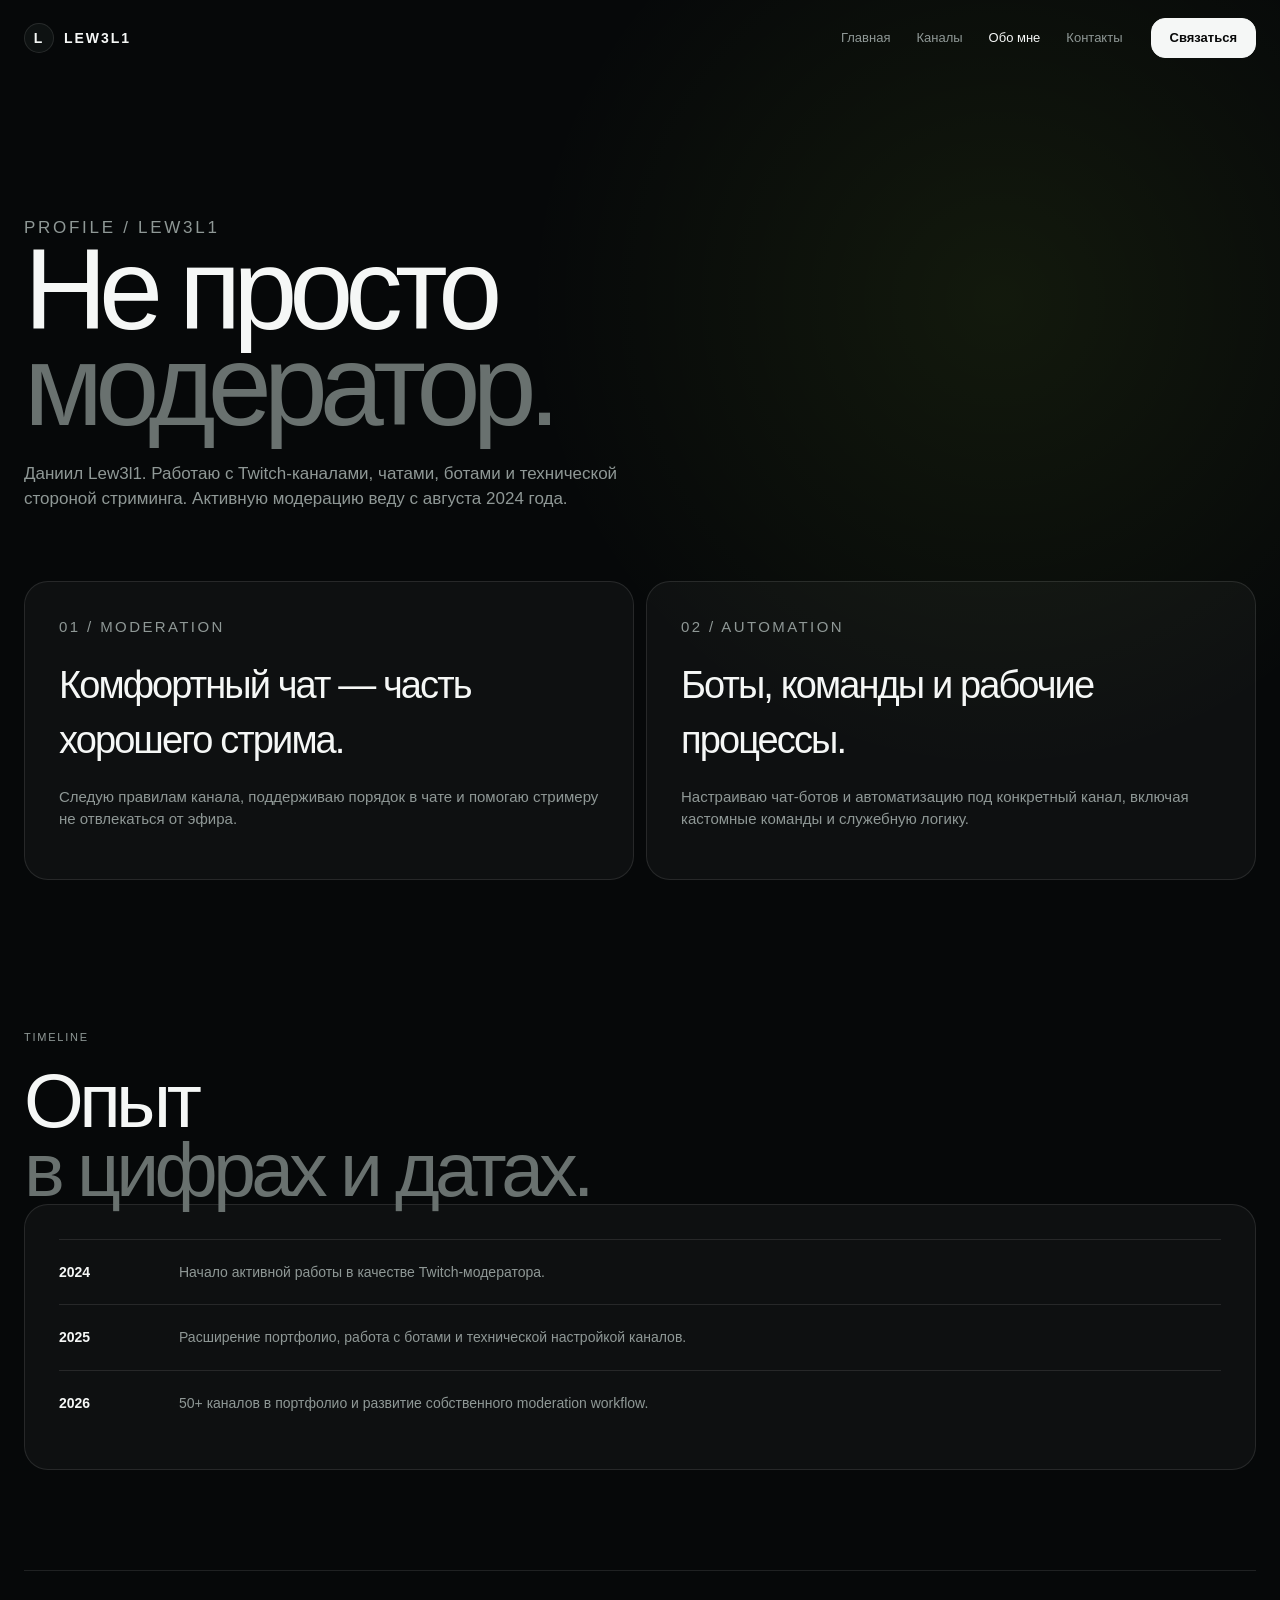
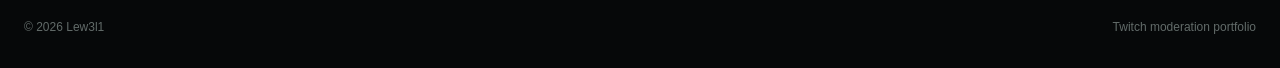
==== about.html @ bc7fb6e8 "feat: add about page" ====
<!doctype html><html lang="ru"><head><meta charset="utf-8"><meta name="viewport" content="width=device-width,initial-scale=1"><meta name="description" content="О Данииле Lew3l1 — Twitch-модераторе."><title>Обо мне — Lew3l1</title><link rel="stylesheet" href="css/variables.css"><link rel="stylesheet" href="css/base.css"><link rel="stylesheet" href="css/components.css"><link rel="stylesheet" href="css/pages.css"><link rel="stylesheet" href="css/responsive.css"></head><body><header class="site-header"><a class="brand" href="index.html"><span class="brand-mark">L</span><span>LEW3L1</span></a><nav class="nav" aria-label="Основная навигация"><a class="nav-link" href="index.html">Главная</a><a class="nav-link" href="channels.html">Каналы</a><a class="nav-link is-active" href="about.html">Обо мне</a><a class="nav-link" href="contact.html">Контакты</a></nav><a class="button button-small button-solid" href="contact.html">Связаться</a></header><main class="page-container"><section class="page-hero"><p class="eyebrow">PROFILE / LEW3L1</p><h1>Не просто<br><span class="muted">модератор.</span></h1><p>Даниил Lew3l1. Работаю с Twitch-каналами, чатами, ботами и технической стороной стриминга. Активную модерацию веду с августа 2024 года.</p></section><section class="about-grid"><article class="glass-block"><p class="eyebrow">01 / MODERATION</p><h2>Комфортный чат — часть хорошего стрима.</h2><p>Следую правилам канала, поддерживаю порядок в чате и помогаю стримеру не отвлекаться от эфира.</p></article><article class="glass-block"><p class="eyebrow">02 / AUTOMATION</p><h2>Боты, команды и рабочие процессы.</h2><p>Настраиваю чат-ботов и автоматизацию под конкретный канал, включая кастомные команды и служебную логику.</p></article></section><section class="services"><div class="section-heading"><p class="eyebrow">TIMELINE</p><h2>Опыт<br><span class="muted">в цифрах и датах.</span></h2></div><div class="glass-block timeline"><div class="timeline-item"><strong>2024</strong><p>Начало активной работы в качестве Twitch-модератора.</p></div><div class="timeline-item"><strong>2025</strong><p>Расширение портфолио, работа с ботами и технической настройкой каналов.</p></div><div class="timeline-item"><strong>2026</strong><p>50+ каналов в портфолио и развитие собственного moderation workflow.</p></div></div></section></main><footer class="site-footer page-container"><span>© 2026 Lew3l1</span><span>Twitch moderation portfolio</span></footer><script src="js/app.js" defer></script></body></html>
---- css/variables.css ----
:root {
  color-scheme: dark;
  --bg: #060809;
  --surface: rgba(20, 24, 25, .68);
  --surface-strong: rgba(25, 30, 31, .88);
  --line: rgba(255,255,255,.10);
  --text: #f5f7f6;
  --muted: #8f9896;
  --accent: #b8ff3d;
  --accent-soft: rgba(184,255,61,.12);
  --danger: #ff5d73;
  --max: 1240px;
  --radius-xl: 32px;
  --radius-lg: 24px;
  --radius-md: 18px;
  --ease: cubic-bezier(.22,1,.36,1);
}
---- css/base.css ----
*{box-sizing:border-box}html{scroll-behavior:smooth}body{margin:0;background:radial-gradient(circle at 78% 18%,rgba(184,255,61,.07),transparent 28%),var(--bg);color:var(--text);font-family:-apple-system,BlinkMacSystemFont,"SF Pro Display","Segoe UI",sans-serif;line-height:1.45;-webkit-font-smoothing:antialiased}a{color:inherit;text-decoration:none}button,input{font:inherit}.page-container{width:min(calc(100% - 48px),var(--max));margin-inline:auto}.site-shell{min-height:100vh;overflow-x:hidden}.site-header{position:relative;z-index:5;width:min(calc(100% - 48px),var(--max));margin:18px auto 0;display:flex;align-items:center;gap:28px}.brand{display:flex;align-items:center;gap:10px;font-size:14px;font-weight:750;letter-spacing:.14em}.brand-mark{display:grid;place-items:center;width:30px;height:30px;border:1px solid var(--line);border-radius:50%;background:var(--surface)}.nav{display:flex;gap:26px;margin-left:auto}.nav-link{font-size:13px;color:var(--muted);transition:color .25s var(--ease)}.nav-link:hover,.nav-link.is-active{color:var(--text)}.button{min-height:48px;padding:0 20px;border-radius:14px;border:1px solid var(--line);display:inline-flex;align-items:center;justify-content:center;gap:10px;font-size:14px;font-weight:650;transition:transform .25s var(--ease),background .25s var(--ease),border-color .25s var(--ease)}.button:hover{transform:translateY(-2px)}.button-small{min-height:40px;padding-inline:18px;font-size:13px}.button-solid{background:#f5f7f6;color:#080909;border-color:#f5f7f6}.button-glass{background:rgba(255,255,255,.05);backdrop-filter:blur(18px)}.button:focus-visible,.nav-link:focus-visible,.brand:focus-visible{outline:2px solid var(--accent);outline-offset:4px}.eyebrow{font-size:11px;letter-spacing:.16em;text-transform:uppercase;color:var(--muted);margin:0 0 20px}.status-dot{display:inline-block;width:7px;height:7px;border-radius:50%;background:var(--accent);box-shadow:0 0 14px rgba(184,255,61,.8);vertical-align:middle}.muted{color:#69716f}.site-footer{display:flex;justify-content:space-between;padding:48px 0 32px;color:#626b69;font-size:12px;border-top:1px solid var(--line);margin-top:100px}.reveal{opacity:0;transform:translateY(18px);transition:opacity .7s var(--ease),transform .7s var(--ease)}.reveal.is-visible{opacity:1;transform:none}
---- css/components.css ----
.hero{min-height:720px;display:grid;grid-template-columns:1.05fr .95fr;align-items:center;gap:40px;padding-top:40px}.hero h1{font-size:clamp(64px,8.5vw,128px);line-height:.82;letter-spacing:-.065em;font-weight:500;margin:0 0 34px}.hero-lead{max-width:560px;color:#aab2b0;font-size:17px}.hero-lead strong{color:var(--text)}.hero-actions{display:flex;gap:12px;margin-top:30px}.hero-visual{min-height:510px;position:relative;display:grid;place-items:center}.glass-profile{position:relative;width:min(100%,460px);padding:24px;border:1px solid rgba(255,255,255,.13);border-radius:var(--radius-xl);background:linear-gradient(145deg,rgba(255,255,255,.10),rgba(255,255,255,.035));backdrop-filter:blur(30px);box-shadow:0 40px 100px rgba(0,0,0,.42);overflow:hidden}.profile-topline,.profile-meta{display:flex;justify-content:space-between;gap:16px}.profile-topline{font-size:10px;letter-spacing:.12em;color:#8d9694}.live-pill{color:var(--text);display:flex;align-items:center;gap:7px}.profile-symbol{height:310px;display:grid;place-items:center;font-size:180px;letter-spacing:-.12em;font-weight:800;color:rgba(255,255,255,.07);text-shadow:0 0 80px rgba(184,255,61,.13)}.profile-meta{border-top:1px solid var(--line);padding-top:18px}.meta-label{display:block;font-size:9px;letter-spacing:.14em;color:#727b79;margin-bottom:5px}.profile-meta strong{font-size:13px}.signal-bars{display:flex;align-items:flex-end;gap:5px;height:34px;margin-top:22px}.signal-bars i{display:block;width:4px;border-radius:10px;background:var(--accent);opacity:.75}.signal-bars i:nth-child(1){height:10%}.signal-bars i:nth-child(2){height:28%}.signal-bars i:nth-child(3){height:45%}.signal-bars i:nth-child(4){height:65%}.signal-bars i:nth-child(5){height:40%}.signal-bars i:nth-child(6){height:80%}.signal-bars i:nth-child(7){height:55%}.orb{position:absolute;border-radius:50%;filter:blur(1px);pointer-events:none}.orb-a{width:220px;height:220px;right:8%;top:12%;background:radial-gradient(circle,rgba(184,255,61,.18),transparent 68%)}.orb-b{width:300px;height:300px;left:0;bottom:4%;background:radial-gradient(circle,rgba(65,154,255,.10),transparent 70%)}.stats{display:grid;grid-template-columns:repeat(4,1fr);gap:10px}.stat-card{padding:25px;border:1px solid var(--line);border-radius:var(--radius-md);background:rgba(255,255,255,.025)}.stat-card strong{display:block;font-size:28px;letter-spacing:-.04em}.stat-card span{display:block;color:var(--muted);font-size:12px;margin-top:8px}.services{padding-top:150px}.section-heading h2,.closing h2{font-size:clamp(46px,6vw,82px);line-height:.9;letter-spacing:-.06em;font-weight:500;margin:0}.service-grid{display:grid;grid-template-columns:repeat(3,1fr);gap:12px;margin-top:48px}.service-card{min-height:270px;padding:26px;border:1px solid var(--line);border-radius:var(--radius-lg);background:linear-gradient(145deg,rgba(255,255,255,.055),rgba(255,255,255,.018));transition:transform .35s var(--ease),border-color .35s var(--ease)}.service-card:hover{transform:translateY(-6px);border-color:rgba(184,255,61,.3)}.service-index{font-size:11px;color:var(--accent);letter-spacing:.12em}.service-card h3{font-size:28px;font-weight:550;letter-spacing:-.04em;margin:78px 0 12px}.service-card p{font-size:14px;color:var(--muted);max-width:320px}.closing{margin-top:150px;padding:52px;border:1px solid var(--line);border-radius:var(--radius-xl);background:linear-gradient(120deg,rgba(184,255,61,.06),rgba(255,255,255,.02));display:flex;align-items:flex-end;justify-content:space-between;gap:30px}.closing .eyebrow{margin-bottom:16px}
---- css/pages.css ----
.page-hero{padding:130px 0 70px}.page-hero h1{font-size:clamp(60px,9vw,120px);line-height:.84;letter-spacing:-.07em;font-weight:500;margin:0;max-width:900px}.page-hero p{max-width:620px;color:var(--muted);font-size:17px;margin:28px 0 0}.toolbar{display:flex;gap:8px;flex-wrap:wrap;margin-bottom:28px}.filter-button{border:1px solid var(--line);background:rgba(255,255,255,.035);color:var(--muted);border-radius:999px;padding:10px 16px;cursor:pointer}.filter-button[aria-pressed="true"]{background:var(--text);color:#080909}.channel-grid{display:grid;grid-template-columns:repeat(3,1fr);gap:12px}.channel-card{position:relative;padding:22px;border:1px solid var(--line);border-radius:var(--radius-lg);background:linear-gradient(145deg,rgba(255,255,255,.055),rgba(255,255,255,.018));min-height:300px;display:flex;flex-direction:column;transition:transform .3s var(--ease),border-color .3s var(--ease)}.channel-card:hover{transform:translateY(-5px);border-color:rgba(184,255,61,.28)}.channel-head{display:flex;align-items:center;gap:14px}.avatar{width:54px;height:54px;border-radius:50%;object-fit:cover;background:#1a1e1e}.channel-name{min-width:0}.channel-name strong{display:block;font-size:17px}.channel-name span{font-size:12px;color:var(--muted)}.channel-status{margin-left:auto;font-size:9px;letter-spacing:.12em;padding:7px 9px;border-radius:999px;background:var(--accent-soft);color:var(--accent)}.channel-status.former{background:rgba(255,255,255,.06);color:var(--muted)}.channel-info{margin-top:auto;padding-top:28px}.channel-year{font-size:11px;color:var(--muted);letter-spacing:.08em}.channel-role{font-size:24px;letter-spacing:-.04em;margin:7px 0}.channel-description{font-size:13px;color:var(--muted);min-height:38px}.channel-footer{display:flex;justify-content:space-between;align-items:center;margin-top:20px}.channel-link{font-size:13px;font-weight:650}.channel-link:hover{color:var(--accent)}.empty-state{padding:70px;text-align:center;border:1px dashed var(--line);border-radius:var(--radius-lg);color:var(--muted);grid-column:1/-1}.about-grid,.contact-grid{display:grid;grid-template-columns:1fr 1fr;gap:12px}.glass-block{padding:34px;border:1px solid var(--line);border-radius:var(--radius-lg);background:rgba(255,255,255,.035)}.glass-block h2{font-size:38px;letter-spacing:-.05em;margin:0 0 18px;font-weight:500}.glass-block p{color:var(--muted);font-size:15px}.timeline{display:grid;gap:0}.timeline-item{display:grid;grid-template-columns:100px 1fr;gap:20px;padding:22px 0;border-top:1px solid var(--line)}.timeline-item strong{font-size:14px}.timeline-item p{margin:0;color:var(--muted);font-size:14px}.contact-card{padding:34px;border:1px solid var(--line);border-radius:var(--radius-lg);background:linear-gradient(145deg,rgba(255,255,255,.06),rgba(255,255,255,.018))}.contact-list{display:grid;gap:10px;margin-top:25px}.contact-item{display:flex;align-items:center;justify-content:space-between;padding:17px;border:1px solid var(--line);border-radius:15px}.contact-item span{color:var(--muted);font-size:13px}.contact-item strong{font-size:14px}.search{width:min(100%,360px);margin-left:auto;background:rgba(255,255,255,.04);border:1px solid var(--line);border-radius:999px;color:var(--text);padding:11px 16px;outline:none}.search:focus{border-color:rgba(184,255,61,.45)}
---- css/responsive.css ----
@media (max-width:900px){.hero{grid-template-columns:1fr;min-height:auto;padding:90px 0 80px}.hero-visual{min-height:430px}.channel-grid,.service-grid{grid-template-columns:repeat(2,1fr)}.stats{grid-template-columns:repeat(2,1fr)}.about-grid,.contact-grid{grid-template-columns:1fr}.search{margin-left:0;width:100%}}@media (max-width:640px){.page-container,.site-header{width:min(calc(100% - 28px),var(--max))}.site-header{gap:14px;flex-wrap:wrap}.nav{order:3;width:100%;justify-content:space-between;gap:10px}.nav-link{font-size:12px}.site-header>.button{margin-left:auto}.hero h1{font-size:clamp(56px,18vw,82px)}.hero-lead{font-size:15px}.hero-actions{flex-direction:column}.button{width:100%}.hero-visual{min-height:360px}.glass-profile{padding:18px}.profile-symbol{height:220px;font-size:120px}.stats,.channel-grid,.service-grid{grid-template-columns:1fr}.stat-card{padding:20px}.services,.closing{margin-top:90px;padding-top:90px}.closing{padding:28px;align-items:flex-start;flex-direction:column}.page-hero{padding:90px 0 48px}.page-hero h1{font-size:clamp(54px,17vw,82px)}.timeline-item{grid-template-columns:70px 1fr}.site-footer{margin-top:70px;flex-direction:column;gap:8px}}@media (prefers-reduced-motion:reduce){html{scroll-behavior:auto}.reveal,.button,.service-card,.channel-card{transition:none}.orb{display:none}}
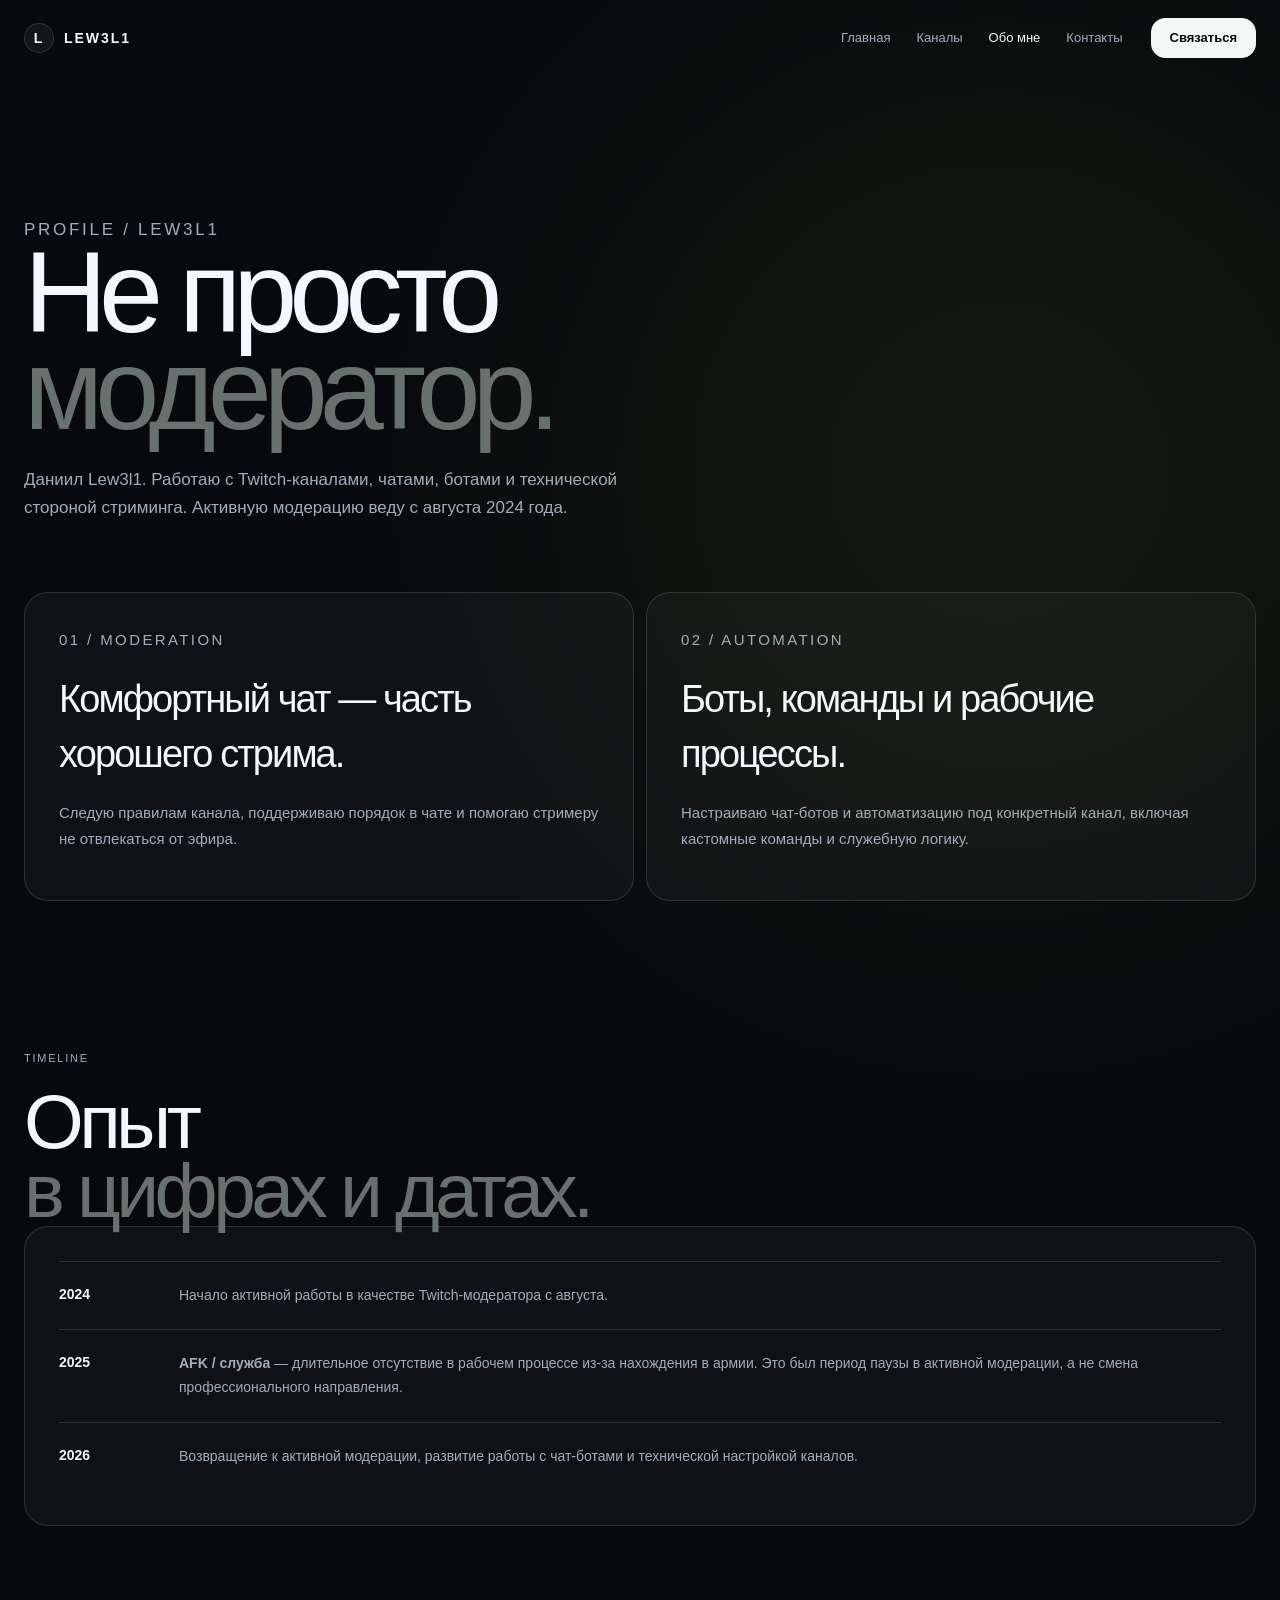
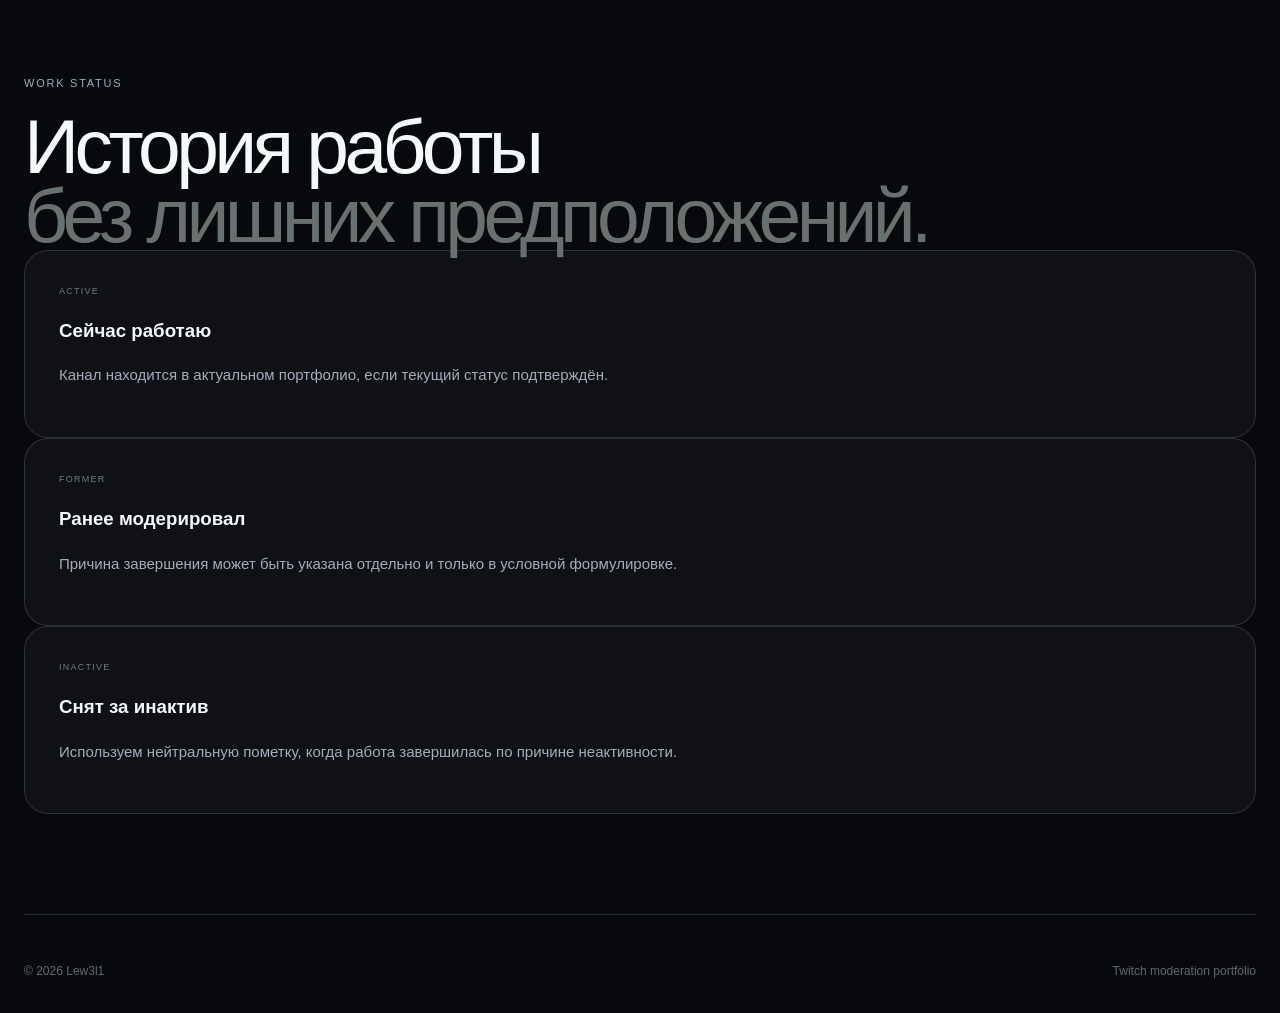
==== commit 120a0f64: "content: add 2025 AFK service timeline and work status model" ====
--- a/about.html
+++ b/about.html
@@ -1 +1 @@
-<!doctype html><html lang="ru"><head><meta charset="utf-8"><meta name="viewport" content="width=device-width,initial-scale=1"><meta name="description" content="О Данииле Lew3l1 — Twitch-модераторе."><title>Обо мне — Lew3l1</title><link rel="stylesheet" href="css/variables.css"><link rel="stylesheet" href="css/base.css"><link rel="stylesheet" href="css/components.css"><link rel="stylesheet" href="css/pages.css"><link rel="stylesheet" href="css/responsive.css"></head><body><header class="site-header"><a class="brand" href="index.html"><span class="brand-mark">L</span><span>LEW3L1</span></a><nav class="nav" aria-label="Основная навигация"><a class="nav-link" href="index.html">Главная</a><a class="nav-link" href="channels.html">Каналы</a><a class="nav-link is-active" href="about.html">Обо мне</a><a class="nav-link" href="contact.html">Контакты</a></nav><a class="button button-small button-solid" href="contact.html">Связаться</a></header><main class="page-container"><section class="page-hero"><p class="eyebrow">PROFILE / LEW3L1</p><h1>Не просто<br><span class="muted">модератор.</span></h1><p>Даниил Lew3l1. Работаю с Twitch-каналами, чатами, ботами и технической стороной стриминга. Активную модерацию веду с августа 2024 года.</p></section><section class="about-grid"><article class="glass-block"><p class="eyebrow">01 / MODERATION</p><h2>Комфортный чат — часть хорошего стрима.</h2><p>Следую правилам канала, поддерживаю порядок в чате и помогаю стримеру не отвлекаться от эфира.</p></article><article class="glass-block"><p class="eyebrow">02 / AUTOMATION</p><h2>Боты, команды и рабочие процессы.</h2><p>Настраиваю чат-ботов и автоматизацию под конкретный канал, включая кастомные команды и служебную логику.</p></article></section><section class="services"><div class="section-heading"><p class="eyebrow">TIMELINE</p><h2>Опыт<br><span class="muted">в цифрах и датах.</span></h2></div><div class="glass-block timeline"><div class="timeline-item"><strong>2024</strong><p>Начало активной работы в качестве Twitch-модератора.</p></div><div class="timeline-item"><strong>2025</strong><p>Расширение портфолио, работа с ботами и технической настройкой каналов.</p></div><div class="timeline-item"><strong>2026</strong><p>50+ каналов в портфолио и развитие собственного moderation workflow.</p></div></div></section></main><footer class="site-footer page-container"><span>© 2026 Lew3l1</span><span>Twitch moderation portfolio</span></footer><script src="js/app.js" defer></script></body></html>+<!doctype html><html lang="ru"><head><meta charset="utf-8"><meta name="viewport" content="width=device-width,initial-scale=1"><meta name="description" content="О Данииле Lew3l1 — Twitch-модераторе, работающем с чатами, ботами и настройкой каналов."><title>Обо мне — Lew3l1</title><link rel="stylesheet" href="css/variables.css"><link rel="stylesheet" href="css/base.css"><link rel="stylesheet" href="css/components.css"><link rel="stylesheet" href="css/pages.css"><link rel="stylesheet" href="css/responsive.css"></head><body><header class="site-header"><a class="brand" href="index.html" aria-label="Lew3l1 — главная"><span class="brand-mark" aria-hidden="true">L</span><span>LEW3L1</span></a><nav class="nav" aria-label="Основная навигация"><a class="nav-link" href="index.html">Главная</a><a class="nav-link" href="channels.html">Каналы</a><a class="nav-link is-active" href="about.html">Обо мне</a><a class="nav-link" href="contact.html">Контакты</a></nav><a class="button button-small button-solid" href="contact.html">Связаться</a></header><main class="page-container"><section class="page-hero"><p class="eyebrow">PROFILE / LEW3L1</p><h1>Не просто<br><span class="muted">модератор.</span></h1><p>Даниил Lew3l1. Работаю с Twitch-каналами, чатами, ботами и технической стороной стриминга. Активную модерацию веду с августа 2024 года.</p></section><section class="about-grid"><article class="glass-block"><p class="eyebrow">01 / MODERATION</p><h2>Комфортный чат — часть хорошего стрима.</h2><p>Следую правилам канала, поддерживаю порядок в чате и помогаю стримеру не отвлекаться от эфира.</p></article><article class="glass-block"><p class="eyebrow">02 / AUTOMATION</p><h2>Боты, команды и рабочие процессы.</h2><p>Настраиваю чат-ботов и автоматизацию под конкретный канал, включая кастомные команды и служебную логику.</p></article></section><section class="services"><div class="section-heading"><p class="eyebrow">TIMELINE</p><h2>Опыт<br><span class="muted">в цифрах и датах.</span></h2></div><div class="glass-block timeline"><div class="timeline-item"><strong>2024</strong><p>Начало активной работы в качестве Twitch-модератора с августа.</p></div><div class="timeline-item timeline-item-afk"><strong>2025</strong><p><b>AFK / служба</b> — длительное отсутствие в рабочем процессе из-за нахождения в армии. Это был период паузы в активной модерации, а не смена профессионального направления.</p></div><div class="timeline-item"><strong>2026</strong><p>Возвращение к активной модерации, развитие работы с чат-ботами и технической настройкой каналов.</p></div></div></section><section class="services" aria-labelledby="status-title"><div class="section-heading"><p class="eyebrow">WORK STATUS</p><h2 id="status-title">История работы<br><span class="muted">без лишних предположений.</span></h2></div><div class="status-note-grid"><article class="glass-block"><span class="meta-label">ACTIVE</span><h3>Сейчас работаю</h3><p>Канал находится в актуальном портфолио, если текущий статус подтверждён.</p></article><article class="glass-block"><span class="meta-label">FORMER</span><h3>Ранее модерировал</h3><p>Причина завершения может быть указана отдельно и только в условной формулировке.</p></article><article class="glass-block"><span class="meta-label">INACTIVE</span><h3>Снят за инактив</h3><p>Используем нейтральную пометку, когда работа завершилась по причине неактивности.</p></article></div></section></main><footer class="site-footer page-container"><span>© 2026 Lew3l1</span><span>Twitch moderation portfolio</span></footer><script src="js/app.js" defer></script></body></html>
--- a/css/variables.css
+++ b/css/variables.css
@@ -1,14 +1,23 @@
 :root {
   color-scheme: dark;
-  --bg: #060809;
-  --surface: rgba(20, 24, 25, .68);
-  --surface-strong: rgba(25, 30, 31, .88);
-  --line: rgba(255,255,255,.10);
-  --text: #f5f7f6;
-  --muted: #8f9896;
-  --accent: #b8ff3d;
-  --accent-soft: rgba(184,255,61,.12);
-  --danger: #ff5d73;
+  --bg: #08090d;
+  --bg-elevated: #0e1017;
+  --surface: rgba(236, 241, 248, .055);
+  --surface-strong: rgba(236, 241, 248, .095);
+  --line: rgba(220, 230, 242, .14);
+  --line-strong: rgba(220, 230, 242, .22);
+  --text: #f4f7fb;
+  --muted: #a3adba;
+  --accent: #b9c9ff;
+  --accent-strong: #d8e1ff;
+  --accent-soft: rgba(185, 201, 255, .13);
+  --accent-2: #c8b7ff;
+  --accent-2-soft: rgba(200, 183, 255, .12);
+  --success: #a9e7c7;
+  --success-soft: rgba(169, 231, 199, .11);
+  --warning: #e3d5a6;
+  --warning-soft: rgba(227, 213, 166, .12);
+  --danger: #ff879b;
   --max: 1240px;
   --radius-xl: 32px;
   --radius-lg: 24px;
--- a/css/pages.css
+++ b/css/pages.css
@@ -1 +1,4 @@
-.page-hero{padding:130px 0 70px}.page-hero h1{font-size:clamp(60px,9vw,120px);line-height:.84;letter-spacing:-.07em;font-weight:500;margin:0;max-width:900px}.page-hero p{max-width:620px;color:var(--muted);font-size:17px;margin:28px 0 0}.toolbar{display:flex;gap:8px;flex-wrap:wrap;margin-bottom:28px}.filter-button{border:1px solid var(--line);background:rgba(255,255,255,.035);color:var(--muted);border-radius:999px;padding:10px 16px;cursor:pointer}.filter-button[aria-pressed="true"]{background:var(--text);color:#080909}.channel-grid{display:grid;grid-template-columns:repeat(3,1fr);gap:12px}.channel-card{position:relative;padding:22px;border:1px solid var(--line);border-radius:var(--radius-lg);background:linear-gradient(145deg,rgba(255,255,255,.055),rgba(255,255,255,.018));min-height:300px;display:flex;flex-direction:column;transition:transform .3s var(--ease),border-color .3s var(--ease)}.channel-card:hover{transform:translateY(-5px);border-color:rgba(184,255,61,.28)}.channel-head{display:flex;align-items:center;gap:14px}.avatar{width:54px;height:54px;border-radius:50%;object-fit:cover;background:#1a1e1e}.channel-name{min-width:0}.channel-name strong{display:block;font-size:17px}.channel-name span{font-size:12px;color:var(--muted)}.channel-status{margin-left:auto;font-size:9px;letter-spacing:.12em;padding:7px 9px;border-radius:999px;background:var(--accent-soft);color:var(--accent)}.channel-status.former{background:rgba(255,255,255,.06);color:var(--muted)}.channel-info{margin-top:auto;padding-top:28px}.channel-year{font-size:11px;color:var(--muted);letter-spacing:.08em}.channel-role{font-size:24px;letter-spacing:-.04em;margin:7px 0}.channel-description{font-size:13px;color:var(--muted);min-height:38px}.channel-footer{display:flex;justify-content:space-between;align-items:center;margin-top:20px}.channel-link{font-size:13px;font-weight:650}.channel-link:hover{color:var(--accent)}.empty-state{padding:70px;text-align:center;border:1px dashed var(--line);border-radius:var(--radius-lg);color:var(--muted);grid-column:1/-1}.about-grid,.contact-grid{display:grid;grid-template-columns:1fr 1fr;gap:12px}.glass-block{padding:34px;border:1px solid var(--line);border-radius:var(--radius-lg);background:rgba(255,255,255,.035)}.glass-block h2{font-size:38px;letter-spacing:-.05em;margin:0 0 18px;font-weight:500}.glass-block p{color:var(--muted);font-size:15px}.timeline{display:grid;gap:0}.timeline-item{display:grid;grid-template-columns:100px 1fr;gap:20px;padding:22px 0;border-top:1px solid var(--line)}.timeline-item strong{font-size:14px}.timeline-item p{margin:0;color:var(--muted);font-size:14px}.contact-card{padding:34px;border:1px solid var(--line);border-radius:var(--radius-lg);background:linear-gradient(145deg,rgba(255,255,255,.06),rgba(255,255,255,.018))}.contact-list{display:grid;gap:10px;margin-top:25px}.contact-item{display:flex;align-items:center;justify-content:space-between;padding:17px;border:1px solid var(--line);border-radius:15px}.contact-item span{color:var(--muted);font-size:13px}.contact-item strong{font-size:14px}.search{width:min(100%,360px);margin-left:auto;background:rgba(255,255,255,.04);border:1px solid var(--line);border-radius:999px;color:var(--text);padding:11px 16px;outline:none}.search:focus{border-color:rgba(184,255,61,.45)}
+.page-hero{padding:130px 0 70px}.page-hero h1{font-size:clamp(60px,9vw,120px);line-height:.84;letter-spacing:-.07em;font-weight:500;margin:0;max-width:900px}.page-hero p{max-width:650px;color:var(--muted);font-size:17px;line-height:1.65;margin:28px 0 0}.portfolio-overview{display:grid;grid-template-columns:repeat(3,1fr);gap:12px;margin-bottom:24px}.portfolio-overview>div{padding:20px 22px;border:1px solid var(--line);border-radius:var(--radius-lg);background:rgba(255,255,255,.03)}.portfolio-overview strong{display:block;font-size:28px;letter-spacing:-.04em}.portfolio-overview span{display:block;margin-top:5px;color:var(--muted);font-size:12px}.channel-toolbar{display:flex;align-items:center;justify-content:space-between;gap:16px;margin-bottom:20px}.filter-row{display:flex;gap:8px;flex-wrap:wrap}.filter-button{border:1px solid var(--line);background:rgba(255,255,255,.035);color:var(--muted);border-radius:999px;padding:10px 16px;cursor:pointer;min-height:42px;transition:background .2s var(--ease),color .2s var(--ease),border-color .2s var(--ease)}.filter-button:hover{border-color:rgba(184,255,61,.28);color:var(--text)}.filter-button.is-active,.filter-button[aria-pressed="true"]{background:var(--text);color:#080909;border-color:var(--text)}.search-wrap{display:block;width:min(100%,360px)}.channel-grid{display:grid;grid-template-columns:repeat(3,1fr);gap:12px}.channel-card{position:relative;overflow:hidden;padding:22px;border:1px solid var(--line);border-radius:var(--radius-lg);background:linear-gradient(145deg,rgba(255,255,255,.055),rgba(255,255,255,.018));min-height:345px;display:flex;flex-direction:column;transition:transform .3s var(--ease),border-color .3s var(--ease),background .3s var(--ease)}.channel-card:hover{transform:translateY(-4px);border-color:rgba(184,255,61,.28);background:linear-gradient(145deg,rgba(255,255,255,.07),rgba(255,255,255,.022))}.channel-card:focus-within{border-color:rgba(184,255,61,.42)}.channel-card-top{display:flex;align-items:center;gap:14px}.channel-avatar{width:58px;height:58px;flex:0 0 58px;border-radius:18px;overflow:hidden;background:linear-gradient(145deg,#1b211f,#101312);display:grid;place-items:center}.channel-avatar-image{display:block;width:100%;height:100%;object-fit:cover}.channel-avatar-fallback{font-size:14px;font-weight:700;letter-spacing:.08em;color:var(--text)}.channel-name{min-width:0}.channel-name strong{display:block;font-size:17px;white-space:nowrap;overflow:hidden;text-overflow:ellipsis}.channel-name span{font-size:12px;color:var(--muted)}.channel-status{margin-left:auto;flex:0 0 auto;font-size:9px;letter-spacing:.12em;padding:7px 9px;border-radius:999px;background:rgba(255,255,255,.06);color:var(--muted)}.channel-status.status-active{background:var(--accent-soft);color:var(--accent)}.channel-status.status-former{background:rgba(255,255,255,.06);color:var(--muted)}.channel-status.status-verify{background:rgba(255,197,91,.1);color:#ffc55b}.channel-card-body{margin-top:auto;padding-top:30px}.channel-meta-grid{display:grid;grid-template-columns:1fr 1fr;gap:12px;padding-bottom:22px;border-bottom:1px solid var(--line)}.channel-meta-grid span,.channel-description-block>span{display:block;margin-bottom:7px;color:var(--muted);font-size:9px;letter-spacing:.14em}.channel-meta-grid strong{font-size:14px}.channel-description-block{padding:20px 0 4px}.channel-description-block p{margin:0;color:var(--muted);font-size:13px;line-height:1.6;min-height:42px}.channel-status-note{display:inline-flex;width:max-content;max-width:100%;margin-top:14px;font-size:11px;color:var(--muted)}.channel-status-note.status-active{color:var(--accent)}.channel-status-note.status-verify{color:#ffc55b}.channel-card-footer{display:flex;justify-content:space-between;align-items:center;gap:12px;margin-top:22px;padding-top:16px;border-top:1px solid var(--line);color:var(--muted);font-size:12px}.channel-link{font-size:13px;font-weight:650;color:var(--text)}.channel-link:hover{color:var(--accent)}.empty-state{display:grid;gap:7px;place-items:center;min-height:180px;padding:50px;text-align:center;border:1px dashed var(--line);border-radius:var(--radius-lg);color:var(--muted);grid-column:1/-1}.empty-state strong{color:var(--text);font-size:17px}.about-grid,.contact-grid{display:grid;grid-template-columns:1fr 1fr;gap:12px}.glass-block{padding:34px;border:1px solid var(--line);border-radius:var(--radius-lg);background:rgba(255,255,255,.035)}.glass-block h2{font-size:38px;letter-spacing:-.05em;margin:0 0 18px;font-weight:500}.glass-block p{color:var(--muted);font-size:15px;line-height:1.7}.timeline{display:grid;gap:0}.timeline-item{display:grid;grid-template-columns:100px 1fr;gap:20px;padding:22px 0;border-top:1px solid var(--line)}.timeline-item strong{font-size:14px}.timeline-item p{margin:0;color:var(--muted);font-size:14px}.contact-card{padding:34px;border:1px solid var(--line);border-radius:var(--radius-lg);background:linear-gradient(145deg,rgba(255,255,255,.06),rgba(255,255,255,.018))}.contact-list{display:grid;gap:10px;margin-top:25px}.contact-item{display:flex;align-items:center;justify-content:space-between;padding:17px;border:1px solid var(--line);border-radius:15px}.contact-item span{color:var(--muted);font-size:13px}.contact-item strong{font-size:14px}.search{width:100%;background:rgba(255,255,255,.04);border:1px solid var(--line);border-radius:999px;color:var(--text);padding:11px 16px;outline:none}.search:focus{border-color:rgba(184,255,61,.45)}
+@media (max-width:900px){.channel-grid{grid-template-columns:repeat(2,1fr)}.portfolio-overview{grid-template-columns:1fr 1fr}.portfolio-overview>div:last-child{grid-column:1/-1}.channel-toolbar{align-items:stretch;flex-direction:column}.search-wrap{width:100%}}
+@media (max-width:620px){.page-hero{padding:105px 0 50px}.page-hero h1{font-size:clamp(48px,15vw,78px)}.channel-grid{grid-template-columns:1fr}.portfolio-overview{grid-template-columns:1fr}.portfolio-overview>div:last-child{grid-column:auto}.channel-card{min-height:325px}.channel-meta-grid{gap:8px}.channel-toolbar{margin-bottom:14px}}
+@media (prefers-reduced-motion:reduce){.channel-card,.filter-button{transition:none}}
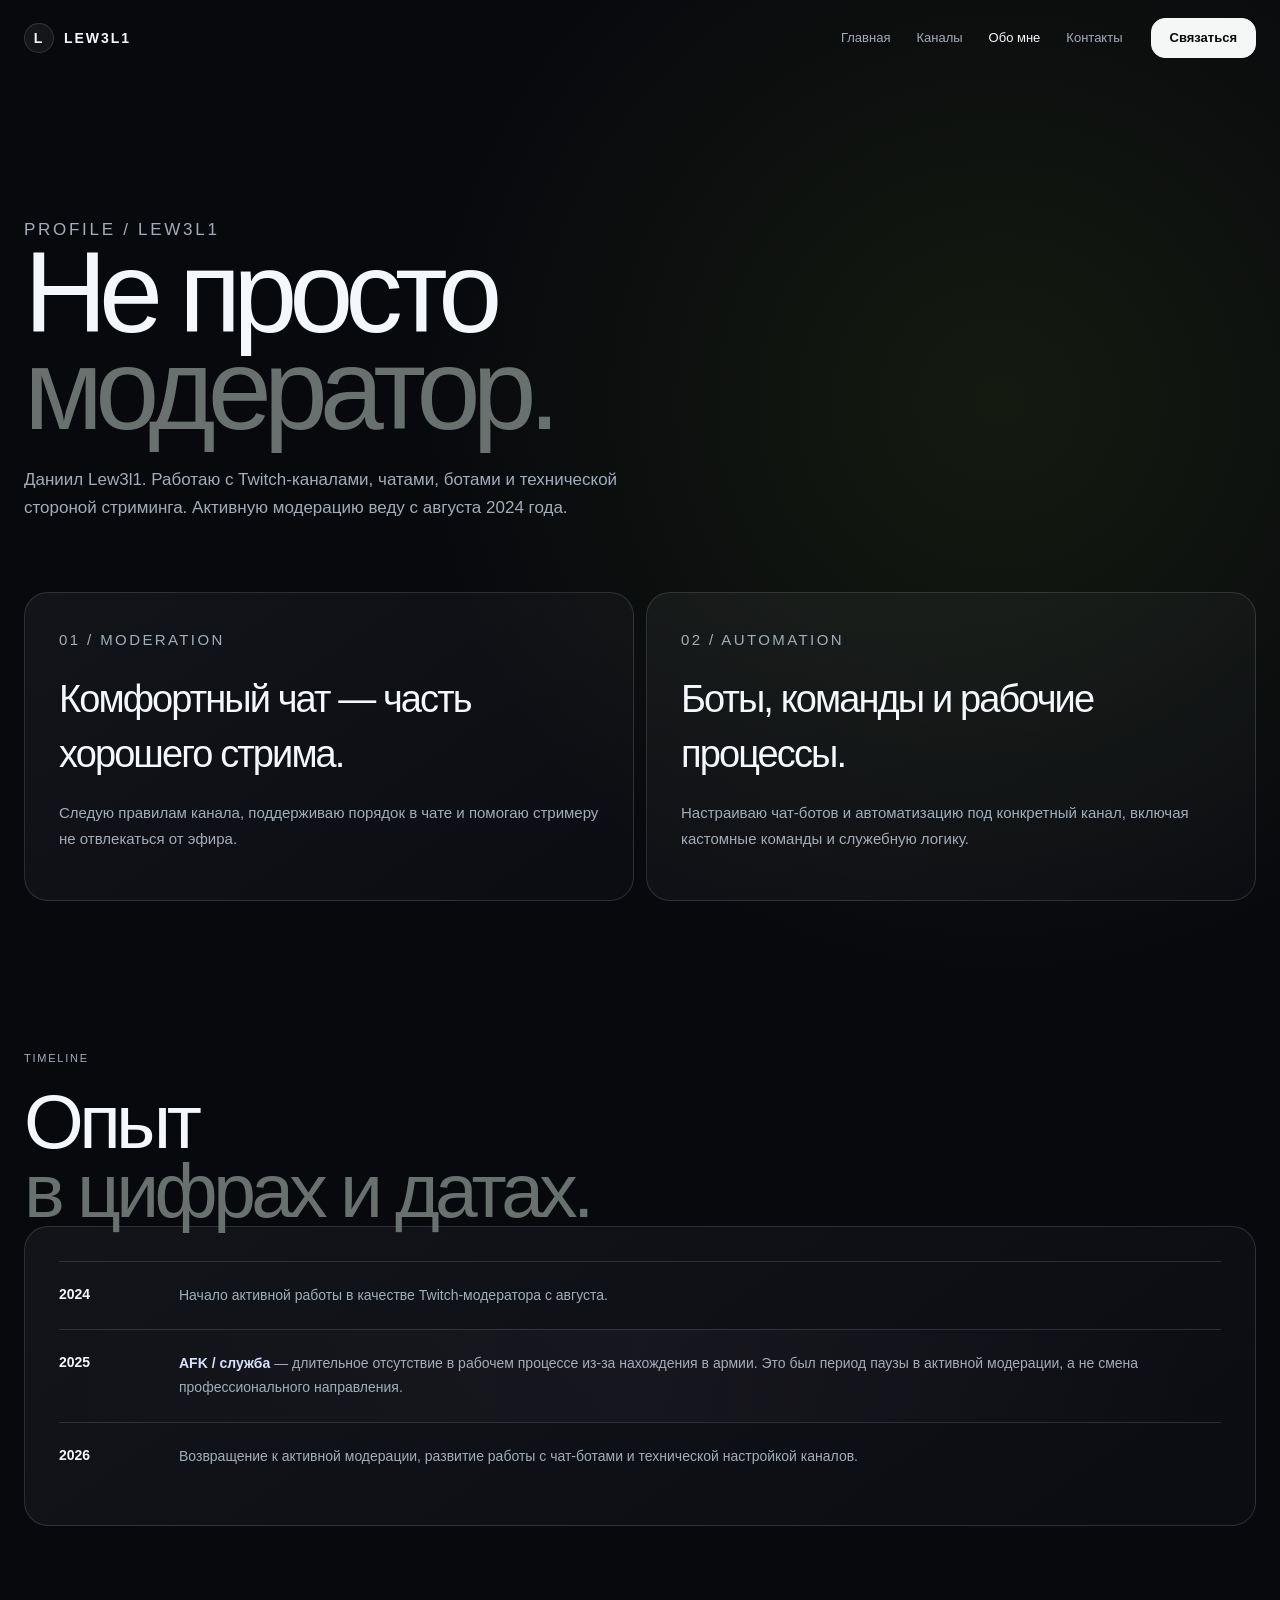
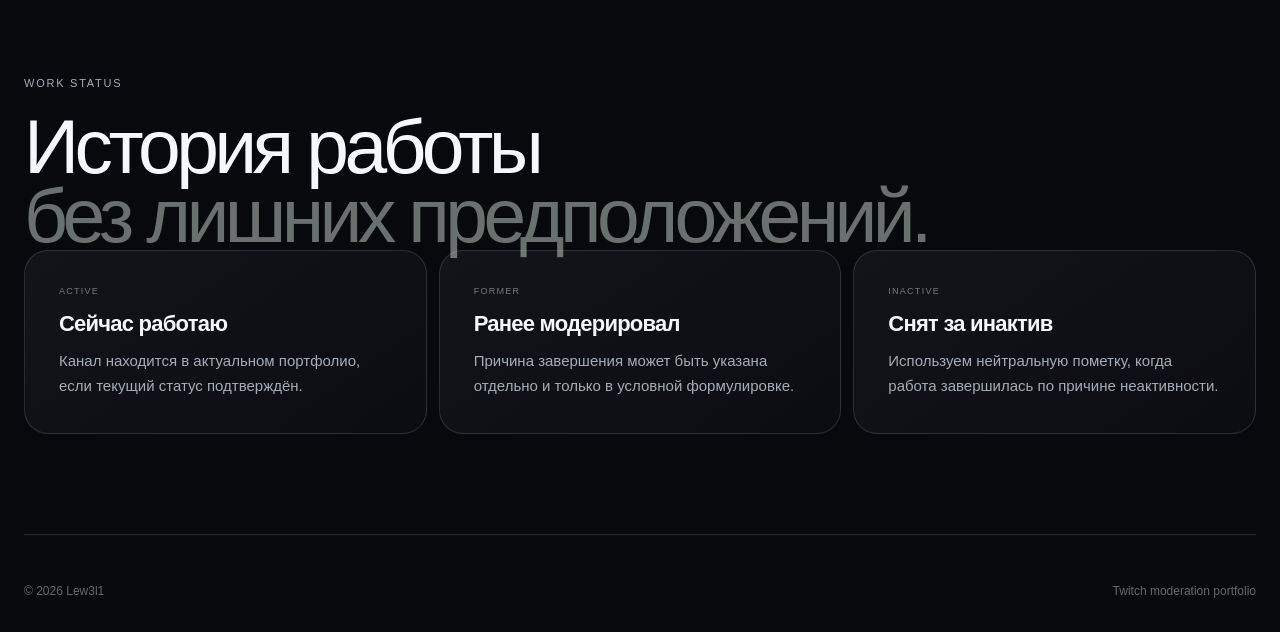
==== commit 985e7258: "feat: add global loader to about page" ====
--- a/about.html
+++ b/about.html
@@ -1 +1 @@
-<!doctype html><html lang="ru"><head><meta charset="utf-8"><meta name="viewport" content="width=device-width,initial-scale=1"><meta name="description" content="О Данииле Lew3l1 — Twitch-модераторе, работающем с чатами, ботами и настройкой каналов."><title>Обо мне — Lew3l1</title><link rel="stylesheet" href="css/variables.css"><link rel="stylesheet" href="css/base.css"><link rel="stylesheet" href="css/components.css"><link rel="stylesheet" href="css/pages.css"><link rel="stylesheet" href="css/responsive.css"></head><body><header class="site-header"><a class="brand" href="index.html" aria-label="Lew3l1 — главная"><span class="brand-mark" aria-hidden="true">L</span><span>LEW3L1</span></a><nav class="nav" aria-label="Основная навигация"><a class="nav-link" href="index.html">Главная</a><a class="nav-link" href="channels.html">Каналы</a><a class="nav-link is-active" href="about.html">Обо мне</a><a class="nav-link" href="contact.html">Контакты</a></nav><a class="button button-small button-solid" href="contact.html">Связаться</a></header><main class="page-container"><section class="page-hero"><p class="eyebrow">PROFILE / LEW3L1</p><h1>Не просто<br><span class="muted">модератор.</span></h1><p>Даниил Lew3l1. Работаю с Twitch-каналами, чатами, ботами и технической стороной стриминга. Активную модерацию веду с августа 2024 года.</p></section><section class="about-grid"><article class="glass-block"><p class="eyebrow">01 / MODERATION</p><h2>Комфортный чат — часть хорошего стрима.</h2><p>Следую правилам канала, поддерживаю порядок в чате и помогаю стримеру не отвлекаться от эфира.</p></article><article class="glass-block"><p class="eyebrow">02 / AUTOMATION</p><h2>Боты, команды и рабочие процессы.</h2><p>Настраиваю чат-ботов и автоматизацию под конкретный канал, включая кастомные команды и служебную логику.</p></article></section><section class="services"><div class="section-heading"><p class="eyebrow">TIMELINE</p><h2>Опыт<br><span class="muted">в цифрах и датах.</span></h2></div><div class="glass-block timeline"><div class="timeline-item"><strong>2024</strong><p>Начало активной работы в качестве Twitch-модератора с августа.</p></div><div class="timeline-item timeline-item-afk"><strong>2025</strong><p><b>AFK / служба</b> — длительное отсутствие в рабочем процессе из-за нахождения в армии. Это был период паузы в активной модерации, а не смена профессионального направления.</p></div><div class="timeline-item"><strong>2026</strong><p>Возвращение к активной модерации, развитие работы с чат-ботами и технической настройкой каналов.</p></div></div></section><section class="services" aria-labelledby="status-title"><div class="section-heading"><p class="eyebrow">WORK STATUS</p><h2 id="status-title">История работы<br><span class="muted">без лишних предположений.</span></h2></div><div class="status-note-grid"><article class="glass-block"><span class="meta-label">ACTIVE</span><h3>Сейчас работаю</h3><p>Канал находится в актуальном портфолио, если текущий статус подтверждён.</p></article><article class="glass-block"><span class="meta-label">FORMER</span><h3>Ранее модерировал</h3><p>Причина завершения может быть указана отдельно и только в условной формулировке.</p></article><article class="glass-block"><span class="meta-label">INACTIVE</span><h3>Снят за инактив</h3><p>Используем нейтральную пометку, когда работа завершилась по причине неактивности.</p></article></div></section></main><footer class="site-footer page-container"><span>© 2026 Lew3l1</span><span>Twitch moderation portfolio</span></footer><script src="js/app.js" defer></script></body></html>+<!doctype html><html lang="ru"><head><meta charset="utf-8"><meta name="viewport" content="width=device-width,initial-scale=1"><meta name="description" content="О Данииле Lew3l1 — Twitch-модераторе, работающем с чатами, ботами и настройкой каналов."><title>Обо мне — Lew3l1</title><link rel="stylesheet" href="css/variables.css"><link rel="stylesheet" href="css/base.css"><link rel="stylesheet" href="css/components.css"><link rel="stylesheet" href="css/pages.css"><link rel="stylesheet" href="css/responsive.css"><link rel="stylesheet" href="css/loader.css"></head><body><div class="page-loader" id="pageLoader" role="status" aria-live="polite" aria-label="Загрузка страницы"><div class="loader-inner"><img class="loader-art" src="assets/loader.svg" alt="Lew3l1"><div class="loader-wordmark">LEW3L1</div><div class="loader-status">loading profile</div><div class="loader-progress" aria-hidden="true"><span></span></div></div></div><header class="site-header"><a class="brand" href="index.html" aria-label="Lew3l1 — главная"><span class="brand-mark">L</span><span>LEW3L1</span></a><nav class="nav" aria-label="Основная навигация"><a class="nav-link" href="index.html">Главная</a><a class="nav-link" href="channels.html">Каналы</a><a class="nav-link is-active" href="about.html">Обо мне</a><a class="nav-link" href="contact.html">Контакты</a></nav><a class="button button-small button-solid" href="contact.html">Связаться</a></header><main class="page-container"><section class="page-hero"><p class="eyebrow">PROFILE / LEW3L1</p><h1>Не просто<br><span class="muted">модератор.</span></h1><p>Даниил Lew3l1. Работаю с Twitch-каналами, чатами, ботами и технической стороной стриминга. Активную модерацию веду с августа 2024 года.</p></section><section class="about-grid"><article class="glass-block"><p class="eyebrow">01 / MODERATION</p><h2>Комфортный чат — часть хорошего стрима.</h2><p>Следую правилам канала, поддерживаю порядок в чате и помогаю стримеру не отвлекаться от эфира.</p></article><article class="glass-block"><p class="eyebrow">02 / AUTOMATION</p><h2>Боты, команды и рабочие процессы.</h2><p>Настраиваю чат-ботов и автоматизацию под конкретный канал, включая кастомные команды и служебную логику.</p></article></section><section class="services"><div class="section-heading"><p class="eyebrow">TIMELINE</p><h2>Опыт<br><span class="muted">в цифрах и датах.</span></h2></div><div class="glass-block timeline"><div class="timeline-item"><strong>2024</strong><p>Начало активной работы в качестве Twitch-модератора с августа.</p></div><div class="timeline-item timeline-item-afk"><strong>2025</strong><p><b>AFK / служба</b> — длительное отсутствие в рабочем процессе из-за нахождения в армии. Это был период паузы в активной модерации, а не смена профессионального направления.</p></div><div class="timeline-item"><strong>2026</strong><p>Возвращение к активной модерации, развитие работы с чат-ботами и технической настройкой каналов.</p></div></div></section><section class="services" aria-labelledby="status-title"><div class="section-heading"><p class="eyebrow">WORK STATUS</p><h2 id="status-title">История работы<br><span class="muted">без лишних предположений.</span></h2></div><div class="status-note-grid"><article class="glass-block"><span class="meta-label">ACTIVE</span><h3>Сейчас работаю</h3><p>Канал находится в актуальном портфолио, если текущий статус подтверждён.</p></article><article class="glass-block"><span class="meta-label">FORMER</span><h3>Ранее модерировал</h3><p>Причина завершения может быть указана отдельно и только в условной формулировке.</p></article><article class="glass-block"><span class="meta-label">INACTIVE</span><h3>Снят за инактив</h3><p>Используем нейтральную пометку, когда работа завершилась по причине неактивности.</p></article></div></section></main><footer class="site-footer page-container"><span>© 2026 Lew3l1</span><span>Twitch moderation portfolio</span></footer><script src="js/loader.js" defer></script><script src="js/app.js" defer></script></body></html>
--- a/css/pages.css
+++ b/css/pages.css
@@ -1,4 +1,4 @@
-.page-hero{padding:130px 0 70px}.page-hero h1{font-size:clamp(60px,9vw,120px);line-height:.84;letter-spacing:-.07em;font-weight:500;margin:0;max-width:900px}.page-hero p{max-width:650px;color:var(--muted);font-size:17px;line-height:1.65;margin:28px 0 0}.portfolio-overview{display:grid;grid-template-columns:repeat(3,1fr);gap:12px;margin-bottom:24px}.portfolio-overview>div{padding:20px 22px;border:1px solid var(--line);border-radius:var(--radius-lg);background:rgba(255,255,255,.03)}.portfolio-overview strong{display:block;font-size:28px;letter-spacing:-.04em}.portfolio-overview span{display:block;margin-top:5px;color:var(--muted);font-size:12px}.channel-toolbar{display:flex;align-items:center;justify-content:space-between;gap:16px;margin-bottom:20px}.filter-row{display:flex;gap:8px;flex-wrap:wrap}.filter-button{border:1px solid var(--line);background:rgba(255,255,255,.035);color:var(--muted);border-radius:999px;padding:10px 16px;cursor:pointer;min-height:42px;transition:background .2s var(--ease),color .2s var(--ease),border-color .2s var(--ease)}.filter-button:hover{border-color:rgba(184,255,61,.28);color:var(--text)}.filter-button.is-active,.filter-button[aria-pressed="true"]{background:var(--text);color:#080909;border-color:var(--text)}.search-wrap{display:block;width:min(100%,360px)}.channel-grid{display:grid;grid-template-columns:repeat(3,1fr);gap:12px}.channel-card{position:relative;overflow:hidden;padding:22px;border:1px solid var(--line);border-radius:var(--radius-lg);background:linear-gradient(145deg,rgba(255,255,255,.055),rgba(255,255,255,.018));min-height:345px;display:flex;flex-direction:column;transition:transform .3s var(--ease),border-color .3s var(--ease),background .3s var(--ease)}.channel-card:hover{transform:translateY(-4px);border-color:rgba(184,255,61,.28);background:linear-gradient(145deg,rgba(255,255,255,.07),rgba(255,255,255,.022))}.channel-card:focus-within{border-color:rgba(184,255,61,.42)}.channel-card-top{display:flex;align-items:center;gap:14px}.channel-avatar{width:58px;height:58px;flex:0 0 58px;border-radius:18px;overflow:hidden;background:linear-gradient(145deg,#1b211f,#101312);display:grid;place-items:center}.channel-avatar-image{display:block;width:100%;height:100%;object-fit:cover}.channel-avatar-fallback{font-size:14px;font-weight:700;letter-spacing:.08em;color:var(--text)}.channel-name{min-width:0}.channel-name strong{display:block;font-size:17px;white-space:nowrap;overflow:hidden;text-overflow:ellipsis}.channel-name span{font-size:12px;color:var(--muted)}.channel-status{margin-left:auto;flex:0 0 auto;font-size:9px;letter-spacing:.12em;padding:7px 9px;border-radius:999px;background:rgba(255,255,255,.06);color:var(--muted)}.channel-status.status-active{background:var(--accent-soft);color:var(--accent)}.channel-status.status-former{background:rgba(255,255,255,.06);color:var(--muted)}.channel-status.status-verify{background:rgba(255,197,91,.1);color:#ffc55b}.channel-card-body{margin-top:auto;padding-top:30px}.channel-meta-grid{display:grid;grid-template-columns:1fr 1fr;gap:12px;padding-bottom:22px;border-bottom:1px solid var(--line)}.channel-meta-grid span,.channel-description-block>span{display:block;margin-bottom:7px;color:var(--muted);font-size:9px;letter-spacing:.14em}.channel-meta-grid strong{font-size:14px}.channel-description-block{padding:20px 0 4px}.channel-description-block p{margin:0;color:var(--muted);font-size:13px;line-height:1.6;min-height:42px}.channel-status-note{display:inline-flex;width:max-content;max-width:100%;margin-top:14px;font-size:11px;color:var(--muted)}.channel-status-note.status-active{color:var(--accent)}.channel-status-note.status-verify{color:#ffc55b}.channel-card-footer{display:flex;justify-content:space-between;align-items:center;gap:12px;margin-top:22px;padding-top:16px;border-top:1px solid var(--line);color:var(--muted);font-size:12px}.channel-link{font-size:13px;font-weight:650;color:var(--text)}.channel-link:hover{color:var(--accent)}.empty-state{display:grid;gap:7px;place-items:center;min-height:180px;padding:50px;text-align:center;border:1px dashed var(--line);border-radius:var(--radius-lg);color:var(--muted);grid-column:1/-1}.empty-state strong{color:var(--text);font-size:17px}.about-grid,.contact-grid{display:grid;grid-template-columns:1fr 1fr;gap:12px}.glass-block{padding:34px;border:1px solid var(--line);border-radius:var(--radius-lg);background:rgba(255,255,255,.035)}.glass-block h2{font-size:38px;letter-spacing:-.05em;margin:0 0 18px;font-weight:500}.glass-block p{color:var(--muted);font-size:15px;line-height:1.7}.timeline{display:grid;gap:0}.timeline-item{display:grid;grid-template-columns:100px 1fr;gap:20px;padding:22px 0;border-top:1px solid var(--line)}.timeline-item strong{font-size:14px}.timeline-item p{margin:0;color:var(--muted);font-size:14px}.contact-card{padding:34px;border:1px solid var(--line);border-radius:var(--radius-lg);background:linear-gradient(145deg,rgba(255,255,255,.06),rgba(255,255,255,.018))}.contact-list{display:grid;gap:10px;margin-top:25px}.contact-item{display:flex;align-items:center;justify-content:space-between;padding:17px;border:1px solid var(--line);border-radius:15px}.contact-item span{color:var(--muted);font-size:13px}.contact-item strong{font-size:14px}.search{width:100%;background:rgba(255,255,255,.04);border:1px solid var(--line);border-radius:999px;color:var(--text);padding:11px 16px;outline:none}.search:focus{border-color:rgba(184,255,61,.45)}
-@media (max-width:900px){.channel-grid{grid-template-columns:repeat(2,1fr)}.portfolio-overview{grid-template-columns:1fr 1fr}.portfolio-overview>div:last-child{grid-column:1/-1}.channel-toolbar{align-items:stretch;flex-direction:column}.search-wrap{width:100%}}
-@media (max-width:620px){.page-hero{padding:105px 0 50px}.page-hero h1{font-size:clamp(48px,15vw,78px)}.channel-grid{grid-template-columns:1fr}.portfolio-overview{grid-template-columns:1fr}.portfolio-overview>div:last-child{grid-column:auto}.channel-card{min-height:325px}.channel-meta-grid{gap:8px}.channel-toolbar{margin-bottom:14px}}
+.page-hero{padding:130px 0 70px}.page-hero h1{font-size:clamp(60px,9vw,120px);line-height:.84;letter-spacing:-.07em;font-weight:500;margin:0;max-width:900px}.page-hero p{max-width:650px;color:var(--muted);font-size:17px;line-height:1.65;margin:28px 0 0}.portfolio-overview{display:grid;grid-template-columns:repeat(3,1fr);gap:12px;margin-bottom:24px}.portfolio-overview>div{padding:20px 22px;border:1px solid var(--line);border-radius:var(--radius-lg);background:rgba(236,241,248,.03)}.portfolio-overview strong{display:block;font-size:28px;letter-spacing:-.04em}.portfolio-overview span{display:block;margin-top:5px;color:var(--muted);font-size:12px}.channel-toolbar{display:flex;align-items:center;justify-content:space-between;gap:16px;margin-bottom:20px}.filter-row{display:flex;gap:8px;flex-wrap:wrap}.filter-button{border:1px solid var(--line);background:rgba(236,241,248,.035);color:var(--muted);border-radius:999px;padding:10px 16px;cursor:pointer;min-height:42px;transition:background .2s var(--ease),color .2s var(--ease),border-color .2s var(--ease)}.filter-button:hover,.filter-button:focus-visible{border-color:rgba(185,201,255,.34);color:var(--text)}.filter-button.is-active,.filter-button[aria-pressed="true"]{background:var(--accent);color:#10131b;border-color:var(--accent)}.search-wrap{display:block;width:min(100%,360px)}.channel-grid{display:grid;grid-template-columns:repeat(3,1fr);gap:14px}.channel-card{position:relative;overflow:hidden;padding:22px;border:1px solid var(--line);border-radius:var(--radius-lg);background:linear-gradient(145deg,rgba(236,241,248,.065),rgba(200,183,255,.035));min-height:345px;display:flex;flex-direction:column;transition:transform .3s var(--ease),border-color .3s var(--ease),background .3s var(--ease)}.channel-card:hover{transform:translateY(-4px);border-color:rgba(185,201,255,.3);background:linear-gradient(145deg,rgba(236,241,248,.08),rgba(200,183,255,.05))}.channel-card:focus-within{border-color:rgba(185,201,255,.42)}.channel-card-top{display:flex;align-items:center;gap:14px}.channel-avatar{width:58px;height:58px;flex:0 0 58px;border-radius:18px;overflow:hidden;background:linear-gradient(145deg,rgba(185,201,255,.18),rgba(200,183,255,.14));display:grid;place-items:center}.channel-avatar-image{display:block;width:100%;height:100%;object-fit:cover}.channel-avatar-fallback{font-size:14px;font-weight:700;letter-spacing:.08em;color:var(--text)}.channel-name{min-width:0}.channel-name strong{display:block;font-size:17px;white-space:nowrap;overflow:hidden;text-overflow:ellipsis}.channel-name span{display:flex;align-items:center;gap:6px;font-size:12px;color:var(--muted)}.channel-verification{font-size:10px}.channel-verification.verified{color:var(--success)}.channel-status{margin-left:auto;flex:0 0 auto;font-size:9px;letter-spacing:.12em;padding:7px 9px;border-radius:999px;background:rgba(236,241,248,.06);color:var(--muted)}.channel-status.status-active{background:var(--success-soft);color:var(--success)}.channel-status.status-former{background:rgba(236,241,248,.06);color:var(--muted)}.channel-status.status-verify{background:var(--warning-soft);color:var(--warning)}.channel-card-body{margin-top:auto;padding-top:30px}.channel-meta-grid{display:grid;grid-template-columns:1fr 1fr;gap:12px;padding-bottom:22px;border-bottom:1px solid var(--line)}.channel-meta-grid span,.channel-description-block>span{display:block;margin-bottom:7px;color:var(--muted);font-size:9px;letter-spacing:.14em}.channel-meta-grid strong{font-size:14px}.channel-description-block{padding:20px 0 4px}.channel-description-block p{margin:0;color:var(--muted);font-size:13px;line-height:1.6;min-height:42px}.channel-status-note{display:block;max-width:100%;margin-top:14px;font-size:11px;line-height:1.5;color:var(--muted)}.channel-status-note.status-active{color:var(--success)}.channel-status-note.status-verify{color:var(--warning)}.channel-card-footer{display:flex;justify-content:space-between;align-items:center;gap:12px;margin-top:22px;padding-top:16px;border-top:1px solid var(--line);color:var(--muted);font-size:12px}.channel-link{font-size:13px;font-weight:650;color:var(--text)}.channel-link:hover{color:var(--accent-strong)}.empty-state{display:grid;gap:7px;place-items:center;min-height:180px;padding:50px;text-align:center;border:1px dashed var(--line);border-radius:var(--radius-lg);color:var(--muted);grid-column:1/-1}.empty-state strong{color:var(--text);font-size:17px}.about-grid,.contact-grid{display:grid;grid-template-columns:1fr 1fr;gap:12px}.glass-block{padding:34px;border:1px solid var(--line);border-radius:var(--radius-lg);background:linear-gradient(145deg,rgba(236,241,248,.05),rgba(200,183,255,.025))}.glass-block h2{font-size:38px;letter-spacing:-.05em;margin:0 0 18px;font-weight:500}.glass-block p{color:var(--muted);font-size:15px;line-height:1.7}.timeline{display:grid;gap:0}.timeline-item{display:grid;grid-template-columns:100px 1fr;gap:20px;padding:22px 0;border-top:1px solid var(--line)}.timeline-item strong{font-size:14px}.timeline-item p{margin:0;color:var(--muted);font-size:14px}.timeline-item-afk{background:linear-gradient(90deg,transparent,rgba(200,183,255,.04),transparent)}.timeline-item-afk b{color:var(--accent-strong);font-weight:650}.status-note-grid{display:grid;grid-template-columns:repeat(3,1fr);gap:12px}.status-note-grid h3{font-size:22px;letter-spacing:-.035em;margin:10px 0 8px}.status-note-grid p{margin:0}.contact-card{padding:34px;border:1px solid var(--line);border-radius:var(--radius-lg);background:linear-gradient(145deg,rgba(236,241,248,.06),rgba(200,183,255,.03))}.contact-list{display:grid;gap:10px;margin-top:25px}.contact-item{display:flex;align-items:center;justify-content:space-between;padding:17px;border:1px solid var(--line);border-radius:15px}.contact-item span{color:var(--muted);font-size:13px}.contact-item strong{font-size:14px}.search{width:100%;background:rgba(236,241,248,.04);border:1px solid var(--line);border-radius:999px;color:var(--text);padding:11px 16px;outline:none}.search:focus{border-color:rgba(185,201,255,.45);box-shadow:0 0 0 4px rgba(185,201,255,.08)}
+@media (max-width:900px){.channel-grid{grid-template-columns:repeat(2,1fr)}.portfolio-overview{grid-template-columns:1fr 1fr}.portfolio-overview>div:last-child{grid-column:1/-1}.channel-toolbar{align-items:stretch;flex-direction:column}.search-wrap{width:100%}.status-note-grid{grid-template-columns:1fr 1fr}.status-note-grid>article:last-child{grid-column:1/-1}}
+@media (max-width:620px){.page-hero{padding:105px 0 50px}.page-hero h1{font-size:clamp(48px,15vw,78px)}.channel-grid{grid-template-columns:1fr}.portfolio-overview{grid-template-columns:1fr}.portfolio-overview>div:last-child{grid-column:auto}.channel-card{min-height:325px}.channel-meta-grid{gap:8px}.channel-toolbar{margin-bottom:14px}.status-note-grid{grid-template-columns:1fr}.status-note-grid>article:last-child{grid-column:auto}}
 @media (prefers-reduced-motion:reduce){.channel-card,.filter-button{transition:none}}
--- a/css/loader.css
+++ b/css/loader.css
@@ -0,0 +1 @@
+.page-loader{position:fixed;inset:0;z-index:9999;display:grid;place-items:center;background:radial-gradient(circle at 50% 45%,rgba(185,201,255,.08),transparent 32%),radial-gradient(circle at 50% 55%,rgba(200,183,255,.06),transparent 42%),rgba(7,9,12,.98);backdrop-filter:blur(22px);transition:opacity .5s var(--ease),visibility .5s var(--ease)}.page-loader.is-hidden{opacity:0;visibility:hidden;pointer-events:none}.loader-inner{width:min(42vw,250px);display:grid;place-items:center;text-align:center}.loader-art{width:min(32vw,150px);max-width:150px;filter:drop-shadow(0 18px 42px rgba(185,201,255,.14));animation:loaderFloat 2.6s ease-in-out infinite}.loader-wordmark{margin-top:18px;font-size:12px;font-weight:700;letter-spacing:.28em;color:var(--text)}.loader-status{margin-top:7px;font-size:10px;letter-spacing:.15em;text-transform:uppercase;color:var(--muted)}.loader-progress{width:100%;height:2px;margin-top:22px;overflow:hidden;border-radius:999px;background:rgba(236,241,248,.08)}.loader-progress span{display:block;width:42%;height:100%;border-radius:inherit;background:linear-gradient(90deg,#b9c9ff,#c8b7ff);animation:loaderProgress 1.3s ease-in-out infinite}.no-js .page-loader{display:none}@keyframes loaderFloat{0%,100%{transform:translateY(0) scale(1)}50%{transform:translateY(-7px) scale(1.02)}}@keyframes loaderProgress{0%{transform:translateX(-120%)}100%{transform:translateX(320%)}}@media (prefers-reduced-motion:reduce){.loader-art,.loader-progress span{animation:none}.loader-progress span{width:100%}.page-loader{transition:none}}
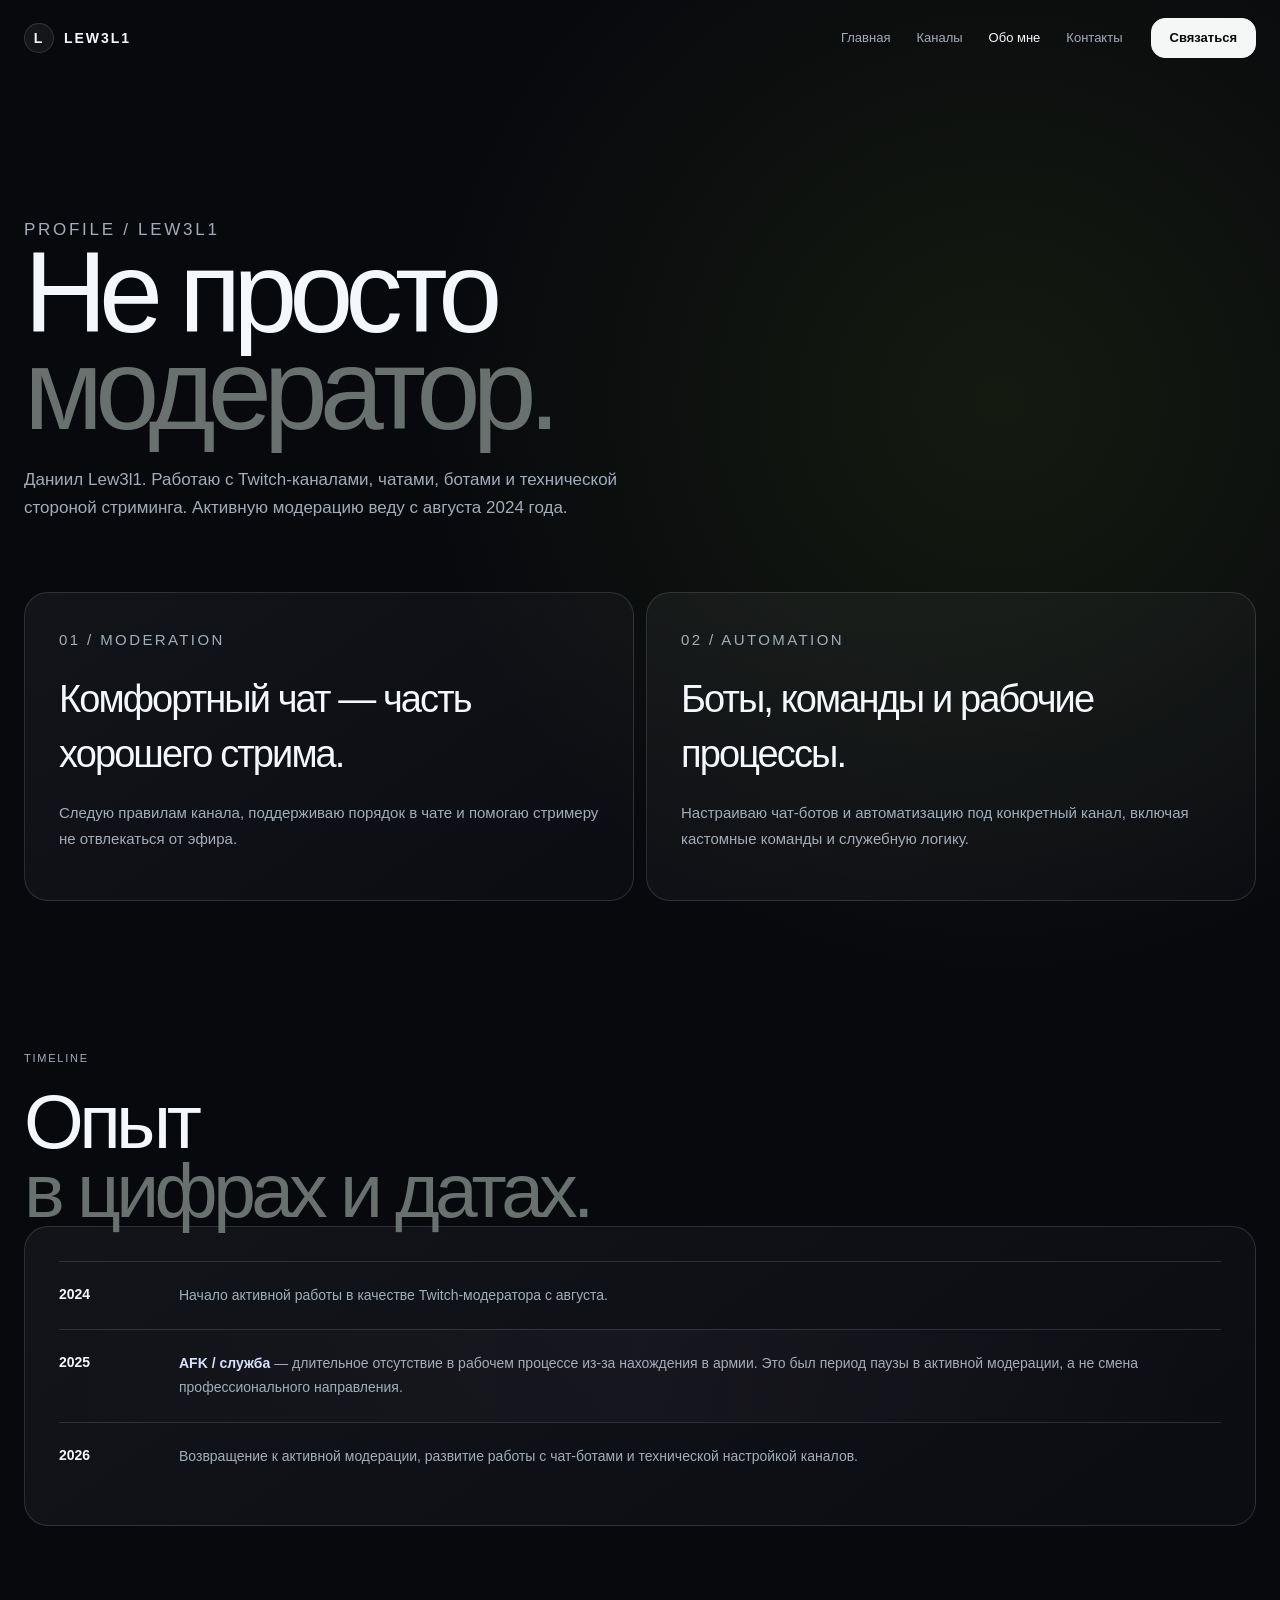
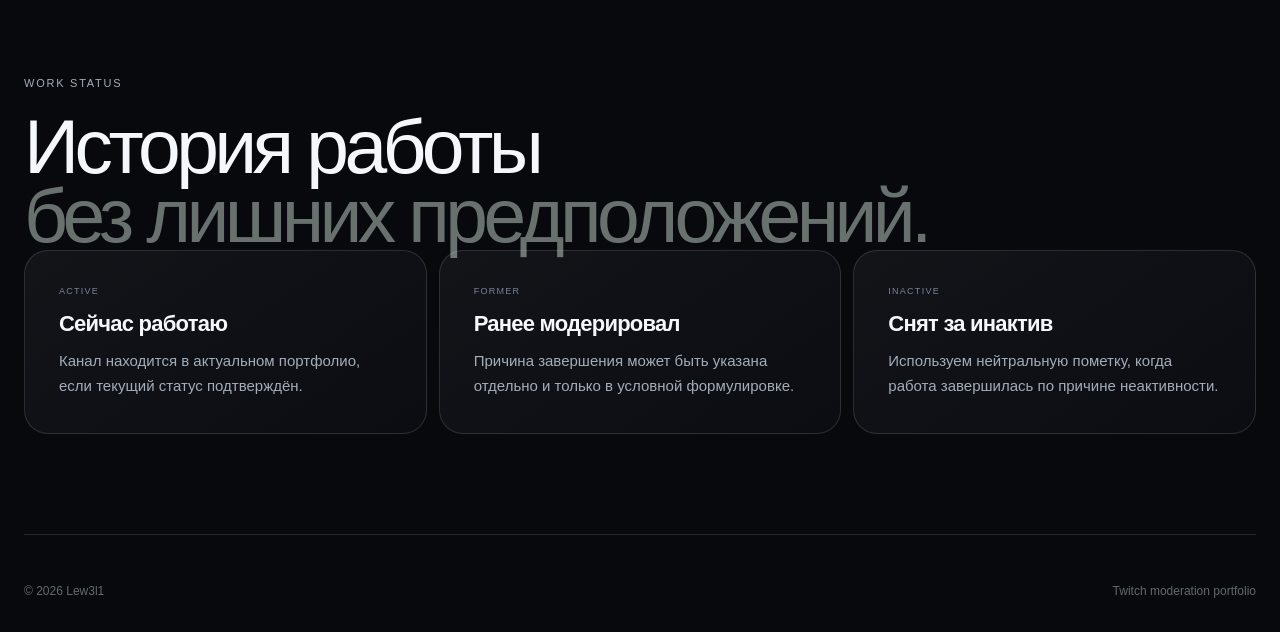
==== commit 6db4d428: "style: add cinematic shell to about page" ====
--- a/about.html
+++ b/about.html
@@ -1 +1 @@
-<!doctype html><html lang="ru"><head><meta charset="utf-8"><meta name="viewport" content="width=device-width,initial-scale=1"><meta name="description" content="О Данииле Lew3l1 — Twitch-модераторе, работающем с чатами, ботами и настройкой каналов."><title>Обо мне — Lew3l1</title><link rel="stylesheet" href="css/variables.css"><link rel="stylesheet" href="css/base.css"><link rel="stylesheet" href="css/components.css"><link rel="stylesheet" href="css/pages.css"><link rel="stylesheet" href="css/responsive.css"><link rel="stylesheet" href="css/loader.css"></head><body><div class="page-loader" id="pageLoader" role="status" aria-live="polite" aria-label="Загрузка страницы"><div class="loader-inner"><img class="loader-art" src="assets/loader.svg" alt="Lew3l1"><div class="loader-wordmark">LEW3L1</div><div class="loader-status">loading profile</div><div class="loader-progress" aria-hidden="true"><span></span></div></div></div><header class="site-header"><a class="brand" href="index.html" aria-label="Lew3l1 — главная"><span class="brand-mark">L</span><span>LEW3L1</span></a><nav class="nav" aria-label="Основная навигация"><a class="nav-link" href="index.html">Главная</a><a class="nav-link" href="channels.html">Каналы</a><a class="nav-link is-active" href="about.html">Обо мне</a><a class="nav-link" href="contact.html">Контакты</a></nav><a class="button button-small button-solid" href="contact.html">Связаться</a></header><main class="page-container"><section class="page-hero"><p class="eyebrow">PROFILE / LEW3L1</p><h1>Не просто<br><span class="muted">модератор.</span></h1><p>Даниил Lew3l1. Работаю с Twitch-каналами, чатами, ботами и технической стороной стриминга. Активную модерацию веду с августа 2024 года.</p></section><section class="about-grid"><article class="glass-block"><p class="eyebrow">01 / MODERATION</p><h2>Комфортный чат — часть хорошего стрима.</h2><p>Следую правилам канала, поддерживаю порядок в чате и помогаю стримеру не отвлекаться от эфира.</p></article><article class="glass-block"><p class="eyebrow">02 / AUTOMATION</p><h2>Боты, команды и рабочие процессы.</h2><p>Настраиваю чат-ботов и автоматизацию под конкретный канал, включая кастомные команды и служебную логику.</p></article></section><section class="services"><div class="section-heading"><p class="eyebrow">TIMELINE</p><h2>Опыт<br><span class="muted">в цифрах и датах.</span></h2></div><div class="glass-block timeline"><div class="timeline-item"><strong>2024</strong><p>Начало активной работы в качестве Twitch-модератора с августа.</p></div><div class="timeline-item timeline-item-afk"><strong>2025</strong><p><b>AFK / служба</b> — длительное отсутствие в рабочем процессе из-за нахождения в армии. Это был период паузы в активной модерации, а не смена профессионального направления.</p></div><div class="timeline-item"><strong>2026</strong><p>Возвращение к активной модерации, развитие работы с чат-ботами и технической настройкой каналов.</p></div></div></section><section class="services" aria-labelledby="status-title"><div class="section-heading"><p class="eyebrow">WORK STATUS</p><h2 id="status-title">История работы<br><span class="muted">без лишних предположений.</span></h2></div><div class="status-note-grid"><article class="glass-block"><span class="meta-label">ACTIVE</span><h3>Сейчас работаю</h3><p>Канал находится в актуальном портфолио, если текущий статус подтверждён.</p></article><article class="glass-block"><span class="meta-label">FORMER</span><h3>Ранее модерировал</h3><p>Причина завершения может быть указана отдельно и только в условной формулировке.</p></article><article class="glass-block"><span class="meta-label">INACTIVE</span><h3>Снят за инактив</h3><p>Используем нейтральную пометку, когда работа завершилась по причине неактивности.</p></article></div></section></main><footer class="site-footer page-container"><span>© 2026 Lew3l1</span><span>Twitch moderation portfolio</span></footer><script src="js/loader.js" defer></script><script src="js/app.js" defer></script></body></html>+<!doctype html><html lang="ru"><head><meta charset="utf-8"><meta name="viewport" content="width=device-width,initial-scale=1"><meta name="description" content="О Данииле Lew3l1 — Twitch-модераторе, работающем с чатами, ботами и настройкой каналов."><title>Обо мне — Lew3l1</title><link rel="stylesheet" href="css/variables.css"><link rel="stylesheet" href="css/base.css"><link rel="stylesheet" href="css/components.css"><link rel="stylesheet" href="css/pages.css"><link rel="stylesheet" href="css/responsive.css"><link rel="stylesheet" href="css/loader.css"></head><body class="about-page-shell"><div class="page-loader" id="pageLoader" role="status" aria-live="polite" aria-label="Загрузка страницы"><div class="loader-inner"><img class="loader-art" src="assets/loader.svg" alt="Lew3l1"><div class="loader-wordmark">LEW3L1</div><div class="loader-status">loading profile</div><div class="loader-progress" aria-hidden="true"><span></span></div></div></div><header class="site-header"><a class="brand" href="index.html" aria-label="Lew3l1 — главная"><span class="brand-mark">L</span><span>LEW3L1</span></a><nav class="nav" aria-label="Основная навигация"><a class="nav-link" href="index.html">Главная</a><a class="nav-link" href="channels.html">Каналы</a><a class="nav-link is-active" href="about.html">Обо мне</a><a class="nav-link" href="contact.html">Контакты</a></nav><a class="button button-small button-solid" href="contact.html">Связаться</a></header><main class="page-container"><section class="page-hero" data-reveal><p class="eyebrow">PROFILE / LEW3L1</p><h1>Не просто<br><span class="muted">модератор.</span></h1><p>Даниил Lew3l1. Работаю с Twitch-каналами, чатами, ботами и технической стороной стриминга. Активную модерацию веду с августа 2024 года.</p></section><section class="about-grid"><article class="glass-block" data-reveal><p class="eyebrow">01 / MODERATION</p><h2>Комфортный чат — часть хорошего стрима.</h2><p>Следую правилам канала, поддерживаю порядок в чате и помогаю стримеру не отвлекаться от эфира.</p></article><article class="glass-block" data-reveal><p class="eyebrow">02 / AUTOMATION</p><h2>Боты, команды и рабочие процессы.</h2><p>Настраиваю чат-ботов и автоматизацию под конкретный канал, включая кастомные команды и служебную логику.</p></article></section><section class="services"><div class="section-heading" data-reveal><p class="eyebrow">TIMELINE</p><h2>Опыт<br><span class="muted">в цифрах и датах.</span></h2></div><div class="glass-block timeline" data-reveal><div class="timeline-item"><strong>2024</strong><p>Начало активной работы в качестве Twitch-модератора с августа.</p></div><div class="timeline-item timeline-item-afk"><strong>2025</strong><p><b>AFK / служба</b> — длительное отсутствие в рабочем процессе из-за нахождения в армии. Это был период паузы в активной модерации, а не смена профессионального направления.</p></div><div class="timeline-item"><strong>2026</strong><p>Возвращение к активной модерации, развитие работы с чат-ботами и технической настройкой каналов.</p></div></div></section><section class="services" aria-labelledby="status-title"><div class="section-heading" data-reveal><p class="eyebrow">WORK STATUS</p><h2 id="status-title">История работы<br><span class="muted">без лишних предположений.</span></h2></div><div class="status-note-grid"><article class="glass-block" data-reveal><span class="meta-label">ACTIVE</span><h3>Сейчас работаю</h3><p>Канал находится в актуальном портфолио, если текущий статус подтверждён.</p></article><article class="glass-block" data-reveal><span class="meta-label">FORMER</span><h3>Ранее модерировал</h3><p>Причина завершения может быть указана отдельно и только в условной формулировке.</p></article><article class="glass-block" data-reveal><span class="meta-label">INACTIVE</span><h3>Снят за инактив</h3><p>Используем нейтральную пометку, когда работа завершилась по причине неактивности.</p></article></div></section></main><footer class="site-footer page-container"><span>© 2026 Lew3l1</span><span>Twitch moderation portfolio</span></footer><script src="js/loader.js" defer></script><script src="js/app.js" defer></script></body></html>
--- a/css/components.css
+++ b/css/components.css
@@ -1 +1,2 @@
-.hero{min-height:720px;display:grid;grid-template-columns:1.05fr .95fr;align-items:center;gap:40px;padding-top:40px}.hero h1{font-size:clamp(64px,8.5vw,128px);line-height:.82;letter-spacing:-.065em;font-weight:500;margin:0 0 34px}.hero-lead{max-width:560px;color:#aab2b0;font-size:17px}.hero-lead strong{color:var(--text)}.hero-actions{display:flex;gap:12px;margin-top:30px}.hero-visual{min-height:510px;position:relative;display:grid;place-items:center}.glass-profile{position:relative;width:min(100%,460px);padding:24px;border:1px solid rgba(255,255,255,.13);border-radius:var(--radius-xl);background:linear-gradient(145deg,rgba(255,255,255,.10),rgba(255,255,255,.035));backdrop-filter:blur(30px);box-shadow:0 40px 100px rgba(0,0,0,.42);overflow:hidden}.profile-topline,.profile-meta{display:flex;justify-content:space-between;gap:16px}.profile-topline{font-size:10px;letter-spacing:.12em;color:#8d9694}.live-pill{color:var(--text);display:flex;align-items:center;gap:7px}.profile-symbol{height:310px;display:grid;place-items:center;font-size:180px;letter-spacing:-.12em;font-weight:800;color:rgba(255,255,255,.07);text-shadow:0 0 80px rgba(184,255,61,.13)}.profile-meta{border-top:1px solid var(--line);padding-top:18px}.meta-label{display:block;font-size:9px;letter-spacing:.14em;color:#727b79;margin-bottom:5px}.profile-meta strong{font-size:13px}.signal-bars{display:flex;align-items:flex-end;gap:5px;height:34px;margin-top:22px}.signal-bars i{display:block;width:4px;border-radius:10px;background:var(--accent);opacity:.75}.signal-bars i:nth-child(1){height:10%}.signal-bars i:nth-child(2){height:28%}.signal-bars i:nth-child(3){height:45%}.signal-bars i:nth-child(4){height:65%}.signal-bars i:nth-child(5){height:40%}.signal-bars i:nth-child(6){height:80%}.signal-bars i:nth-child(7){height:55%}.orb{position:absolute;border-radius:50%;filter:blur(1px);pointer-events:none}.orb-a{width:220px;height:220px;right:8%;top:12%;background:radial-gradient(circle,rgba(184,255,61,.18),transparent 68%)}.orb-b{width:300px;height:300px;left:0;bottom:4%;background:radial-gradient(circle,rgba(65,154,255,.10),transparent 70%)}.stats{display:grid;grid-template-columns:repeat(4,1fr);gap:10px}.stat-card{padding:25px;border:1px solid var(--line);border-radius:var(--radius-md);background:rgba(255,255,255,.025)}.stat-card strong{display:block;font-size:28px;letter-spacing:-.04em}.stat-card span{display:block;color:var(--muted);font-size:12px;margin-top:8px}.services{padding-top:150px}.section-heading h2,.closing h2{font-size:clamp(46px,6vw,82px);line-height:.9;letter-spacing:-.06em;font-weight:500;margin:0}.service-grid{display:grid;grid-template-columns:repeat(3,1fr);gap:12px;margin-top:48px}.service-card{min-height:270px;padding:26px;border:1px solid var(--line);border-radius:var(--radius-lg);background:linear-gradient(145deg,rgba(255,255,255,.055),rgba(255,255,255,.018));transition:transform .35s var(--ease),border-color .35s var(--ease)}.service-card:hover{transform:translateY(-6px);border-color:rgba(184,255,61,.3)}.service-index{font-size:11px;color:var(--accent);letter-spacing:.12em}.service-card h3{font-size:28px;font-weight:550;letter-spacing:-.04em;margin:78px 0 12px}.service-card p{font-size:14px;color:var(--muted);max-width:320px}.closing{margin-top:150px;padding:52px;border:1px solid var(--line);border-radius:var(--radius-xl);background:linear-gradient(120deg,rgba(184,255,61,.06),rgba(255,255,255,.02));display:flex;align-items:flex-end;justify-content:space-between;gap:30px}.closing .eyebrow{margin-bottom:16px}
+.hero{position:relative;min-height:760px;display:grid;grid-template-columns:1.05fr .95fr;align-items:center;gap:40px;padding-top:52px;isolation:isolate}.hero::after{content:"";position:absolute;inset:8% 5% 0;border:1px solid rgba(212,225,255,.08);border-radius:42px;pointer-events:none;z-index:-1}.hero-scene{position:absolute;inset:-120px -14vw -80px;overflow:hidden;z-index:-2;pointer-events:none;background:radial-gradient(circle at 78% 30%,rgba(166,190,255,.18),transparent 24%),radial-gradient(circle at 44% 72%,rgba(172,138,255,.14),transparent 24%),linear-gradient(180deg,#0b1220 0%,#10182a 48%,#08090d 100%)}.hero-scene::before{content:"";position:absolute;inset:0;background:radial-gradient(circle at 80% 42%,rgba(207,220,255,.35),transparent 3%),radial-gradient(circle at 20% 28%,rgba(179,205,255,.2),transparent 2%),radial-gradient(circle at 62% 18%,rgba(220,232,255,.24),transparent 2%),linear-gradient(180deg,transparent 58%,rgba(3,5,10,.82) 100%);opacity:.9}.hero-scene::after{content:"";position:absolute;inset:0;background-image:linear-gradient(rgba(207,220,255,.055) 1px,transparent 1px),linear-gradient(90deg,rgba(207,220,255,.055) 1px,transparent 1px);background-size:72px 72px;mask-image:linear-gradient(to top,rgba(0,0,0,.65),transparent 72%);opacity:.3}.scene-grid{position:absolute;inset:38% -5% -16%;background:linear-gradient(180deg,transparent,rgba(178,203,255,.12)),repeating-linear-gradient(92deg,transparent 0 76px,rgba(183,201,255,.06) 77px 78px);transform:perspective(600px) rotateX(64deg) scale(1.18);transform-origin:bottom center}.scene-mist{position:absolute;border-radius:50%;filter:blur(45px);mix-blend-mode:screen}.scene-mist-a{width:720px;height:260px;right:-90px;top:34%;background:radial-gradient(circle,rgba(168,196,255,.18),transparent 70%)}.scene-mist-b{width:620px;height:220px;left:12%;bottom:8%;background:radial-gradient(circle,rgba(192,171,255,.16),transparent 72%)}.scene-horizon{position:absolute;left:5%;right:5%;bottom:27%;height:120px;background:linear-gradient(180deg,transparent,rgba(70,91,136,.15),transparent);filter:blur(10px);border-radius:50%}.scene-crystal{position:absolute;filter:drop-shadow(0 18px 45px rgba(136,167,255,.25));transform:rotate(15deg);will-change:transform}.scene-crystal-main{width:190px;height:330px;right:17%;top:17%;background:linear-gradient(145deg,rgba(226,236,255,.88),rgba(120,144,208,.62) 48%,rgba(74,57,133,.72));clip-path:polygon(50% 0,100% 16%,86% 100%,44% 84%,0 28%);opacity:.76}.scene-crystal-main span{position:absolute;inset:14% 22% 22% 30%;background:linear-gradient(145deg,rgba(245,249,255,.4),transparent 45%,rgba(150,133,255,.45));clip-path:polygon(50% 0,100% 16%,84% 100%,0 28%)}.scene-crystal-small{width:54px;height:92px;background:linear-gradient(145deg,#d9e7ff,#7f8cc6 55%,#5a3d9b);clip-path:polygon(48% 0,100% 24%,74% 100%,14% 78%,0 26%);opacity:.62}.scene-crystal-one{right:44%;top:28%}.scene-crystal-two{right:8%;bottom:19%;width:38px;height:64px}.scene-orbit{position:absolute;border:1px solid rgba(202,217,255,.55);border-radius:50%;transform:rotate(-18deg);opacity:.55}.orbit-a{width:420px;height:150px;right:4%;top:35%}.orbit-b{width:500px;height:180px;right:0%;top:29%;opacity:.25}.scene-star{position:absolute;width:3px;height:3px;border-radius:50%;background:#e5ecff;box-shadow:0 0 18px 3px rgba(198,220,255,.8)}.star-one{top:18%;left:48%}.star-two{top:28%;right:31%}.star-three{top:44%;left:68%}.star-four{top:12%;right:24%}.hero h1{position:relative;font-size:clamp(74px,9.4vw,146px);line-height:.78;letter-spacing:-.075em;font-weight:520;margin:0 0 30px;text-shadow:0 16px 60px rgba(0,0,0,.25)}.hero-role{display:inline-block;font-size:.36em;letter-spacing:.24em;line-height:1.1;margin-top:12px;color:#d9e3fa;font-weight:560}.hero-lead{max-width:590px;color:#c0cad7;font-size:17px;line-height:1.65}.hero-lead strong{color:var(--text)}.hero-actions{display:flex;gap:12px;margin-top:30px}.hero-visual{min-height:510px;position:relative;display:grid;place-items:center}.hero-floating-card{z-index:3;justify-self:end}.glass-profile{position:relative;width:min(100%,460px);padding:24px;border:1px solid rgba(255,255,255,.14);border-radius:var(--radius-xl);background:linear-gradient(145deg,rgba(235,243,255,.11),rgba(160,177,218,.045) 58%,rgba(115,91,178,.08));backdrop-filter:blur(30px);box-shadow:0 40px 100px rgba(0,0,0,.42),0 0 70px rgba(139,161,230,.11);overflow:hidden}.profile-topline,.profile-meta{display:flex;justify-content:space-between;gap:16px}.profile-topline{font-size:10px;letter-spacing:.12em;color:#a5b0c0}.live-pill{color:var(--text);display:flex;align-items:center;gap:7px}.profile-symbol{height:310px;display:grid;place-items:center;font-size:180px;letter-spacing:-.12em;font-weight:800;color:rgba(225,235,255,.09);text-shadow:0 0 80px rgba(159,181,255,.25)}.profile-meta{border-top:1px solid var(--line);padding-top:18px}.meta-label{display:block;font-size:9px;letter-spacing:.14em;color:#788499;margin-bottom:5px}.profile-meta strong{font-size:13px}.signal-bars{display:flex;align-items:flex-end;gap:5px;height:34px;margin-top:22px}.signal-bars i{display:block;width:4px;border-radius:10px;background:linear-gradient(180deg,#dbe8ff,#9d9af7);opacity:.75}.signal-bars i:nth-child(1){height:10%}.signal-bars i:nth-child(2){height:28%}.signal-bars i:nth-child(3){height:45%}.signal-bars i:nth-child(4){height:65%}.signal-bars i:nth-child(5){height:40%}.signal-bars i:nth-child(6){height:80%}.signal-bars i:nth-child(7){height:55%}.glass-mini-card{position:absolute;z-index:4;border:1px solid rgba(226,236,255,.13);background:linear-gradient(145deg,rgba(231,240,255,.09),rgba(151,135,207,.055));backdrop-filter:blur(22px);box-shadow:0 22px 60px rgba(0,0,0,.28);border-radius:20px}.hero-quote{right:-1%;top:23%;width:250px;padding:18px 20px}.hero-quote p{margin:8px 0 12px;color:#d7deec;font-size:13px;line-height:1.5}.quote-mark{font-size:28px;line-height:1;color:#bdcfff}.quote-author{font-size:9px;letter-spacing:.15em;color:#8995aa}.hero-media-dock{right:2%;bottom:6%;width:320px;padding:12px;display:flex;align-items:center;gap:12px}.media-thumb{position:relative;width:58px;height:44px;flex:0 0 58px;border-radius:13px;background:linear-gradient(145deg,#394763,#6e6db3 55%,#282436);overflow:hidden}.media-thumb::before,.media-thumb::after{content:"";position:absolute;inset:0;background:linear-gradient(135deg,transparent 36%,rgba(255,255,255,.24) 37% 39%,transparent 40%);transform:translateX(-18px)}.media-thumb::after{transform:translateX(12px) rotate(90deg);opacity:.5}.media-thumb span{position:absolute;width:10px;height:10px;border:1px solid rgba(255,255,255,.8);border-radius:50%;left:11px;top:9px}.media-copy{min-width:0;display:grid;gap:3px}.media-copy span{font-size:8px;letter-spacing:.14em;color:#8c98ad}.media-copy strong{font-size:12px;white-space:nowrap;overflow:hidden;text-overflow:ellipsis}.media-play{margin-left:auto;width:28px;height:28px;border-radius:50%;display:grid;place-items:center;background:#e8efff;color:#1a2030;font-size:10px}.hero-scroll-hint{position:absolute;left:50%;bottom:34px;transform:translateX(-50%);display:flex;align-items:center;gap:10px;color:#95a2ba;font-size:8px;letter-spacing:.2em}.hero-scroll-hint i{display:block;width:1px;height:35px;background:linear-gradient(180deg,#d6e1ff,transparent)}.hero-index{position:absolute;left:-10px;bottom:30px;display:flex;align-items:center;gap:10px;color:#8490a4;font-size:10px;letter-spacing:.14em;transform:rotate(-90deg);transform-origin:left bottom}.hero-index b{display:block;width:50px;height:1px;background:linear-gradient(90deg,#9eb8ff,transparent)}.stats{display:grid;grid-template-columns:repeat(4,1fr);gap:10px}.stat-card{padding:25px;border:1px solid var(--line);border-radius:var(--radius-md);background:rgba(236,241,248,.028);backdrop-filter:blur(14px)}.stat-card strong{display:block;font-size:28px;letter-spacing:-.04em}.stat-card span{display:block;color:var(--muted);font-size:12px;margin-top:8px}.services{padding-top:150px}.section-heading h2,.closing h2{font-size:clamp(46px,6vw,82px);line-height:.9;letter-spacing:-.06em;font-weight:500;margin:0}.service-grid{display:grid;grid-template-columns:repeat(3,1fr);gap:12px;margin-top:48px}.service-card{min-height:270px;padding:26px;border:1px solid var(--line);border-radius:var(--radius-lg);background:linear-gradient(145deg,rgba(236,241,248,.055),rgba(200,183,255,.018));transition:transform .35s var(--ease),border-color .35s var(--ease),box-shadow .35s var(--ease)}.service-card:hover{transform:translateY(-6px);border-color:rgba(185,201,255,.3);box-shadow:0 28px 80px rgba(66,62,110,.16)}.service-index{font-size:11px;color:var(--accent);letter-spacing:.12em}.service-card h3{font-size:28px;font-weight:550;letter-spacing:-.04em;margin:78px 0 12px}.service-card p{font-size:14px;color:var(--muted);max-width:320px}.closing{margin-top:150px;padding:52px;border:1px solid var(--line);border-radius:var(--radius-xl);background:linear-gradient(120deg,rgba(185,201,255,.07),rgba(200,183,255,.04));display:flex;align-items:flex-end;justify-content:space-between;gap:30px}.closing .eyebrow{margin-bottom:16px}
+@media (prefers-reduced-motion:reduce){.scene-grid,.scene-mist,.scene-horizon,.scene-crystal,.scene-orbit,.hero-floating-card,.hero-quote,.hero-media-dock{transform:none!important}.scene-crystal,.scene-orbit{display:none}.hero-scroll-hint{display:none}.service-card,.button{transition:none}}
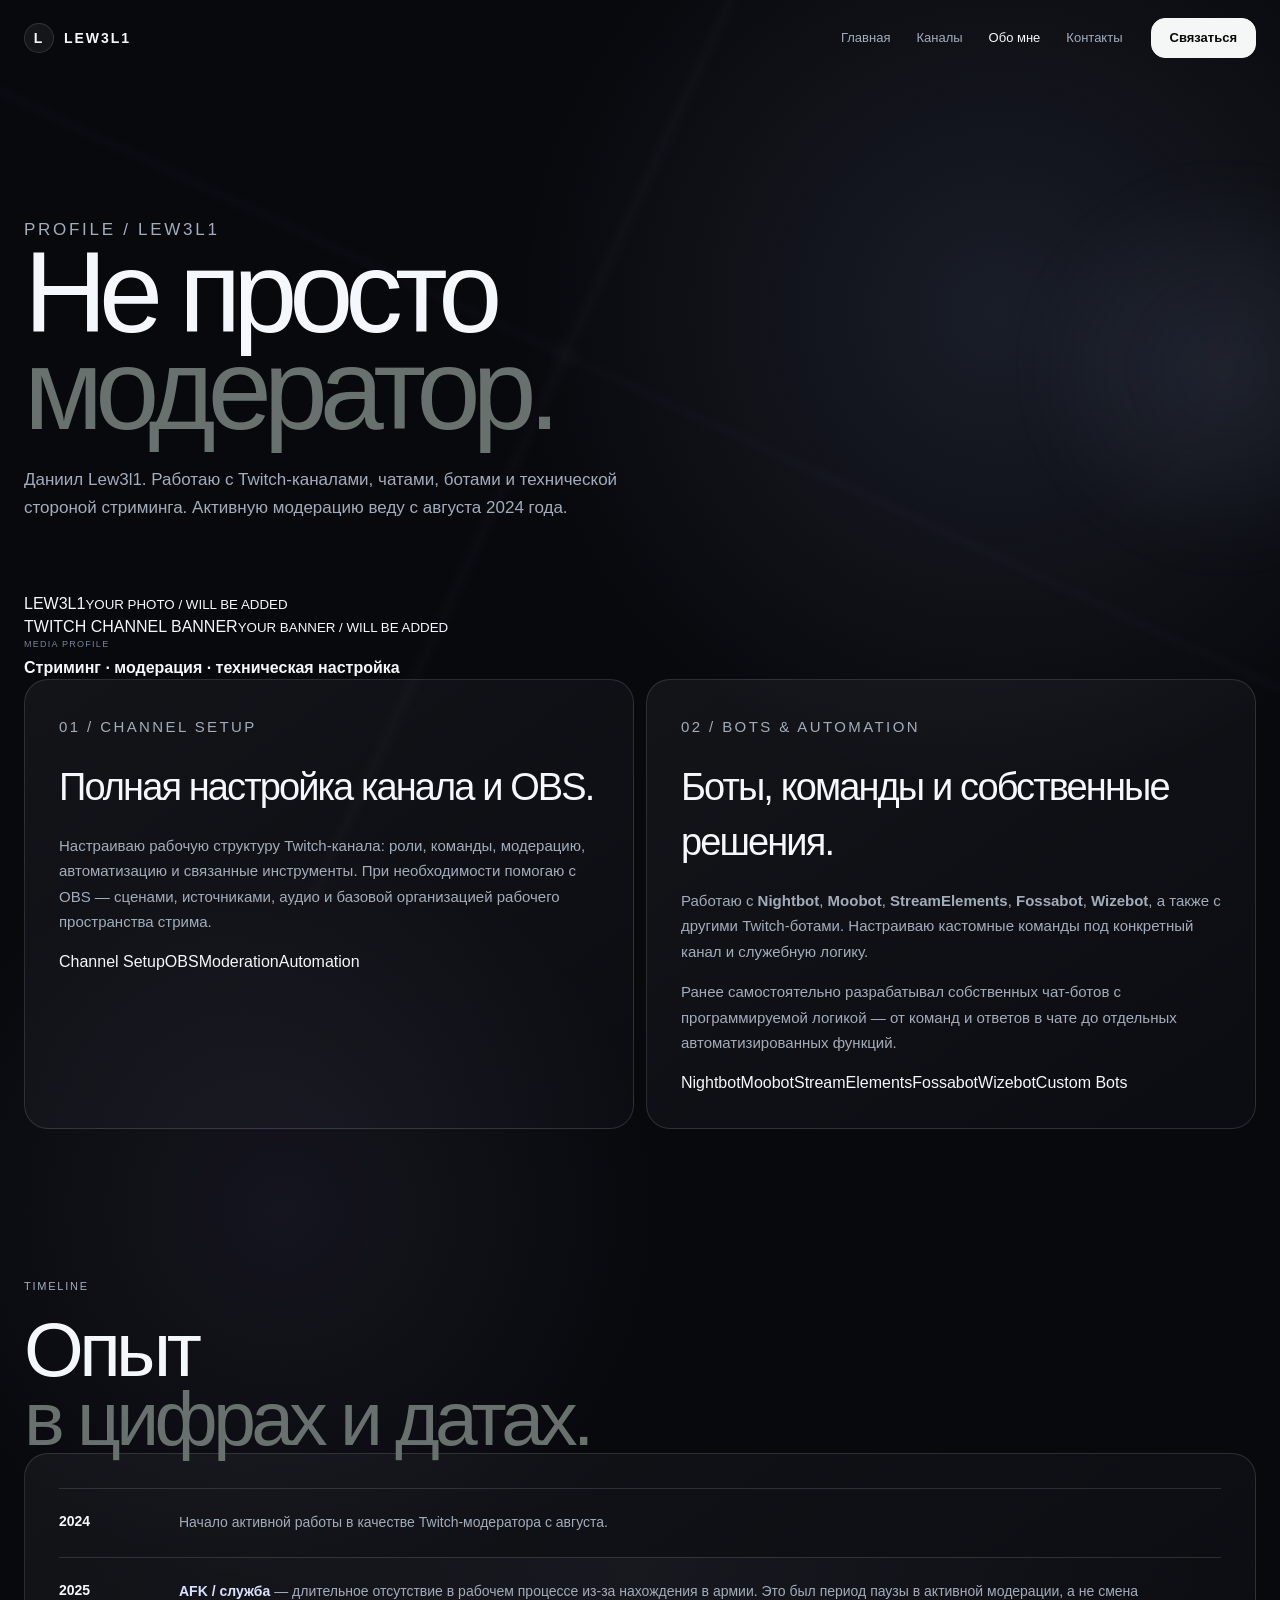
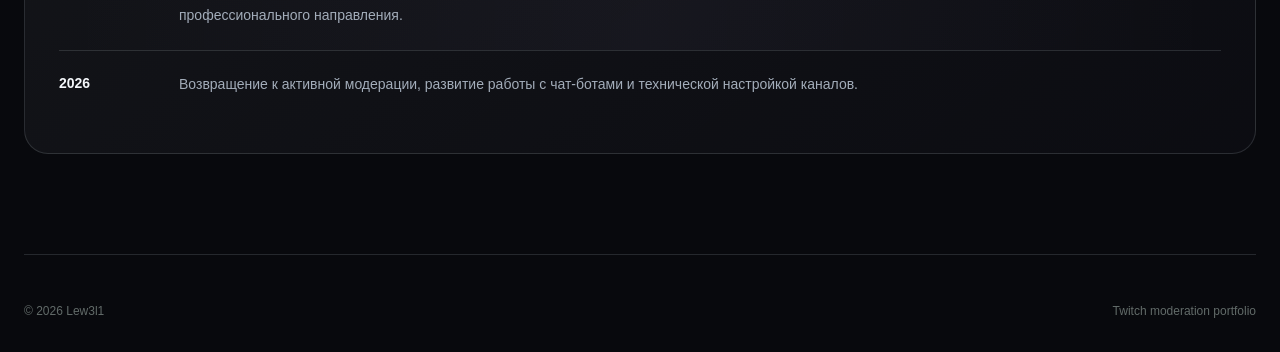
==== commit 474985bb: "refactor: redesign about page services and media profile" ====
--- a/about.html
+++ b/about.html
@@ -1 +1 @@
-<!doctype html><html lang="ru"><head><meta charset="utf-8"><meta name="viewport" content="width=device-width,initial-scale=1"><meta name="description" content="О Данииле Lew3l1 — Twitch-модераторе, работающем с чатами, ботами и настройкой каналов."><title>Обо мне — Lew3l1</title><link rel="stylesheet" href="css/variables.css"><link rel="stylesheet" href="css/base.css"><link rel="stylesheet" href="css/components.css"><link rel="stylesheet" href="css/pages.css"><link rel="stylesheet" href="css/responsive.css"><link rel="stylesheet" href="css/loader.css"></head><body class="about-page-shell"><div class="page-loader" id="pageLoader" role="status" aria-live="polite" aria-label="Загрузка страницы"><div class="loader-inner"><img class="loader-art" src="assets/loader.svg" alt="Lew3l1"><div class="loader-wordmark">LEW3L1</div><div class="loader-status">loading profile</div><div class="loader-progress" aria-hidden="true"><span></span></div></div></div><header class="site-header"><a class="brand" href="index.html" aria-label="Lew3l1 — главная"><span class="brand-mark">L</span><span>LEW3L1</span></a><nav class="nav" aria-label="Основная навигация"><a class="nav-link" href="index.html">Главная</a><a class="nav-link" href="channels.html">Каналы</a><a class="nav-link is-active" href="about.html">Обо мне</a><a class="nav-link" href="contact.html">Контакты</a></nav><a class="button button-small button-solid" href="contact.html">Связаться</a></header><main class="page-container"><section class="page-hero" data-reveal><p class="eyebrow">PROFILE / LEW3L1</p><h1>Не просто<br><span class="muted">модератор.</span></h1><p>Даниил Lew3l1. Работаю с Twitch-каналами, чатами, ботами и технической стороной стриминга. Активную модерацию веду с августа 2024 года.</p></section><section class="about-grid"><article class="glass-block" data-reveal><p class="eyebrow">01 / MODERATION</p><h2>Комфортный чат — часть хорошего стрима.</h2><p>Следую правилам канала, поддерживаю порядок в чате и помогаю стримеру не отвлекаться от эфира.</p></article><article class="glass-block" data-reveal><p class="eyebrow">02 / AUTOMATION</p><h2>Боты, команды и рабочие процессы.</h2><p>Настраиваю чат-ботов и автоматизацию под конкретный канал, включая кастомные команды и служебную логику.</p></article></section><section class="services"><div class="section-heading" data-reveal><p class="eyebrow">TIMELINE</p><h2>Опыт<br><span class="muted">в цифрах и датах.</span></h2></div><div class="glass-block timeline" data-reveal><div class="timeline-item"><strong>2024</strong><p>Начало активной работы в качестве Twitch-модератора с августа.</p></div><div class="timeline-item timeline-item-afk"><strong>2025</strong><p><b>AFK / служба</b> — длительное отсутствие в рабочем процессе из-за нахождения в армии. Это был период паузы в активной модерации, а не смена профессионального направления.</p></div><div class="timeline-item"><strong>2026</strong><p>Возвращение к активной модерации, развитие работы с чат-ботами и технической настройкой каналов.</p></div></div></section><section class="services" aria-labelledby="status-title"><div class="section-heading" data-reveal><p class="eyebrow">WORK STATUS</p><h2 id="status-title">История работы<br><span class="muted">без лишних предположений.</span></h2></div><div class="status-note-grid"><article class="glass-block" data-reveal><span class="meta-label">ACTIVE</span><h3>Сейчас работаю</h3><p>Канал находится в актуальном портфолио, если текущий статус подтверждён.</p></article><article class="glass-block" data-reveal><span class="meta-label">FORMER</span><h3>Ранее модерировал</h3><p>Причина завершения может быть указана отдельно и только в условной формулировке.</p></article><article class="glass-block" data-reveal><span class="meta-label">INACTIVE</span><h3>Снят за инактив</h3><p>Используем нейтральную пометку, когда работа завершилась по причине неактивности.</p></article></div></section></main><footer class="site-footer page-container"><span>© 2026 Lew3l1</span><span>Twitch moderation portfolio</span></footer><script src="js/loader.js" defer></script><script src="js/app.js" defer></script></body></html>+<!doctype html><html lang="ru"><head><meta charset="utf-8"><meta name="viewport" content="width=device-width,initial-scale=1"><meta name="description" content="О Данииле Lew3l1 — Twitch-модераторе, работающем с чатами, ботами и настройкой каналов."><title>Обо мне — Lew3l1</title><link rel="stylesheet" href="css/variables.css"><link rel="stylesheet" href="css/base.css"><link rel="stylesheet" href="css/components.css"><link rel="stylesheet" href="css/pages.css"><link rel="stylesheet" href="css/responsive.css"><link rel="stylesheet" href="css/loader.css"></head><body class="about-page-shell"><div class="page-loader" id="pageLoader" role="status" aria-live="polite" aria-label="Загрузка страницы"><div class="loader-inner"><img class="loader-art" src="assets/loader.svg" alt="Lew3l1"><div class="loader-wordmark">LEW3L1</div><div class="loader-status">loading profile</div><div class="loader-progress" aria-hidden="true"><span></span></div></div></div><header class="site-header"><a class="brand" href="index.html" aria-label="Lew3l1 — главная"><span class="brand-mark">L</span><span>LEW3L1</span></a><nav class="nav" aria-label="Основная навигация"><a class="nav-link" href="index.html">Главная</a><a class="nav-link" href="channels.html">Каналы</a><a class="nav-link is-active" href="about.html">Обо мне</a><a class="nav-link" href="contact.html">Контакты</a></nav><a class="button button-small button-solid" href="contact.html">Связаться</a></header><main class="page-container about-page"><section class="page-hero about-hero" data-reveal><p class="eyebrow">PROFILE / LEW3L1</p><h1>Не просто<br><span class="muted">модератор.</span></h1><p>Даниил Lew3l1. Работаю с Twitch-каналами, чатами, ботами и технической стороной стриминга. Активную модерацию веду с августа 2024 года.</p></section><section class="about-identity" data-reveal><div class="about-photo-card"><div class="about-photo-slot"><span>LEW3L1</span><small>YOUR PHOTO / WILL BE ADDED</small></div></div><div class="about-banner-card"><div class="about-banner-slot"><span>TWITCH CHANNEL BANNER</span><small>YOUR BANNER / WILL BE ADDED</small></div><div class="about-banner-caption"><span class="meta-label">MEDIA PROFILE</span><strong>Стриминг · модерация · техническая настройка</strong></div></div></section><section class="about-grid about-grid-compact"><article class="glass-block service-detail-card" data-reveal><p class="eyebrow">01 / CHANNEL SETUP</p><h2>Полная настройка канала и OBS.</h2><p>Настраиваю рабочую структуру Twitch-канала: роли, команды, модерацию, автоматизацию и связанные инструменты. При необходимости помогаю с OBS — сценами, источниками, аудио и базовой организацией рабочего пространства стрима.</p><div class="detail-tags"><span>Channel Setup</span><span>OBS</span><span>Moderation</span><span>Automation</span></div></article><article class="glass-block service-detail-card" data-reveal><p class="eyebrow">02 / BOTS & AUTOMATION</p><h2>Боты, команды и собственные решения.</h2><p>Работаю с <strong>Nightbot</strong>, <strong>Moobot</strong>, <strong>StreamElements</strong>, <strong>Fossabot</strong>, <strong>Wizebot</strong>, а также с другими Twitch-ботами. Настраиваю кастомные команды под конкретный канал и служебную логику.</p><p>Ранее самостоятельно разрабатывал собственных чат-ботов с программируемой логикой — от команд и ответов в чате до отдельных автоматизированных функций.</p><div class="detail-tags"><span>Nightbot</span><span>Moobot</span><span>StreamElements</span><span>Fossabot</span><span>Wizebot</span><span>Custom Bots</span></div></article></section><section class="services about-timeline-section"><div class="section-heading" data-reveal><p class="eyebrow">TIMELINE</p><h2>Опыт<br><span class="muted">в цифрах и датах.</span></h2></div><div class="glass-block timeline timeline-compact" data-reveal><div class="timeline-item"><strong>2024</strong><p>Начало активной работы в качестве Twitch-модератора с августа.</p></div><div class="timeline-item timeline-item-afk"><strong>2025</strong><p><b>AFK / служба</b> — длительное отсутствие в рабочем процессе из-за нахождения в армии. Это был период паузы в активной модерации, а не смена профессионального направления.</p></div><div class="timeline-item"><strong>2026</strong><p>Возвращение к активной модерации, развитие работы с чат-ботами и технической настройкой каналов.</p></div></div></section></main><footer class="site-footer page-container"><span>© 2026 Lew3l1</span><span>Twitch moderation portfolio</span></footer><script src="js/loader.js" defer></script><script src="js/app.js" defer></script></body></html>
--- a/css/pages.css
+++ b/css/pages.css
@@ -1,4 +1,5 @@
-.page-hero{padding:130px 0 70px}.page-hero h1{font-size:clamp(60px,9vw,120px);line-height:.84;letter-spacing:-.07em;font-weight:500;margin:0;max-width:900px}.page-hero p{max-width:650px;color:var(--muted);font-size:17px;line-height:1.65;margin:28px 0 0}.portfolio-overview{display:grid;grid-template-columns:repeat(3,1fr);gap:12px;margin-bottom:24px}.portfolio-overview>div{padding:20px 22px;border:1px solid var(--line);border-radius:var(--radius-lg);background:rgba(236,241,248,.03)}.portfolio-overview strong{display:block;font-size:28px;letter-spacing:-.04em}.portfolio-overview span{display:block;margin-top:5px;color:var(--muted);font-size:12px}.channel-toolbar{display:flex;align-items:center;justify-content:space-between;gap:16px;margin-bottom:20px}.filter-row{display:flex;gap:8px;flex-wrap:wrap}.filter-button{border:1px solid var(--line);background:rgba(236,241,248,.035);color:var(--muted);border-radius:999px;padding:10px 16px;cursor:pointer;min-height:42px;transition:background .2s var(--ease),color .2s var(--ease),border-color .2s var(--ease)}.filter-button:hover,.filter-button:focus-visible{border-color:rgba(185,201,255,.34);color:var(--text)}.filter-button.is-active,.filter-button[aria-pressed="true"]{background:var(--accent);color:#10131b;border-color:var(--accent)}.search-wrap{display:block;width:min(100%,360px)}.channel-grid{display:grid;grid-template-columns:repeat(3,1fr);gap:14px}.channel-card{position:relative;overflow:hidden;padding:22px;border:1px solid var(--line);border-radius:var(--radius-lg);background:linear-gradient(145deg,rgba(236,241,248,.065),rgba(200,183,255,.035));min-height:345px;display:flex;flex-direction:column;transition:transform .3s var(--ease),border-color .3s var(--ease),background .3s var(--ease)}.channel-card:hover{transform:translateY(-4px);border-color:rgba(185,201,255,.3);background:linear-gradient(145deg,rgba(236,241,248,.08),rgba(200,183,255,.05))}.channel-card:focus-within{border-color:rgba(185,201,255,.42)}.channel-card-top{display:flex;align-items:center;gap:14px}.channel-avatar{width:58px;height:58px;flex:0 0 58px;border-radius:18px;overflow:hidden;background:linear-gradient(145deg,rgba(185,201,255,.18),rgba(200,183,255,.14));display:grid;place-items:center}.channel-avatar-image{display:block;width:100%;height:100%;object-fit:cover}.channel-avatar-fallback{font-size:14px;font-weight:700;letter-spacing:.08em;color:var(--text)}.channel-name{min-width:0}.channel-name strong{display:block;font-size:17px;white-space:nowrap;overflow:hidden;text-overflow:ellipsis}.channel-name span{display:flex;align-items:center;gap:6px;font-size:12px;color:var(--muted)}.channel-verification{font-size:10px}.channel-verification.verified{color:var(--success)}.channel-status{margin-left:auto;flex:0 0 auto;font-size:9px;letter-spacing:.12em;padding:7px 9px;border-radius:999px;background:rgba(236,241,248,.06);color:var(--muted)}.channel-status.status-active{background:var(--success-soft);color:var(--success)}.channel-status.status-former{background:rgba(236,241,248,.06);color:var(--muted)}.channel-status.status-verify{background:var(--warning-soft);color:var(--warning)}.channel-card-body{margin-top:auto;padding-top:30px}.channel-meta-grid{display:grid;grid-template-columns:1fr 1fr;gap:12px;padding-bottom:22px;border-bottom:1px solid var(--line)}.channel-meta-grid span,.channel-description-block>span{display:block;margin-bottom:7px;color:var(--muted);font-size:9px;letter-spacing:.14em}.channel-meta-grid strong{font-size:14px}.channel-description-block{padding:20px 0 4px}.channel-description-block p{margin:0;color:var(--muted);font-size:13px;line-height:1.6;min-height:42px}.channel-status-note{display:block;max-width:100%;margin-top:14px;font-size:11px;line-height:1.5;color:var(--muted)}.channel-status-note.status-active{color:var(--success)}.channel-status-note.status-verify{color:var(--warning)}.channel-card-footer{display:flex;justify-content:space-between;align-items:center;gap:12px;margin-top:22px;padding-top:16px;border-top:1px solid var(--line);color:var(--muted);font-size:12px}.channel-link{font-size:13px;font-weight:650;color:var(--text)}.channel-link:hover{color:var(--accent-strong)}.empty-state{display:grid;gap:7px;place-items:center;min-height:180px;padding:50px;text-align:center;border:1px dashed var(--line);border-radius:var(--radius-lg);color:var(--muted);grid-column:1/-1}.empty-state strong{color:var(--text);font-size:17px}.about-grid,.contact-grid{display:grid;grid-template-columns:1fr 1fr;gap:12px}.glass-block{padding:34px;border:1px solid var(--line);border-radius:var(--radius-lg);background:linear-gradient(145deg,rgba(236,241,248,.05),rgba(200,183,255,.025))}.glass-block h2{font-size:38px;letter-spacing:-.05em;margin:0 0 18px;font-weight:500}.glass-block p{color:var(--muted);font-size:15px;line-height:1.7}.timeline{display:grid;gap:0}.timeline-item{display:grid;grid-template-columns:100px 1fr;gap:20px;padding:22px 0;border-top:1px solid var(--line)}.timeline-item strong{font-size:14px}.timeline-item p{margin:0;color:var(--muted);font-size:14px}.timeline-item-afk{background:linear-gradient(90deg,transparent,rgba(200,183,255,.04),transparent)}.timeline-item-afk b{color:var(--accent-strong);font-weight:650}.status-note-grid{display:grid;grid-template-columns:repeat(3,1fr);gap:12px}.status-note-grid h3{font-size:22px;letter-spacing:-.035em;margin:10px 0 8px}.status-note-grid p{margin:0}.contact-card{padding:34px;border:1px solid var(--line);border-radius:var(--radius-lg);background:linear-gradient(145deg,rgba(236,241,248,.06),rgba(200,183,255,.03))}.contact-list{display:grid;gap:10px;margin-top:25px}.contact-item{display:flex;align-items:center;justify-content:space-between;padding:17px;border:1px solid var(--line);border-radius:15px}.contact-item span{color:var(--muted);font-size:13px}.contact-item strong{font-size:14px}.search{width:100%;background:rgba(236,241,248,.04);border:1px solid var(--line);border-radius:999px;color:var(--text);padding:11px 16px;outline:none}.search:focus{border-color:rgba(185,201,255,.45);box-shadow:0 0 0 4px rgba(185,201,255,.08)}
+.page-hero{padding:130px 0 70px}.page-hero h1{font-size:clamp(60px,9vw,120px);line-height:.84;letter-spacing:-.07em;font-weight:500;margin:0;max-width:900px}.page-hero p{max-width:650px;color:var(--muted);font-size:17px;line-height:1.65;margin:28px 0 0}.portfolio-overview{display:grid;grid-template-columns:repeat(3,1fr);gap:12px;margin-bottom:24px}.portfolio-overview>div{padding:20px 22px;border:1px solid var(--line);border-radius:var(--radius-lg);background:rgba(236,241,248,.03)}.portfolio-overview strong{display:block;font-size:28px;letter-spacing:-.04em}.portfolio-overview span{display:block;margin-top:5px;color:var(--muted);font-size:12px}.channel-toolbar{display:flex;align-items:center;justify-content:space-between;gap:16px;margin-bottom:20px}.filter-row{display:flex;gap:8px;flex-wrap:wrap}.filter-button{border:1px solid var(--line);background:rgba(236,241,248,.035);color:var(--muted);border-radius:999px;padding:10px 16px;cursor:pointer;min-height:42px;transition:background .2s var(--ease),color .2s var(--ease),border-color .2s var(--ease)}.filter-button:hover,.filter-button:focus-visible{border-color:rgba(185,201,255,.34);color:var(--text)}.filter-button.is-active,.filter-button[aria-pressed="true"]{background:var(--accent);color:#10131b;border-color:var(--accent)}.search-wrap{display:block;width:min(100%,360px)}.channel-grid{display:grid;grid-template-columns:repeat(3,1fr);gap:14px}.channel-card{position:relative;overflow:hidden;padding:22px;border:1px solid var(--line);border-radius:var(--radius-lg);background:linear-gradient(145deg,rgba(236,241,248,.065),rgba(200,183,255,.035));min-height:345px;display:flex;flex-direction:column;transition:transform .3s var(--ease),border-color .3s var(--ease),background .3s var(--ease)}.channel-card:hover{transform:translateY(-4px);border-color:rgba(185,201,255,.3);background:linear-gradient(145deg,rgba(236,241,248,.08),rgba(200,183,255,.05))}.channel-card:focus-within{border-color:rgba(185,201,255,.42)}.channel-card-top{display:flex;align-items:center;gap:14px}.channel-avatar{width:58px;height:58px;flex:0 0 58px;border-radius:18px;overflow:hidden;background:linear-gradient(145deg,rgba(185,201,255,.18),rgba(200,183,255,.14));display:grid;place-items:center}.channel-avatar-image{display:block;width:100%;height:100%;object-fit:cover}.channel-avatar-fallback{font-size:14px;font-weight:700;letter-spacing:.08em;color:var(--text)}.channel-name{min-width:0}.channel-name strong{display:block;font-size:17px;white-space:nowrap;overflow:hidden;text-overflow:ellipsis}.channel-name span{font-size:12px;color:var(--muted)}.channel-status{margin-left:auto;flex:0 0 auto;font-size:9px;letter-spacing:.12em;padding:7px 9px;border-radius:999px;background:rgba(236,241,248,.06);color:var(--muted)}.channel-status.status-active{background:var(--success-soft);color:var(--success)}.channel-status.status-former{background:rgba(236,241,248,.06);color:var(--muted)}.channel-status.status-verify{background:var(--warning-soft);color:var(--warning)}.channel-card-body{margin-top:auto;padding-top:30px}.channel-meta-grid{display:grid;grid-template-columns:1fr 1fr;gap:12px;padding-bottom:22px;border-bottom:1px solid var(--line)}.channel-meta-grid span,.channel-description-block>span{display:block;margin-bottom:7px;color:var(--muted);font-size:9px;letter-spacing:.14em}.channel-meta-grid strong{font-size:14px}.channel-description-block{padding:20px 0 4px}.channel-description-block p{margin:0;color:var(--muted);font-size:13px;line-height:1.6;min-height:42px}.channel-status-note{display:block;max-width:100%;margin-top:14px;font-size:11px;line-height:1.5;color:var(--muted)}.channel-status-note.status-active{color:var(--success)}.channel-status-note.status-verify{color:var(--warning)}.channel-card-footer{display:flex;justify-content:space-between;align-items:center;gap:12px;margin-top:22px;padding-top:16px;border-top:1px solid var(--line);color:var(--muted);font-size:12px}.channel-link{font-size:13px;font-weight:650;color:var(--text)}.channel-link:hover{color:var(--accent-strong)}.empty-state{display:grid;gap:7px;place-items:center;min-height:180px;padding:50px;text-align:center;border:1px dashed var(--line);border-radius:var(--radius-lg);color:var(--muted);grid-column:1/-1}.empty-state strong{color:var(--text);font-size:17px}.about-grid,.contact-grid{display:grid;grid-template-columns:1fr 1fr;gap:12px}.glass-block{padding:34px;border:1px solid var(--line);border-radius:var(--radius-lg);background:linear-gradient(145deg,rgba(236,241,248,.05),rgba(200,183,255,.025))}.glass-block h2{font-size:38px;letter-spacing:-.05em;margin:0 0 18px;font-weight:500}.glass-block p{color:var(--muted);font-size:15px;line-height:1.7}.timeline{display:grid;gap:0}.timeline-item{display:grid;grid-template-columns:100px 1fr;gap:20px;padding:22px 0;border-top:1px solid var(--line)}.timeline-item strong{font-size:14px}.timeline-item p{margin:0;color:var(--muted);font-size:14px}.timeline-item-afk{background:linear-gradient(90deg,transparent,rgba(200,183,255,.04),transparent)}.timeline-item-afk b{color:var(--accent-strong);font-weight:650}.status-note-grid{display:grid;grid-template-columns:repeat(3,1fr);gap:12px}.status-note-grid h3{font-size:22px;letter-spacing:-.035em;margin:10px 0 8px}.status-note-grid p{margin:0}.contact-card{padding:34px;border:1px solid var(--line);border-radius:var(--radius-lg);background:linear-gradient(145deg,rgba(236,241,248,.06),rgba(200,183,255,.03))}.contact-list{display:grid;gap:10px;margin-top:25px}.contact-item{display:flex;align-items:center;justify-content:space-between;padding:17px;border:1px solid var(--line);border-radius:15px}.contact-item span{color:var(--muted);font-size:13px}.contact-item strong{font-size:14px}.search{width:100%;background:rgba(236,241,248,.04);border:1px solid var(--line);border-radius:999px;color:var(--text);padding:11px 16px;outline:none}.search:focus{border-color:rgba(185,201,255,.45);box-shadow:0 0 0 4px rgba(185,201,255,.08)}
+body.channels-page-shell,body.about-page-shell,body.contact-page-shell{background:radial-gradient(circle at 78% 16%,rgba(167,194,255,.11),transparent 25%),radial-gradient(circle at 22% 62%,rgba(192,170,255,.075),transparent 24%),var(--bg);position:relative;isolation:isolate}body.channels-page-shell::before,body.about-page-shell::before,body.contact-page-shell::before{content:"";position:fixed;inset:0;z-index:-1;pointer-events:none;background:linear-gradient(115deg,transparent 0 42%,rgba(206,219,255,.035) 43%,transparent 44%),linear-gradient(25deg,transparent 0 53%,rgba(200,183,255,.03) 54%,transparent 55%);opacity:.65}.channels-page::after,.about-page-shell main::after,.contact-page-shell main::after{content:"";position:absolute;right:-12vw;top:140px;width:420px;height:420px;border-radius:50%;background:radial-gradient(circle,rgba(180,199,255,.09),transparent 68%);filter:blur(20px);pointer-events:none;z-index:-1}
 @media (max-width:900px){.channel-grid{grid-template-columns:repeat(2,1fr)}.portfolio-overview{grid-template-columns:1fr 1fr}.portfolio-overview>div:last-child{grid-column:1/-1}.channel-toolbar{align-items:stretch;flex-direction:column}.search-wrap{width:100%}.status-note-grid{grid-template-columns:1fr 1fr}.status-note-grid>article:last-child{grid-column:1/-1}}
 @media (max-width:620px){.page-hero{padding:105px 0 50px}.page-hero h1{font-size:clamp(48px,15vw,78px)}.channel-grid{grid-template-columns:1fr}.portfolio-overview{grid-template-columns:1fr}.portfolio-overview>div:last-child{grid-column:auto}.channel-card{min-height:325px}.channel-meta-grid{gap:8px}.channel-toolbar{margin-bottom:14px}.status-note-grid{grid-template-columns:1fr}.status-note-grid>article:last-child{grid-column:auto}}
 @media (prefers-reduced-motion:reduce){.channel-card,.filter-button{transition:none}}
--- a/css/responsive.css
+++ b/css/responsive.css
@@ -1 +1,3 @@
-@media (max-width:900px){.hero{grid-template-columns:1fr;min-height:auto;padding:90px 0 80px}.hero-visual{min-height:430px}.channel-grid,.service-grid{grid-template-columns:repeat(2,1fr)}.stats{grid-template-columns:repeat(2,1fr)}.about-grid,.contact-grid{grid-template-columns:1fr}.search{margin-left:0;width:100%}}@media (max-width:640px){.page-container,.site-header{width:min(calc(100% - 28px),var(--max))}.site-header{gap:14px;flex-wrap:wrap}.nav{order:3;width:100%;justify-content:space-between;gap:10px}.nav-link{font-size:12px}.site-header>.button{margin-left:auto}.hero h1{font-size:clamp(56px,18vw,82px)}.hero-lead{font-size:15px}.hero-actions{flex-direction:column}.button{width:100%}.hero-visual{min-height:360px}.glass-profile{padding:18px}.profile-symbol{height:220px;font-size:120px}.stats,.channel-grid,.service-grid{grid-template-columns:1fr}.stat-card{padding:20px}.services,.closing{margin-top:90px;padding-top:90px}.closing{padding:28px;align-items:flex-start;flex-direction:column}.page-hero{padding:90px 0 48px}.page-hero h1{font-size:clamp(54px,17vw,82px)}.timeline-item{grid-template-columns:70px 1fr}.site-footer{margin-top:70px;flex-direction:column;gap:8px}}@media (prefers-reduced-motion:reduce){html{scroll-behavior:auto}.reveal,.button,.service-card,.channel-card{transition:none}.orb{display:none}}
+@media (max-width:900px){.hero{grid-template-columns:1fr;min-height:720px;padding:90px 0 120px}.hero-visual{min-height:430px}.hero-floating-card{justify-self:center;width:min(100%,460px)}.hero-quote{right:2%;top:19%;width:220px}.hero-media-dock{right:2%;bottom:4%;width:300px}.hero-index{left:0}.channel-grid,.service-grid{grid-template-columns:repeat(2,1fr)}.stats{grid-template-columns:repeat(2,1fr)}.about-grid,.contact-grid{grid-template-columns:1fr}}
+@media (max-width:640px){.page-container,.site-header{width:min(calc(100% - 28px),var(--max))}.site-header{gap:14px;flex-wrap:wrap}.nav{order:3;width:100%;justify-content:space-between;gap:10px}.nav-link{font-size:12px}.site-header>.button{margin-left:auto}.hero{min-height:720px;padding:72px 0 100px}.hero h1{font-size:clamp(56px,18vw,82px)}.hero-role{font-size:.32em;letter-spacing:.18em}.hero-lead{font-size:15px}.hero-actions{flex-direction:column}.button{width:100%}.hero-visual{min-height:360px}.glass-profile{padding:18px}.profile-symbol{height:220px;font-size:120px}.hero-floating-card{width:100%;max-width:390px}.hero-quote{right:0;top:17%;width:195px;padding:14px 16px}.hero-media-dock{right:0;left:0;bottom:0;width:auto}.hero-scroll-hint,.hero-index{display:none}.hero-scene{inset:-40px -60vw -20px}.scene-crystal-main{right:-6%;top:23%;width:140px;height:250px}.scene-crystal-one{right:38%;top:34%}.scene-crystal-two{right:4%;bottom:18%}.scene-orbit{display:none}.stats,.channel-grid,.service-grid{grid-template-columns:1fr}.stat-card{padding:20px}.services,.closing{margin-top:90px;padding-top:90px}.closing{padding:28px;align-items:flex-start;flex-direction:column}.page-hero{padding:90px 0 48px}.page-hero h1{font-size:clamp(54px,17vw,82px)}.timeline-item{grid-template-columns:70px 1fr}.site-footer{margin-top:70px;flex-direction:column;gap:8px}}
+@media (prefers-reduced-motion:reduce){html{scroll-behavior:auto}.reveal,.button,.service-card,.channel-card{transition:none}.hero-scene [data-parallax],.hero-floating-card,.hero-quote,.hero-media-dock{transform:none!important}.scene-crystal,.scene-orbit,.scene-grid{display:none}}
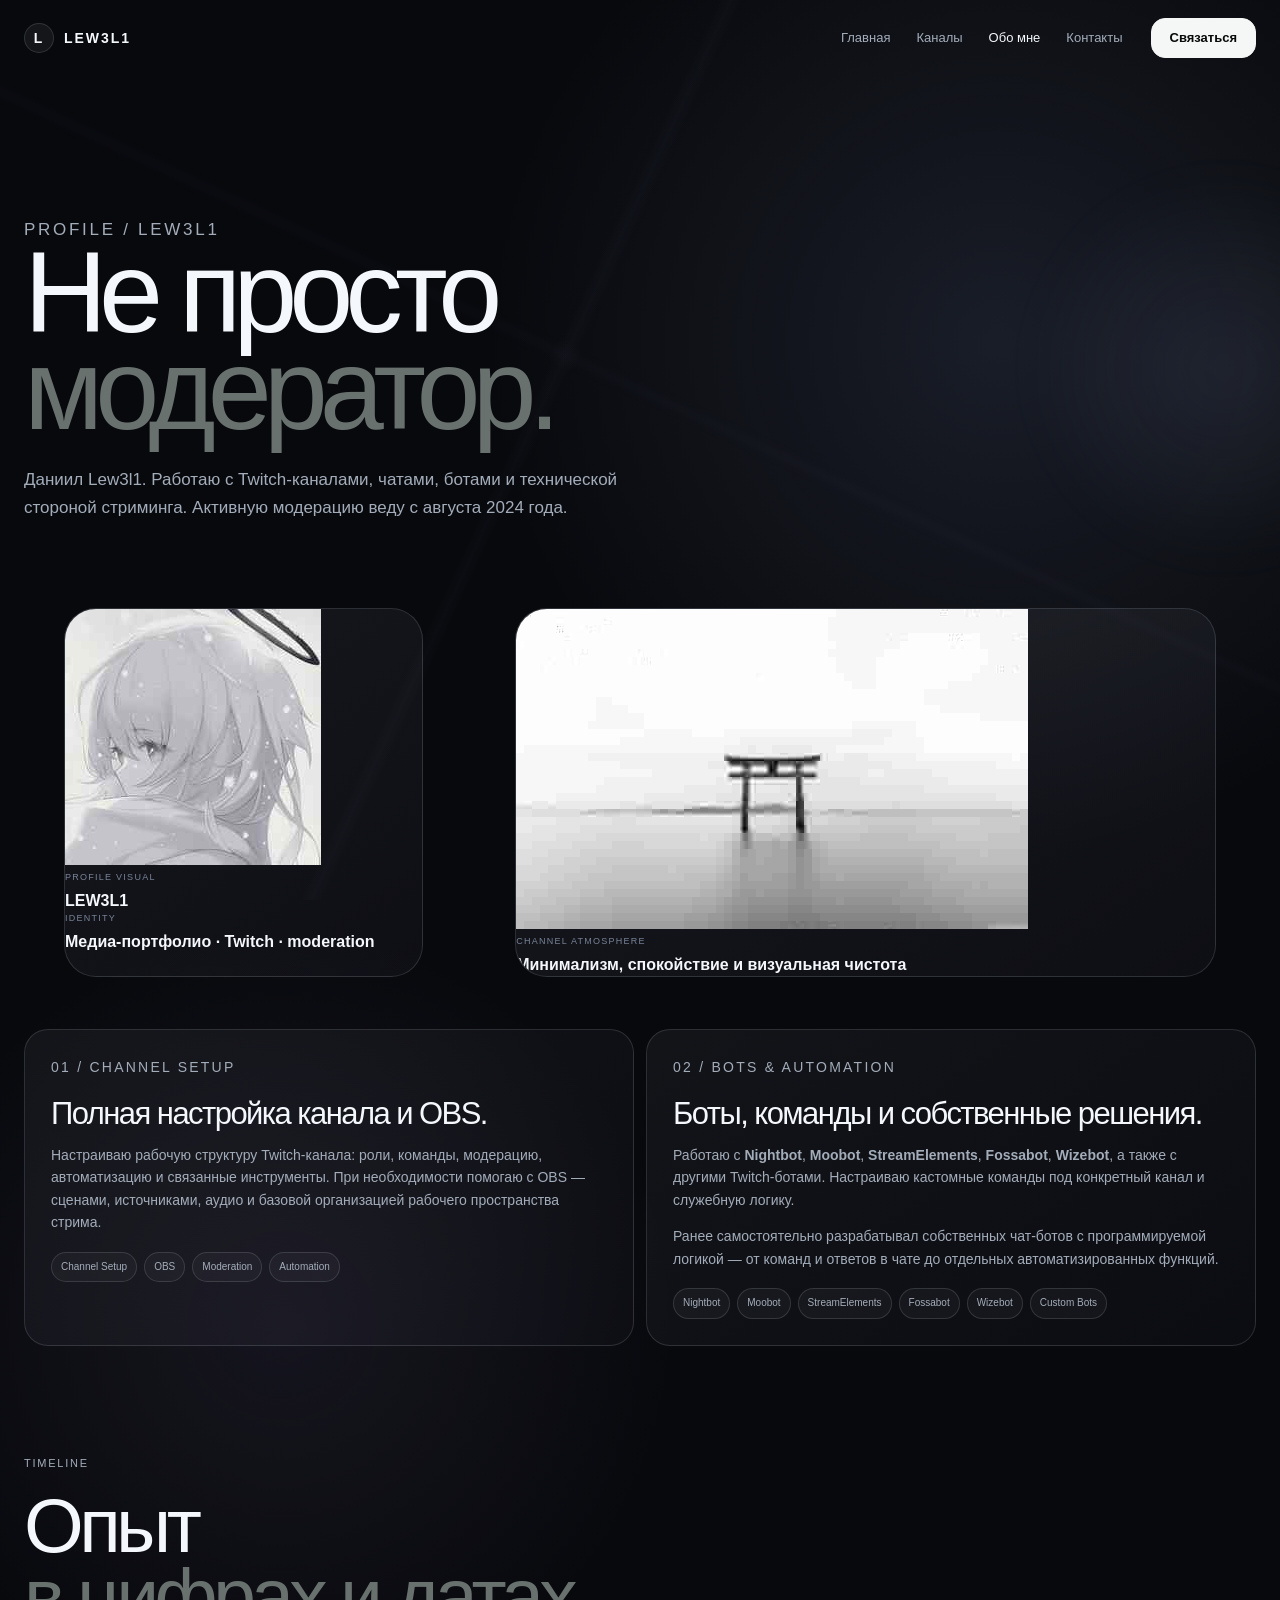
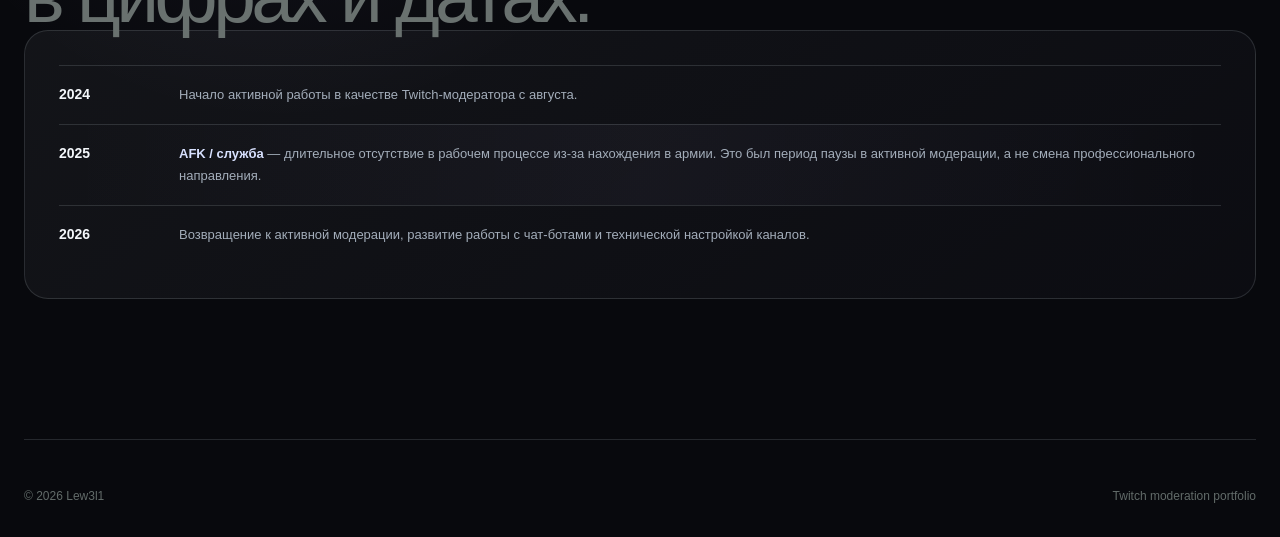
==== commit 82d63e71: "feat: add about profile media and channel banner" ====
--- a/about.html
+++ b/about.html
@@ -1 +1 @@
-<!doctype html><html lang="ru"><head><meta charset="utf-8"><meta name="viewport" content="width=device-width,initial-scale=1"><meta name="description" content="О Данииле Lew3l1 — Twitch-модераторе, работающем с чатами, ботами и настройкой каналов."><title>Обо мне — Lew3l1</title><link rel="stylesheet" href="css/variables.css"><link rel="stylesheet" href="css/base.css"><link rel="stylesheet" href="css/components.css"><link rel="stylesheet" href="css/pages.css"><link rel="stylesheet" href="css/responsive.css"><link rel="stylesheet" href="css/loader.css"></head><body class="about-page-shell"><div class="page-loader" id="pageLoader" role="status" aria-live="polite" aria-label="Загрузка страницы"><div class="loader-inner"><img class="loader-art" src="assets/loader.svg" alt="Lew3l1"><div class="loader-wordmark">LEW3L1</div><div class="loader-status">loading profile</div><div class="loader-progress" aria-hidden="true"><span></span></div></div></div><header class="site-header"><a class="brand" href="index.html" aria-label="Lew3l1 — главная"><span class="brand-mark">L</span><span>LEW3L1</span></a><nav class="nav" aria-label="Основная навигация"><a class="nav-link" href="index.html">Главная</a><a class="nav-link" href="channels.html">Каналы</a><a class="nav-link is-active" href="about.html">Обо мне</a><a class="nav-link" href="contact.html">Контакты</a></nav><a class="button button-small button-solid" href="contact.html">Связаться</a></header><main class="page-container about-page"><section class="page-hero about-hero" data-reveal><p class="eyebrow">PROFILE / LEW3L1</p><h1>Не просто<br><span class="muted">модератор.</span></h1><p>Даниил Lew3l1. Работаю с Twitch-каналами, чатами, ботами и технической стороной стриминга. Активную модерацию веду с августа 2024 года.</p></section><section class="about-identity" data-reveal><div class="about-photo-card"><div class="about-photo-slot"><span>LEW3L1</span><small>YOUR PHOTO / WILL BE ADDED</small></div></div><div class="about-banner-card"><div class="about-banner-slot"><span>TWITCH CHANNEL BANNER</span><small>YOUR BANNER / WILL BE ADDED</small></div><div class="about-banner-caption"><span class="meta-label">MEDIA PROFILE</span><strong>Стриминг · модерация · техническая настройка</strong></div></div></section><section class="about-grid about-grid-compact"><article class="glass-block service-detail-card" data-reveal><p class="eyebrow">01 / CHANNEL SETUP</p><h2>Полная настройка канала и OBS.</h2><p>Настраиваю рабочую структуру Twitch-канала: роли, команды, модерацию, автоматизацию и связанные инструменты. При необходимости помогаю с OBS — сценами, источниками, аудио и базовой организацией рабочего пространства стрима.</p><div class="detail-tags"><span>Channel Setup</span><span>OBS</span><span>Moderation</span><span>Automation</span></div></article><article class="glass-block service-detail-card" data-reveal><p class="eyebrow">02 / BOTS & AUTOMATION</p><h2>Боты, команды и собственные решения.</h2><p>Работаю с <strong>Nightbot</strong>, <strong>Moobot</strong>, <strong>StreamElements</strong>, <strong>Fossabot</strong>, <strong>Wizebot</strong>, а также с другими Twitch-ботами. Настраиваю кастомные команды под конкретный канал и служебную логику.</p><p>Ранее самостоятельно разрабатывал собственных чат-ботов с программируемой логикой — от команд и ответов в чате до отдельных автоматизированных функций.</p><div class="detail-tags"><span>Nightbot</span><span>Moobot</span><span>StreamElements</span><span>Fossabot</span><span>Wizebot</span><span>Custom Bots</span></div></article></section><section class="services about-timeline-section"><div class="section-heading" data-reveal><p class="eyebrow">TIMELINE</p><h2>Опыт<br><span class="muted">в цифрах и датах.</span></h2></div><div class="glass-block timeline timeline-compact" data-reveal><div class="timeline-item"><strong>2024</strong><p>Начало активной работы в качестве Twitch-модератора с августа.</p></div><div class="timeline-item timeline-item-afk"><strong>2025</strong><p><b>AFK / служба</b> — длительное отсутствие в рабочем процессе из-за нахождения в армии. Это был период паузы в активной модерации, а не смена профессионального направления.</p></div><div class="timeline-item"><strong>2026</strong><p>Возвращение к активной модерации, развитие работы с чат-ботами и технической настройкой каналов.</p></div></div></section></main><footer class="site-footer page-container"><span>© 2026 Lew3l1</span><span>Twitch moderation portfolio</span></footer><script src="js/loader.js" defer></script><script src="js/app.js" defer></script></body></html>
+<!doctype html><html lang="ru"><head><meta charset="utf-8"><meta name="viewport" content="width=device-width,initial-scale=1"><meta name="description" content="О Данииле Lew3l1 — Twitch-модераторе, работающем с чатами, ботами и настройкой каналов."><title>Обо мне — Lew3l1</title><link rel="stylesheet" href="css/variables.css"><link rel="stylesheet" href="css/base.css"><link rel="stylesheet" href="css/components.css"><link rel="stylesheet" href="css/pages.css"><link rel="stylesheet" href="css/responsive.css"><link rel="stylesheet" href="css/loader.css"></head><body class="about-page-shell"><div class="page-loader" id="pageLoader" role="status" aria-live="polite" aria-label="Загрузка страницы"><div class="loader-inner"><img class="loader-art" src="assets/loader.svg" alt="Lew3l1"><div class="loader-wordmark">LEW3L1</div><div class="loader-status">loading profile</div><div class="loader-progress" aria-hidden="true"><span></span></div></div></div><header class="site-header"><a class="brand" href="index.html" aria-label="Lew3l1 — главная"><span class="brand-mark">L</span><span>LEW3L1</span></a><nav class="nav" aria-label="Основная навигация"><a class="nav-link" href="index.html">Главная</a><a class="nav-link" href="channels.html">Каналы</a><a class="nav-link is-active" href="about.html" aria-current="page">Обо мне</a><a class="nav-link" href="contact.html">Контакты</a></nav><a class="button button-small button-solid" href="contact.html">Связаться</a></header><main class="page-container about-page"><section class="page-hero about-hero" data-reveal><p class="eyebrow">PROFILE / LEW3L1</p><h1>Не просто<br><span class="muted">модератор.</span></h1><p>Даниил Lew3l1. Работаю с Twitch-каналами, чатами, ботами и технической стороной стриминга. Активную модерацию веду с августа 2024 года.</p></section><section class="about-identity about-identity-media" data-reveal><figure class="about-photo-card"><div class="about-photo-image-wrap"><img src="assets/about/profile-art.jpg" alt="Визуальный образ LEW3L1" loading="eager" decoding="async"><div class="media-glass-badge"><span class="meta-label">PROFILE VISUAL</span><strong>LEW3L1</strong></div></div><figcaption><span class="meta-label">IDENTITY</span><strong>Медиа-портфолио · Twitch · moderation</strong></figcaption></figure><figure class="about-banner-card"><div class="about-banner-image-wrap"><img src="assets/about/torii-banner.jpg" alt="Минималистичный баннер канала" loading="lazy" decoding="async"></div><figcaption><span class="meta-label">CHANNEL ATMOSPHERE</span><strong>Минимализм, спокойствие и визуальная чистота</strong></figcaption></figure></section><section class="about-grid about-grid-compact"><article class="glass-block service-detail-card" data-reveal><p class="eyebrow">01 / CHANNEL SETUP</p><h2>Полная настройка канала и OBS.</h2><p>Настраиваю рабочую структуру Twitch-канала: роли, команды, модерацию, автоматизацию и связанные инструменты. При необходимости помогаю с OBS — сценами, источниками, аудио и базовой организацией рабочего пространства стрима.</p><div class="detail-tags"><span>Channel Setup</span><span>OBS</span><span>Moderation</span><span>Automation</span></div></article><article class="glass-block service-detail-card" data-reveal><p class="eyebrow">02 / BOTS & AUTOMATION</p><h2>Боты, команды и собственные решения.</h2><p>Работаю с <strong>Nightbot</strong>, <strong>Moobot</strong>, <strong>StreamElements</strong>, <strong>Fossabot</strong>, <strong>Wizebot</strong>, а также с другими Twitch-ботами. Настраиваю кастомные команды под конкретный канал и служебную логику.</p><p>Ранее самостоятельно разрабатывал собственных чат-ботов с программируемой логикой — от команд и ответов в чате до отдельных автоматизированных функций.</p><div class="detail-tags"><span>Nightbot</span><span>Moobot</span><span>StreamElements</span><span>Fossabot</span><span>Wizebot</span><span>Custom Bots</span></div></article></section><section class="services about-timeline-section"><div class="section-heading" data-reveal><p class="eyebrow">TIMELINE</p><h2>Опыт<br><span class="muted">в цифрах и датах.</span></h2></div><div class="glass-block timeline timeline-compact" data-reveal><div class="timeline-item"><strong>2024</strong><p>Начало активной работы в качестве Twitch-модератора с августа.</p></div><div class="timeline-item timeline-item-afk"><strong>2025</strong><p><b>AFK / служба</b> — длительное отсутствие в рабочем процессе из-за нахождения в армии. Это был период паузы в активной модерации, а не смена профессионального направления.</p></div><div class="timeline-item"><strong>2026</strong><p>Возвращение к активной модерации, развитие работы с чат-ботами и технической настройкой каналов.</p></div></div></section></main><footer class="site-footer page-container"><span>© 2026 Lew3l1</span><span>Twitch moderation portfolio</span></footer><script src="js/loader.js" defer></script><script src="js/app.js" defer></script></body></html>
--- a/css/pages.css
+++ b/css/pages.css
@@ -1,5 +1,6 @@
-.page-hero{padding:130px 0 70px}.page-hero h1{font-size:clamp(60px,9vw,120px);line-height:.84;letter-spacing:-.07em;font-weight:500;margin:0;max-width:900px}.page-hero p{max-width:650px;color:var(--muted);font-size:17px;line-height:1.65;margin:28px 0 0}.portfolio-overview{display:grid;grid-template-columns:repeat(3,1fr);gap:12px;margin-bottom:24px}.portfolio-overview>div{padding:20px 22px;border:1px solid var(--line);border-radius:var(--radius-lg);background:rgba(236,241,248,.03)}.portfolio-overview strong{display:block;font-size:28px;letter-spacing:-.04em}.portfolio-overview span{display:block;margin-top:5px;color:var(--muted);font-size:12px}.channel-toolbar{display:flex;align-items:center;justify-content:space-between;gap:16px;margin-bottom:20px}.filter-row{display:flex;gap:8px;flex-wrap:wrap}.filter-button{border:1px solid var(--line);background:rgba(236,241,248,.035);color:var(--muted);border-radius:999px;padding:10px 16px;cursor:pointer;min-height:42px;transition:background .2s var(--ease),color .2s var(--ease),border-color .2s var(--ease)}.filter-button:hover,.filter-button:focus-visible{border-color:rgba(185,201,255,.34);color:var(--text)}.filter-button.is-active,.filter-button[aria-pressed="true"]{background:var(--accent);color:#10131b;border-color:var(--accent)}.search-wrap{display:block;width:min(100%,360px)}.channel-grid{display:grid;grid-template-columns:repeat(3,1fr);gap:14px}.channel-card{position:relative;overflow:hidden;padding:22px;border:1px solid var(--line);border-radius:var(--radius-lg);background:linear-gradient(145deg,rgba(236,241,248,.065),rgba(200,183,255,.035));min-height:345px;display:flex;flex-direction:column;transition:transform .3s var(--ease),border-color .3s var(--ease),background .3s var(--ease)}.channel-card:hover{transform:translateY(-4px);border-color:rgba(185,201,255,.3);background:linear-gradient(145deg,rgba(236,241,248,.08),rgba(200,183,255,.05))}.channel-card:focus-within{border-color:rgba(185,201,255,.42)}.channel-card-top{display:flex;align-items:center;gap:14px}.channel-avatar{width:58px;height:58px;flex:0 0 58px;border-radius:18px;overflow:hidden;background:linear-gradient(145deg,rgba(185,201,255,.18),rgba(200,183,255,.14));display:grid;place-items:center}.channel-avatar-image{display:block;width:100%;height:100%;object-fit:cover}.channel-avatar-fallback{font-size:14px;font-weight:700;letter-spacing:.08em;color:var(--text)}.channel-name{min-width:0}.channel-name strong{display:block;font-size:17px;white-space:nowrap;overflow:hidden;text-overflow:ellipsis}.channel-name span{font-size:12px;color:var(--muted)}.channel-status{margin-left:auto;flex:0 0 auto;font-size:9px;letter-spacing:.12em;padding:7px 9px;border-radius:999px;background:rgba(236,241,248,.06);color:var(--muted)}.channel-status.status-active{background:var(--success-soft);color:var(--success)}.channel-status.status-former{background:rgba(236,241,248,.06);color:var(--muted)}.channel-status.status-verify{background:var(--warning-soft);color:var(--warning)}.channel-card-body{margin-top:auto;padding-top:30px}.channel-meta-grid{display:grid;grid-template-columns:1fr 1fr;gap:12px;padding-bottom:22px;border-bottom:1px solid var(--line)}.channel-meta-grid span,.channel-description-block>span{display:block;margin-bottom:7px;color:var(--muted);font-size:9px;letter-spacing:.14em}.channel-meta-grid strong{font-size:14px}.channel-description-block{padding:20px 0 4px}.channel-description-block p{margin:0;color:var(--muted);font-size:13px;line-height:1.6;min-height:42px}.channel-status-note{display:block;max-width:100%;margin-top:14px;font-size:11px;line-height:1.5;color:var(--muted)}.channel-status-note.status-active{color:var(--success)}.channel-status-note.status-verify{color:var(--warning)}.channel-card-footer{display:flex;justify-content:space-between;align-items:center;gap:12px;margin-top:22px;padding-top:16px;border-top:1px solid var(--line);color:var(--muted);font-size:12px}.channel-link{font-size:13px;font-weight:650;color:var(--text)}.channel-link:hover{color:var(--accent-strong)}.empty-state{display:grid;gap:7px;place-items:center;min-height:180px;padding:50px;text-align:center;border:1px dashed var(--line);border-radius:var(--radius-lg);color:var(--muted);grid-column:1/-1}.empty-state strong{color:var(--text);font-size:17px}.about-grid,.contact-grid{display:grid;grid-template-columns:1fr 1fr;gap:12px}.glass-block{padding:34px;border:1px solid var(--line);border-radius:var(--radius-lg);background:linear-gradient(145deg,rgba(236,241,248,.05),rgba(200,183,255,.025))}.glass-block h2{font-size:38px;letter-spacing:-.05em;margin:0 0 18px;font-weight:500}.glass-block p{color:var(--muted);font-size:15px;line-height:1.7}.timeline{display:grid;gap:0}.timeline-item{display:grid;grid-template-columns:100px 1fr;gap:20px;padding:22px 0;border-top:1px solid var(--line)}.timeline-item strong{font-size:14px}.timeline-item p{margin:0;color:var(--muted);font-size:14px}.timeline-item-afk{background:linear-gradient(90deg,transparent,rgba(200,183,255,.04),transparent)}.timeline-item-afk b{color:var(--accent-strong);font-weight:650}.status-note-grid{display:grid;grid-template-columns:repeat(3,1fr);gap:12px}.status-note-grid h3{font-size:22px;letter-spacing:-.035em;margin:10px 0 8px}.status-note-grid p{margin:0}.contact-card{padding:34px;border:1px solid var(--line);border-radius:var(--radius-lg);background:linear-gradient(145deg,rgba(236,241,248,.06),rgba(200,183,255,.03))}.contact-list{display:grid;gap:10px;margin-top:25px}.contact-item{display:flex;align-items:center;justify-content:space-between;padding:17px;border:1px solid var(--line);border-radius:15px}.contact-item span{color:var(--muted);font-size:13px}.contact-item strong{font-size:14px}.search{width:100%;background:rgba(236,241,248,.04);border:1px solid var(--line);border-radius:999px;color:var(--text);padding:11px 16px;outline:none}.search:focus{border-color:rgba(185,201,255,.45);box-shadow:0 0 0 4px rgba(185,201,255,.08)}
+.page-hero{padding:130px 0 70px}.page-hero h1{font-size:clamp(60px,9vw,120px);line-height:.84;letter-spacing:-.07em;font-weight:500;margin:0;max-width:900px}.page-hero p{max-width:650px;color:var(--muted);font-size:17px;line-height:1.65;margin:28px 0 0}.portfolio-overview{display:grid;grid-template-columns:repeat(3,1fr);gap:12px;margin-bottom:24px}.portfolio-overview>div{padding:20px 22px;border:1px solid var(--line);border-radius:var(--radius-lg);background:rgba(236,241,248,.03)}.portfolio-overview strong{display:block;font-size:28px;letter-spacing:-.04em}.portfolio-overview span{display:block;margin-top:5px;color:var(--muted);font-size:12px}.channel-toolbar{display:flex;align-items:center;justify-content:space-between;gap:16px;margin-bottom:20px}.filter-row{display:flex;gap:8px;flex-wrap:wrap}.filter-button{border:1px solid var(--line);background:rgba(236,241,248,.035);color:var(--muted);border-radius:999px;padding:10px 16px;cursor:pointer;min-height:42px;transition:background .2s var(--ease),color .2s var(--ease),border-color .2s var(--ease)}.filter-button:hover,.filter-button:focus-visible{border-color:rgba(185,201,255,.34);color:var(--text)}.filter-button.is-active,.filter-button[aria-pressed="true"]{background:var(--accent);color:#10131b;border-color:var(--accent)}.search-wrap{display:block;width:min(100%,360px)}.channel-grid{display:grid;grid-template-columns:repeat(3,1fr);gap:14px}.channel-card{position:relative;overflow:hidden;padding:22px;border:1px solid var(--line);border-radius:var(--radius-lg);background:linear-gradient(145deg,rgba(236,241,248,.065),rgba(200,183,255,.035));min-height:345px;display:flex;flex-direction:column;transition:transform .3s var(--ease),border-color .3s var(--ease),background .3s var(--ease)}.channel-card:hover{transform:translateY(-4px);border-color:rgba(185,201,255,.3);background:linear-gradient(145deg,rgba(236,241,248,.08),rgba(200,183,255,.05))}.channel-card:focus-within{border-color:rgba(185,201,255,.42)}.channel-card-top{display:flex;align-items:center;gap:14px}.channel-avatar{width:58px;height:58px;flex:0 0 58px;border-radius:18px;overflow:hidden;background:linear-gradient(145deg,rgba(185,201,255,.18),rgba(200,183,255,.14));display:grid;place-items:center}.channel-avatar-image{display:block;width:100%;height:100%;object-fit:cover}.channel-avatar-fallback{font-size:14px;font-weight:700;letter-spacing:.08em;color:var(--text)}.channel-name{min-width:0}.channel-name strong{display:block;font-size:17px;white-space:nowrap;overflow:hidden;text-overflow:ellipsis}.channel-name span{font-size:12px;color:var(--muted)}.channel-status{margin-left:auto;flex:0 0 auto;font-size:9px;letter-spacing:.12em;padding:7px 9px;border-radius:999px;background:rgba(236,241,248,.06);color:var(--muted)}.channel-status.status-active{background:var(--success-soft);color:var(--success)}.channel-status.status-former{background:rgba(236,241,248,.06);color:var(--muted)}.channel-status.status-verify{background:var(--warning-soft);color:var(--warning)}.channel-card-body{margin-top:auto;padding-top:30px}.channel-meta-grid{display:grid;grid-template-columns:1fr 1fr;gap:12px;padding-bottom:22px;border-bottom:1px solid var(--line)}.channel-meta-grid span,.channel-description-block>span{display:block;margin-bottom:7px;color:var(--muted);font-size:9px;letter-spacing:.14em}.channel-meta-grid strong{font-size:14px}.channel-description-block{padding:20px 0 4px}.channel-description-block p{margin:0;color:var(--muted);font-size:13px;line-height:1.6;min-height:42px}.channel-status-note{display:block;max-width:100%;margin-top:14px;font-size:11px;line-height:1.5;color:var(--muted)}.channel-status-note.status-active{color:var(--success)}.channel-status-note.status-verify{color:var(--warning)}.channel-card-footer{display:flex;justify-content:space-between;align-items:center;gap:12px;margin-top:22px;padding-top:16px;border-top:1px solid var(--line);color:var(--muted);font-size:12px}.channel-link{font-size:13px;font-weight:650;color:var(--text)}.channel-link:hover{color:var(--accent-strong)}.empty-state{display:grid;gap:7px;place-items:center;min-height:180px;padding:50px;text-align:center;border:1px dashed var(--line);border-radius:var(--radius-lg);color:var(--muted);grid-column:1/-1}.empty-state strong{color:var(--text);font-size:17px}.about-grid,.contact-grid{display:grid;grid-template-columns:1fr 1fr;gap:12px}.glass-block{padding:34px;border:1px solid var(--line);border-radius:var(--radius-lg);background:linear-gradient(145deg,rgba(236,241,248,.05),rgba(200,183,255,.025))}.glass-block h2{font-size:38px;letter-spacing:-.05em;margin:0 0 18px;font-weight:500}.glass-block p{color:var(--muted);font-size:15px;line-height:1.7}.timeline{display:grid;gap:0}.timeline-item{display:grid;grid-template-columns:100px 1fr;gap:20px;padding:22px 0;border-top:1px solid var(--line)}.timeline-item strong{font-size:14px}.timeline-item p{margin:0;color:var(--muted);font-size:14px}.timeline-item-afk{background:linear-gradient(90deg,transparent,rgba(200,183,255,.04),transparent)}.timeline-item-afk b{color:var(--accent-strong);font-weight:650}.contact-card{padding:34px;border:1px solid var(--line);border-radius:var(--radius-lg);background:linear-gradient(145deg,rgba(236,241,248,.06),rgba(200,183,255,.03))}.contact-list{display:grid;gap:10px;margin-top:25px}.contact-item{display:flex;align-items:center;justify-content:space-between;padding:17px;border:1px solid var(--line);border-radius:15px}.contact-item span{color:var(--muted);font-size:13px}.contact-item strong{font-size:14px}.search{width:100%;background:rgba(236,241,248,.04);border:1px solid var(--line);border-radius:999px;color:var(--text);padding:11px 16px;outline:none}.search:focus{border-color:rgba(185,201,255,.45);box-shadow:0 0 0 4px rgba(185,201,255,.08)}
 body.channels-page-shell,body.about-page-shell,body.contact-page-shell{background:radial-gradient(circle at 78% 16%,rgba(167,194,255,.11),transparent 25%),radial-gradient(circle at 22% 62%,rgba(192,170,255,.075),transparent 24%),var(--bg);position:relative;isolation:isolate}body.channels-page-shell::before,body.about-page-shell::before,body.contact-page-shell::before{content:"";position:fixed;inset:0;z-index:-1;pointer-events:none;background:linear-gradient(115deg,transparent 0 42%,rgba(206,219,255,.035) 43%,transparent 44%),linear-gradient(25deg,transparent 0 53%,rgba(200,183,255,.03) 54%,transparent 55%);opacity:.65}.channels-page::after,.about-page-shell main::after,.contact-page-shell main::after{content:"";position:absolute;right:-12vw;top:140px;width:420px;height:420px;border-radius:50%;background:radial-gradient(circle,rgba(180,199,255,.09),transparent 68%);filter:blur(20px);pointer-events:none;z-index:-1}
-@media (max-width:900px){.channel-grid{grid-template-columns:repeat(2,1fr)}.portfolio-overview{grid-template-columns:1fr 1fr}.portfolio-overview>div:last-child{grid-column:1/-1}.channel-toolbar{align-items:stretch;flex-direction:column}.search-wrap{width:100%}.status-note-grid{grid-template-columns:1fr 1fr}.status-note-grid>article:last-child{grid-column:1/-1}}
-@media (max-width:620px){.page-hero{padding:105px 0 50px}.page-hero h1{font-size:clamp(48px,15vw,78px)}.channel-grid{grid-template-columns:1fr}.portfolio-overview{grid-template-columns:1fr}.portfolio-overview>div:last-child{grid-column:auto}.channel-card{min-height:325px}.channel-meta-grid{gap:8px}.channel-toolbar{margin-bottom:14px}.status-note-grid{grid-template-columns:1fr}.status-note-grid>article:last-child{grid-column:auto}}
+.about-page{padding-bottom:40px}.about-identity{display:grid;grid-template-columns:.72fr 1.28fr;gap:12px;margin:0 0 36px}.about-photo-card,.about-banner-card{border:1px solid var(--line);border-radius:var(--radius-xl);overflow:hidden;background:linear-gradient(145deg,rgba(236,241,248,.065),rgba(200,183,255,.035));min-height:340px}.about-photo-slot,.about-banner-slot{height:100%;min-height:340px;display:flex;flex-direction:column;justify-content:flex-end;padding:24px;position:relative;overflow:hidden;background:radial-gradient(circle at 72% 18%,rgba(185,201,255,.13),transparent 32%),linear-gradient(145deg,#121724,#0a0c11)}.about-photo-slot::before,.about-banner-slot::before{content:"";position:absolute;inset:10%;border:1px solid rgba(185,201,255,.12);border-radius:28px;transform:rotate(-4deg)}.about-photo-slot span,.about-banner-slot span,.about-photo-slot small,.about-banner-slot small{position:relative;z-index:1}.about-photo-slot span,.about-banner-slot span{font-size:22px;font-weight:600;letter-spacing:-.04em}.about-photo-slot small,.about-banner-slot small{margin-top:6px;color:var(--muted);font-size:10px;letter-spacing:.14em}.about-banner-card{display:flex;flex-direction:column;min-height:340px}.about-banner-slot{min-height:280px;justify-content:center}.about-banner-caption{display:flex;justify-content:space-between;align-items:center;gap:20px;padding:18px 22px;border-top:1px solid var(--line)}.about-banner-caption strong{font-size:14px}.about-grid-compact{gap:12px;margin-top:0}.service-detail-card{padding:26px;min-height:250px}.service-detail-card h2{font-size:31px;line-height:1.02;max-width:560px;margin-bottom:14px}.service-detail-card p{font-size:14px;line-height:1.6}.detail-tags{display:flex;gap:7px;flex-wrap:wrap;margin-top:18px}.detail-tags span{font-size:10px;color:var(--muted);padding:7px 9px;border:1px solid var(--line);border-radius:999px;background:rgba(236,241,248,.035)}.about-timeline-section{padding-top:110px}.timeline-compact .timeline-item{padding:18px 0}.timeline-compact .timeline-item p{font-size:13px}
+@media (max-width:900px){.channel-grid{grid-template-columns:repeat(2,1fr)}.portfolio-overview{grid-template-columns:1fr 1fr}.portfolio-overview>div:last-child{grid-column:1/-1}.channel-toolbar{align-items:stretch;flex-direction:column}.search-wrap{width:100%}.about-identity{grid-template-columns:1fr}.about-photo-card,.about-banner-card,.about-photo-slot,.about-banner-slot{min-height:300px}}
+@media (max-width:620px){.page-hero{padding:105px 0 50px}.page-hero h1{font-size:clamp(48px,15vw,78px)}.channel-grid{grid-template-columns:1fr}.portfolio-overview{grid-template-columns:1fr}.portfolio-overview>div:last-child{grid-column:auto}.channel-card{min-height:325px}.channel-meta-grid{gap:8px}.channel-toolbar{margin-bottom:14px}.about-photo-card,.about-banner-card,.about-photo-slot,.about-banner-slot{min-height:240px}.about-banner-slot{min-height:210px}.about-banner-caption{align-items:flex-start;flex-direction:column}.service-detail-card{padding:22px;min-height:0}.service-detail-card h2{font-size:27px}.about-timeline-section{padding-top:80px}.timeline-compact .timeline-item{grid-template-columns:65px 1fr;gap:14px}}
 @media (prefers-reduced-motion:reduce){.channel-card,.filter-button{transition:none}}
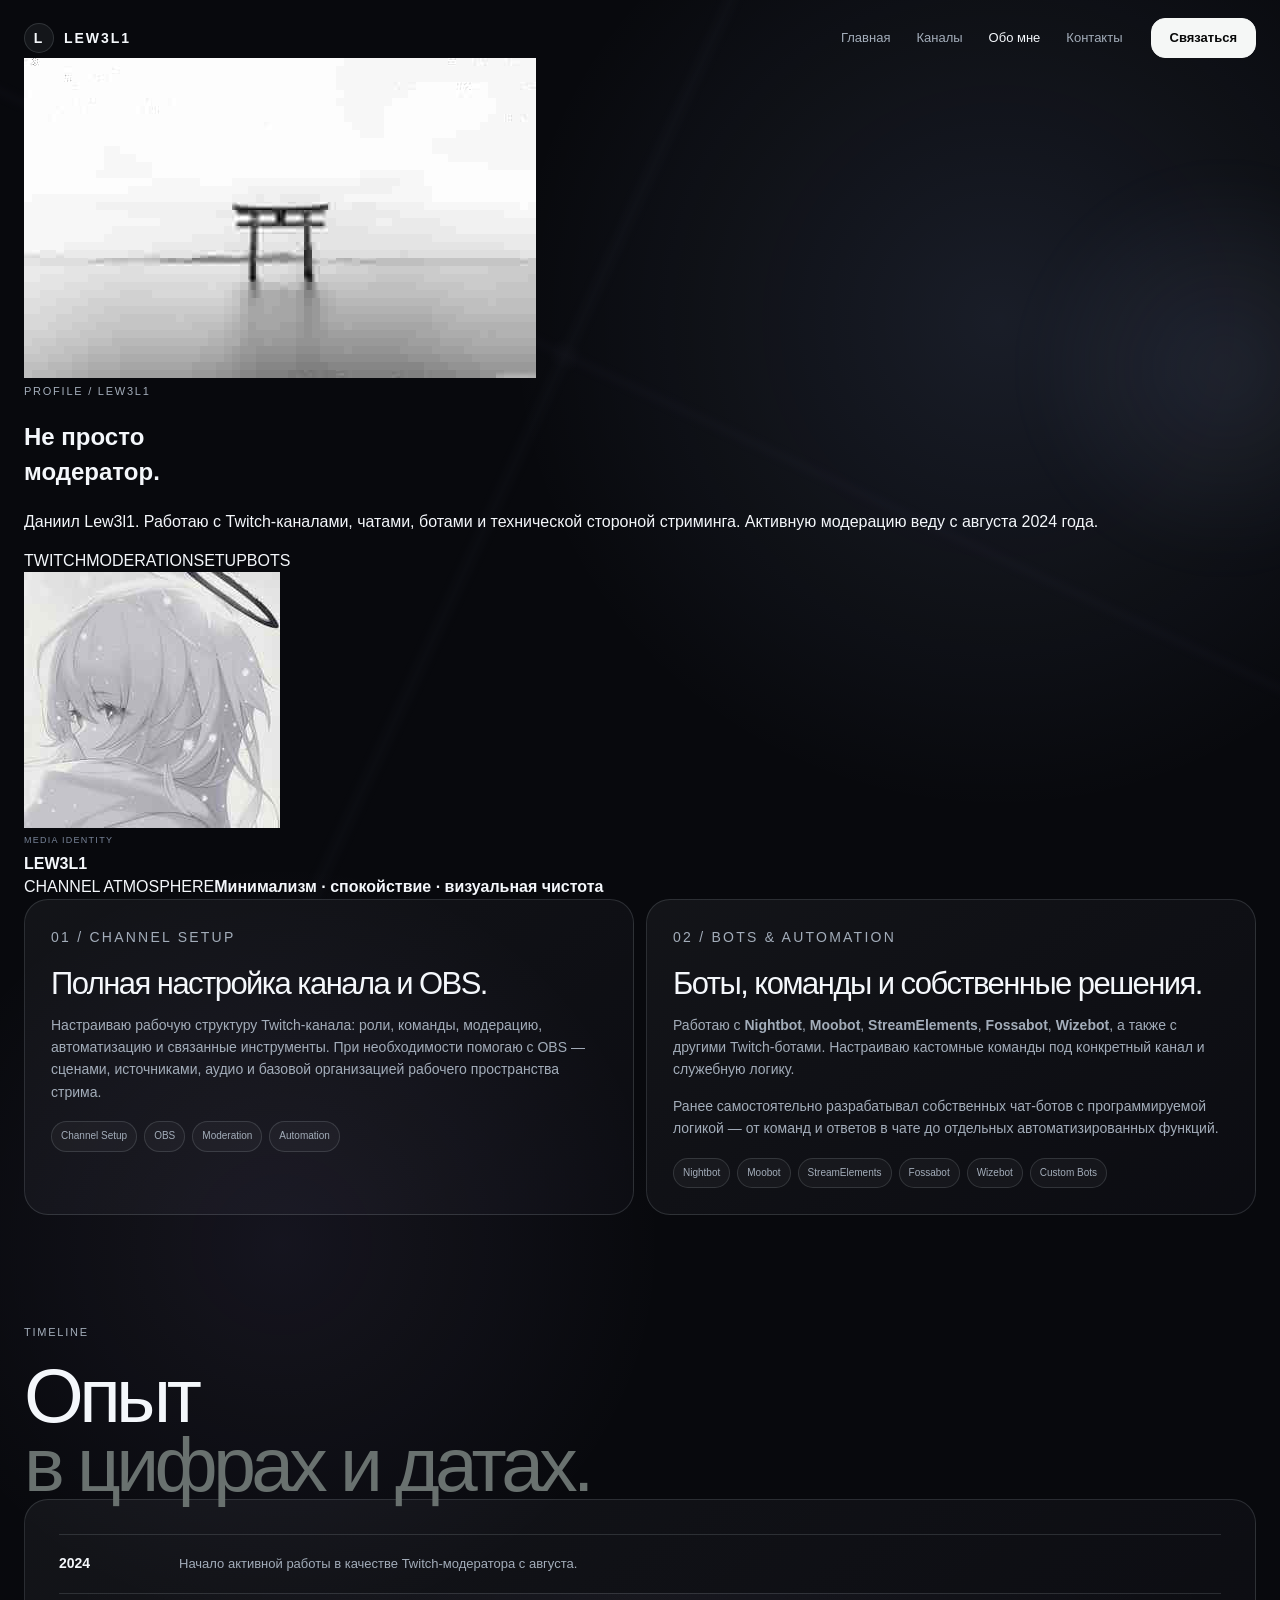
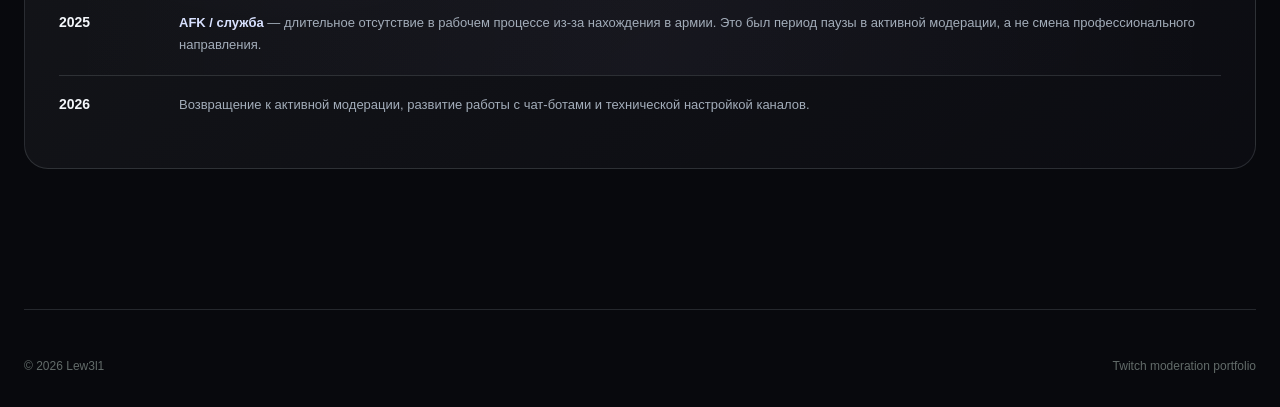
==== commit 2308fe1a: "design: rebuild about hero as transparent media glass" ====
--- a/about.html
+++ b/about.html
@@ -1 +1 @@
-<!doctype html><html lang="ru"><head><meta charset="utf-8"><meta name="viewport" content="width=device-width,initial-scale=1"><meta name="description" content="О Данииле Lew3l1 — Twitch-модераторе, работающем с чатами, ботами и настройкой каналов."><title>Обо мне — Lew3l1</title><link rel="stylesheet" href="css/variables.css"><link rel="stylesheet" href="css/base.css"><link rel="stylesheet" href="css/components.css"><link rel="stylesheet" href="css/pages.css"><link rel="stylesheet" href="css/responsive.css"><link rel="stylesheet" href="css/loader.css"></head><body class="about-page-shell"><div class="page-loader" id="pageLoader" role="status" aria-live="polite" aria-label="Загрузка страницы"><div class="loader-inner"><img class="loader-art" src="assets/loader.svg" alt="Lew3l1"><div class="loader-wordmark">LEW3L1</div><div class="loader-status">loading profile</div><div class="loader-progress" aria-hidden="true"><span></span></div></div></div><header class="site-header"><a class="brand" href="index.html" aria-label="Lew3l1 — главная"><span class="brand-mark">L</span><span>LEW3L1</span></a><nav class="nav" aria-label="Основная навигация"><a class="nav-link" href="index.html">Главная</a><a class="nav-link" href="channels.html">Каналы</a><a class="nav-link is-active" href="about.html" aria-current="page">Обо мне</a><a class="nav-link" href="contact.html">Контакты</a></nav><a class="button button-small button-solid" href="contact.html">Связаться</a></header><main class="page-container about-page"><section class="page-hero about-hero" data-reveal><p class="eyebrow">PROFILE / LEW3L1</p><h1>Не просто<br><span class="muted">модератор.</span></h1><p>Даниил Lew3l1. Работаю с Twitch-каналами, чатами, ботами и технической стороной стриминга. Активную модерацию веду с августа 2024 года.</p></section><section class="about-identity about-identity-media" data-reveal><figure class="about-photo-card"><div class="about-photo-image-wrap"><img src="assets/about/profile-art.jpg" alt="Визуальный образ LEW3L1" loading="eager" decoding="async"><div class="media-glass-badge"><span class="meta-label">PROFILE VISUAL</span><strong>LEW3L1</strong></div></div><figcaption><span class="meta-label">IDENTITY</span><strong>Медиа-портфолио · Twitch · moderation</strong></figcaption></figure><figure class="about-banner-card"><div class="about-banner-image-wrap"><img src="assets/about/torii-banner.jpg" alt="Минималистичный баннер канала" loading="lazy" decoding="async"></div><figcaption><span class="meta-label">CHANNEL ATMOSPHERE</span><strong>Минимализм, спокойствие и визуальная чистота</strong></figcaption></figure></section><section class="about-grid about-grid-compact"><article class="glass-block service-detail-card" data-reveal><p class="eyebrow">01 / CHANNEL SETUP</p><h2>Полная настройка канала и OBS.</h2><p>Настраиваю рабочую структуру Twitch-канала: роли, команды, модерацию, автоматизацию и связанные инструменты. При необходимости помогаю с OBS — сценами, источниками, аудио и базовой организацией рабочего пространства стрима.</p><div class="detail-tags"><span>Channel Setup</span><span>OBS</span><span>Moderation</span><span>Automation</span></div></article><article class="glass-block service-detail-card" data-reveal><p class="eyebrow">02 / BOTS & AUTOMATION</p><h2>Боты, команды и собственные решения.</h2><p>Работаю с <strong>Nightbot</strong>, <strong>Moobot</strong>, <strong>StreamElements</strong>, <strong>Fossabot</strong>, <strong>Wizebot</strong>, а также с другими Twitch-ботами. Настраиваю кастомные команды под конкретный канал и служебную логику.</p><p>Ранее самостоятельно разрабатывал собственных чат-ботов с программируемой логикой — от команд и ответов в чате до отдельных автоматизированных функций.</p><div class="detail-tags"><span>Nightbot</span><span>Moobot</span><span>StreamElements</span><span>Fossabot</span><span>Wizebot</span><span>Custom Bots</span></div></article></section><section class="services about-timeline-section"><div class="section-heading" data-reveal><p class="eyebrow">TIMELINE</p><h2>Опыт<br><span class="muted">в цифрах и датах.</span></h2></div><div class="glass-block timeline timeline-compact" data-reveal><div class="timeline-item"><strong>2024</strong><p>Начало активной работы в качестве Twitch-модератора с августа.</p></div><div class="timeline-item timeline-item-afk"><strong>2025</strong><p><b>AFK / служба</b> — длительное отсутствие в рабочем процессе из-за нахождения в армии. Это был период паузы в активной модерации, а не смена профессионального направления.</p></div><div class="timeline-item"><strong>2026</strong><p>Возвращение к активной модерации, развитие работы с чат-ботами и технической настройкой каналов.</p></div></div></section></main><footer class="site-footer page-container"><span>© 2026 Lew3l1</span><span>Twitch moderation portfolio</span></footer><script src="js/loader.js" defer></script><script src="js/app.js" defer></script></body></html>
+<!doctype html><html lang="ru"><head><meta charset="utf-8"><meta name="viewport" content="width=device-width,initial-scale=1"><meta name="description" content="О Данииле Lew3l1 — Twitch-модераторе, работающем с чатами, ботами и настройкой каналов."><title>Обо мне — Lew3l1</title><link rel="stylesheet" href="css/variables.css"><link rel="stylesheet" href="css/base.css"><link rel="stylesheet" href="css/components.css"><link rel="stylesheet" href="css/pages.css"><link rel="stylesheet" href="css/responsive.css"><link rel="stylesheet" href="css/loader.css"></head><body class="about-page-shell"><div class="page-loader" id="pageLoader" role="status" aria-live="polite" aria-label="Загрузка страницы"><div class="loader-inner"><img class="loader-art" src="assets/loader.svg" alt="Lew3l1"><div class="loader-wordmark">LEW3L1</div><div class="loader-status">loading profile</div><div class="loader-progress" aria-hidden="true"><span></span></div></div></div><header class="site-header"><a class="brand" href="index.html" aria-label="Lew3l1 — главная"><span class="brand-mark">L</span><span>LEW3L1</span></a><nav class="nav" aria-label="Основная навигация"><a class="nav-link" href="index.html">Главная</a><a class="nav-link" href="channels.html">Каналы</a><a class="nav-link is-active" href="about.html" aria-current="page">Обо мне</a><a class="nav-link" href="contact.html">Контакты</a></nav><a class="button button-small button-solid" href="contact.html">Связаться</a></header><main class="page-container about-page"><section class="about-hero-glass" data-reveal><img class="about-hero-bg" src="assets/about/torii-banner.jpg" alt="Минималистичный пейзаж с тории над водой" loading="eager"><div class="about-hero-overlay"></div><div class="about-hero-content"><p class="eyebrow">PROFILE / LEW3L1</p><h1>Не просто<br><span>модератор.</span></h1><p>Даниил Lew3l1. Работаю с Twitch-каналами, чатами, ботами и технической стороной стриминга. Активную модерацию веду с августа 2024 года.</p><div class="about-hero-tags"><span>TWITCH</span><span>MODERATION</span><span>SETUP</span><span>BOTS</span></div></div><div class="about-avatar-glass" data-parallax="0.18"><div class="about-avatar-ring"><img src="assets/about/profile-art.jpg" alt="Визуальный образ Lew3l1" loading="lazy"></div><div class="about-avatar-meta"><span class="meta-label">MEDIA IDENTITY</span><strong>LEW3L1</strong></div></div><div class="about-hero-caption"><span>CHANNEL ATMOSPHERE</span><strong>Минимализм · спокойствие · визуальная чистота</strong></div></section><section class="about-grid about-grid-compact"><article class="glass-block service-detail-card" data-reveal><p class="eyebrow">01 / CHANNEL SETUP</p><h2>Полная настройка канала и OBS.</h2><p>Настраиваю рабочую структуру Twitch-канала: роли, команды, модерацию, автоматизацию и связанные инструменты. При необходимости помогаю с OBS — сценами, источниками, аудио и базовой организацией рабочего пространства стрима.</p><div class="detail-tags"><span>Channel Setup</span><span>OBS</span><span>Moderation</span><span>Automation</span></div></article><article class="glass-block service-detail-card" data-reveal><p class="eyebrow">02 / BOTS & AUTOMATION</p><h2>Боты, команды и собственные решения.</h2><p>Работаю с <strong>Nightbot</strong>, <strong>Moobot</strong>, <strong>StreamElements</strong>, <strong>Fossabot</strong>, <strong>Wizebot</strong>, а также с другими Twitch-ботами. Настраиваю кастомные команды под конкретный канал и служебную логику.</p><p>Ранее самостоятельно разрабатывал собственных чат-ботов с программируемой логикой — от команд и ответов в чате до отдельных автоматизированных функций.</p><div class="detail-tags"><span>Nightbot</span><span>Moobot</span><span>StreamElements</span><span>Fossabot</span><span>Wizebot</span><span>Custom Bots</span></div></article></section><section class="services about-timeline-section"><div class="section-heading" data-reveal><p class="eyebrow">TIMELINE</p><h2>Опыт<br><span class="muted">в цифрах и датах.</span></h2></div><div class="glass-block timeline timeline-compact" data-reveal><div class="timeline-item"><strong>2024</strong><p>Начало активной работы в качестве Twitch-модератора с августа.</p></div><div class="timeline-item timeline-item-afk"><strong>2025</strong><p><b>AFK / служба</b> — длительное отсутствие в рабочем процессе из-за нахождения в армии. Это был период паузы в активной модерации, а не смена профессионального направления.</p></div><div class="timeline-item"><strong>2026</strong><p>Возвращение к активной модерации, развитие работы с чат-ботами и технической настройкой каналов.</p></div></div></section></main><footer class="site-footer page-container"><span>© 2026 Lew3l1</span><span>Twitch moderation portfolio</span></footer><script src="js/loader.js" defer></script><script src="js/app.js" defer></script></body></html>
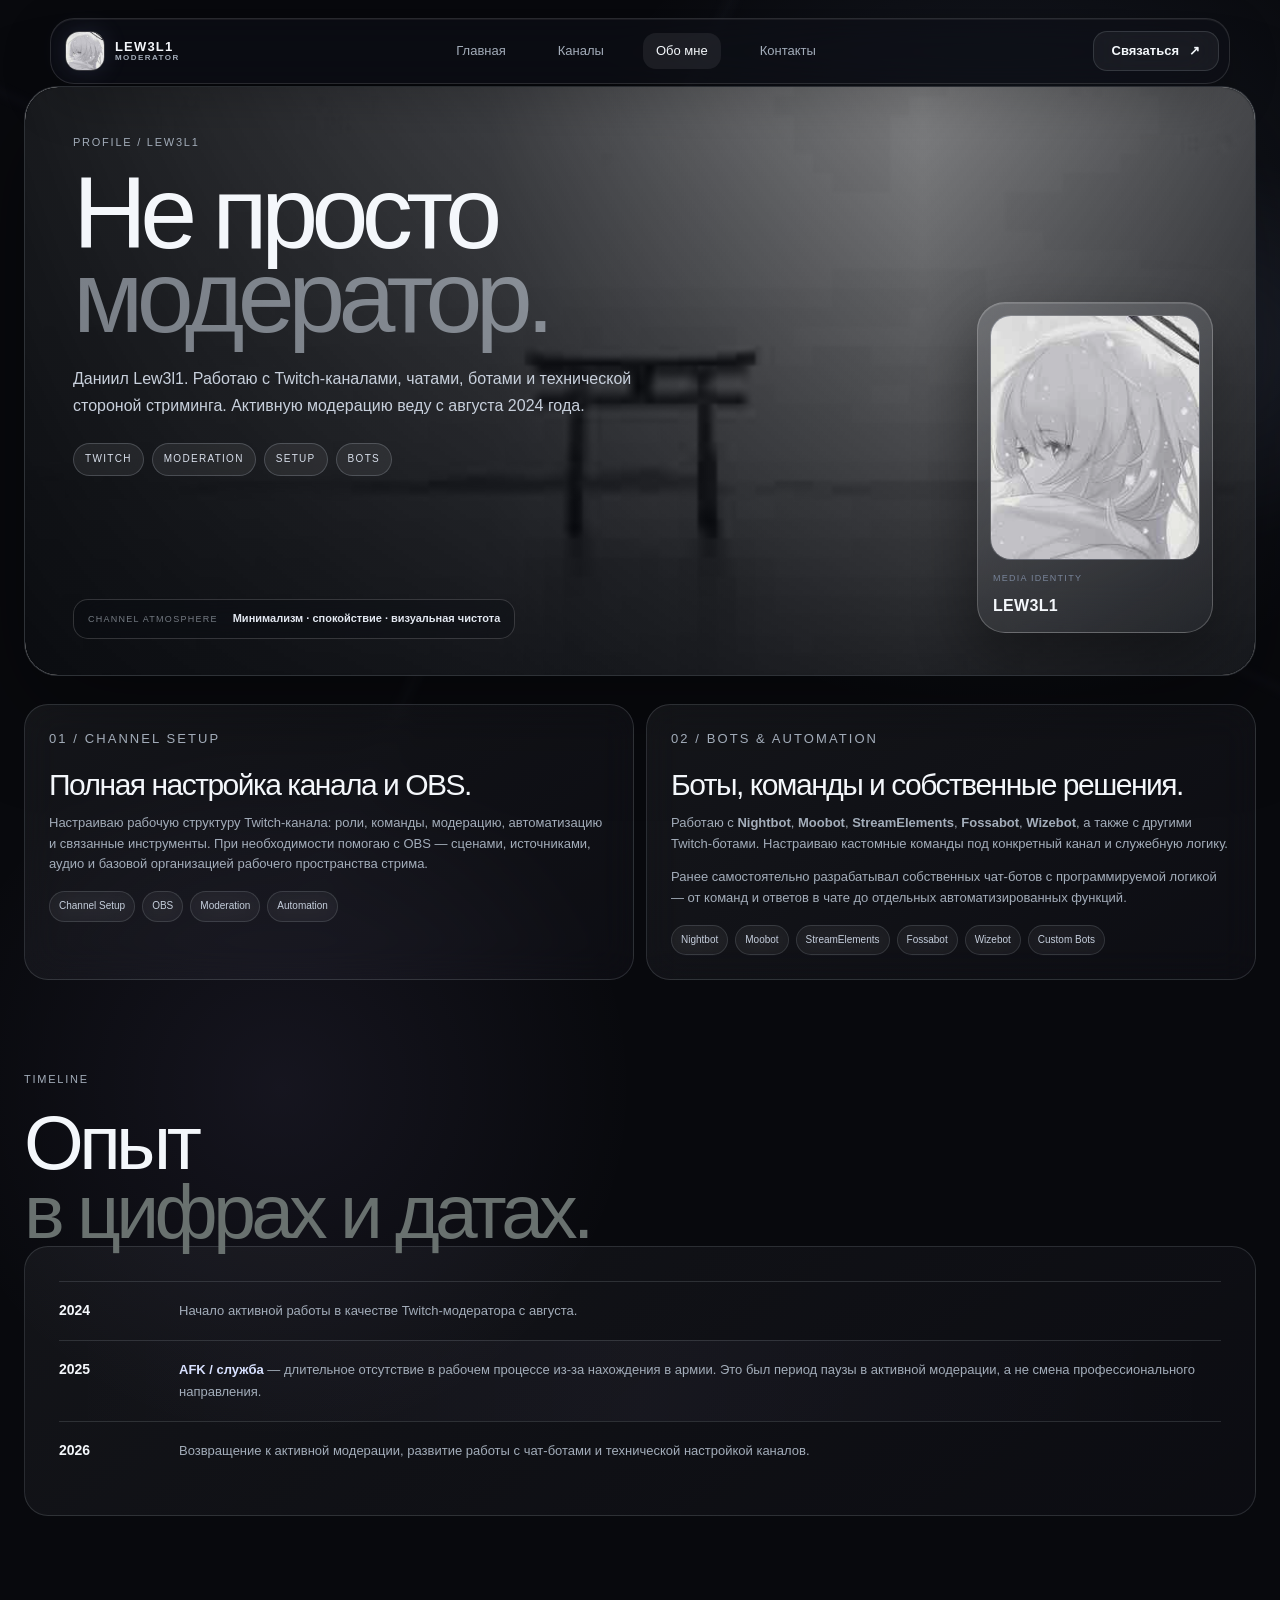
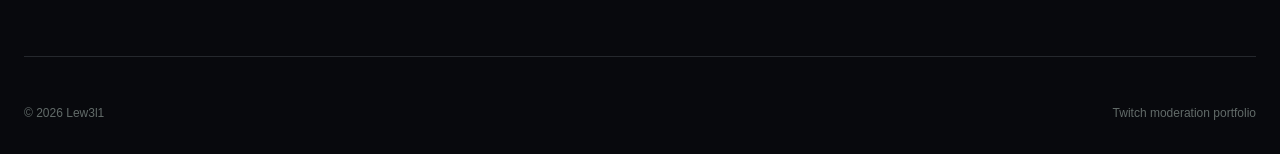
==== commit ab572e75: "Apply floating glass navigation and back-to-top control to About page" ====
--- a/about.html
+++ b/about.html
@@ -1 +1 @@
-<!doctype html><html lang="ru"><head><meta charset="utf-8"><meta name="viewport" content="width=device-width,initial-scale=1"><meta name="description" content="О Данииле Lew3l1 — Twitch-модераторе, работающем с чатами, ботами и настройкой каналов."><title>Обо мне — Lew3l1</title><link rel="stylesheet" href="css/variables.css"><link rel="stylesheet" href="css/base.css"><link rel="stylesheet" href="css/components.css"><link rel="stylesheet" href="css/pages.css"><link rel="stylesheet" href="css/responsive.css"><link rel="stylesheet" href="css/loader.css"></head><body class="about-page-shell"><div class="page-loader" id="pageLoader" role="status" aria-live="polite" aria-label="Загрузка страницы"><div class="loader-inner"><img class="loader-art" src="assets/loader.svg" alt="Lew3l1"><div class="loader-wordmark">LEW3L1</div><div class="loader-status">loading profile</div><div class="loader-progress" aria-hidden="true"><span></span></div></div></div><header class="site-header"><a class="brand" href="index.html" aria-label="Lew3l1 — главная"><span class="brand-mark">L</span><span>LEW3L1</span></a><nav class="nav" aria-label="Основная навигация"><a class="nav-link" href="index.html">Главная</a><a class="nav-link" href="channels.html">Каналы</a><a class="nav-link is-active" href="about.html" aria-current="page">Обо мне</a><a class="nav-link" href="contact.html">Контакты</a></nav><a class="button button-small button-solid" href="contact.html">Связаться</a></header><main class="page-container about-page"><section class="about-hero-glass" data-reveal><img class="about-hero-bg" src="assets/about/torii-banner.jpg" alt="Минималистичный пейзаж с тории над водой" loading="eager"><div class="about-hero-overlay"></div><div class="about-hero-content"><p class="eyebrow">PROFILE / LEW3L1</p><h1>Не просто<br><span>модератор.</span></h1><p>Даниил Lew3l1. Работаю с Twitch-каналами, чатами, ботами и технической стороной стриминга. Активную модерацию веду с августа 2024 года.</p><div class="about-hero-tags"><span>TWITCH</span><span>MODERATION</span><span>SETUP</span><span>BOTS</span></div></div><div class="about-avatar-glass" data-parallax="0.18"><div class="about-avatar-ring"><img src="assets/about/profile-art.jpg" alt="Визуальный образ Lew3l1" loading="lazy"></div><div class="about-avatar-meta"><span class="meta-label">MEDIA IDENTITY</span><strong>LEW3L1</strong></div></div><div class="about-hero-caption"><span>CHANNEL ATMOSPHERE</span><strong>Минимализм · спокойствие · визуальная чистота</strong></div></section><section class="about-grid about-grid-compact"><article class="glass-block service-detail-card" data-reveal><p class="eyebrow">01 / CHANNEL SETUP</p><h2>Полная настройка канала и OBS.</h2><p>Настраиваю рабочую структуру Twitch-канала: роли, команды, модерацию, автоматизацию и связанные инструменты. При необходимости помогаю с OBS — сценами, источниками, аудио и базовой организацией рабочего пространства стрима.</p><div class="detail-tags"><span>Channel Setup</span><span>OBS</span><span>Moderation</span><span>Automation</span></div></article><article class="glass-block service-detail-card" data-reveal><p class="eyebrow">02 / BOTS & AUTOMATION</p><h2>Боты, команды и собственные решения.</h2><p>Работаю с <strong>Nightbot</strong>, <strong>Moobot</strong>, <strong>StreamElements</strong>, <strong>Fossabot</strong>, <strong>Wizebot</strong>, а также с другими Twitch-ботами. Настраиваю кастомные команды под конкретный канал и служебную логику.</p><p>Ранее самостоятельно разрабатывал собственных чат-ботов с программируемой логикой — от команд и ответов в чате до отдельных автоматизированных функций.</p><div class="detail-tags"><span>Nightbot</span><span>Moobot</span><span>StreamElements</span><span>Fossabot</span><span>Wizebot</span><span>Custom Bots</span></div></article></section><section class="services about-timeline-section"><div class="section-heading" data-reveal><p class="eyebrow">TIMELINE</p><h2>Опыт<br><span class="muted">в цифрах и датах.</span></h2></div><div class="glass-block timeline timeline-compact" data-reveal><div class="timeline-item"><strong>2024</strong><p>Начало активной работы в качестве Twitch-модератора с августа.</p></div><div class="timeline-item timeline-item-afk"><strong>2025</strong><p><b>AFK / служба</b> — длительное отсутствие в рабочем процессе из-за нахождения в армии. Это был период паузы в активной модерации, а не смена профессионального направления.</p></div><div class="timeline-item"><strong>2026</strong><p>Возвращение к активной модерации, развитие работы с чат-ботами и технической настройкой каналов.</p></div></div></section></main><footer class="site-footer page-container"><span>© 2026 Lew3l1</span><span>Twitch moderation portfolio</span></footer><script src="js/loader.js" defer></script><script src="js/app.js" defer></script></body></html>
+<!doctype html><html lang="ru"><head><meta charset="utf-8"><meta name="viewport" content="width=device-width,initial-scale=1"><meta name="description" content="О Данииле Lew3l1 — Twitch-модераторе, работающем с чатами, ботами и настройкой каналов."><link rel="icon" type="image/jpeg" href="assets/about/profile-art.jpg"><link rel="apple-touch-icon" href="assets/about/profile-art.jpg"><title>Обо мне — Lew3l1</title><link rel="stylesheet" href="css/variables.css"><link rel="stylesheet" href="css/base.css"><link rel="stylesheet" href="css/components.css"><link rel="stylesheet" href="css/pages.css"><link rel="stylesheet" href="css/responsive.css"><link rel="stylesheet" href="css/loader.css"></head><body class="about-page-shell"><div class="page-loader" id="pageLoader" role="status" aria-live="polite" aria-label="Загрузка страницы"><div class="loader-inner"><img class="loader-art" src="assets/loader.svg" alt="Lew3l1"><div class="loader-wordmark">LEW3L1</div><div class="loader-status">loading profile</div><div class="loader-progress" aria-hidden="true"><span></span></div></div></div><header class="site-header floating-header" data-site-header><a class="brand brand-avatar" href="index.html" aria-label="Lew3l1 — главная"><span class="brand-avatar-wrap"><img src="assets/about/profile-art.jpg" alt="Lew3l1"></span><span class="brand-copy"><strong>LEW3L1</strong><small>MODERATOR</small></span></a><nav class="nav" aria-label="Основная навигация"><a class="nav-link" href="index.html">Главная</a><a class="nav-link" href="channels.html">Каналы</a><a class="nav-link is-active" href="about.html" aria-current="page">Обо мне</a><a class="nav-link" href="contact.html">Контакты</a></nav><a class="button button-small button-glass header-contact" href="contact.html">Связаться <span aria-hidden="true">↗</span></a></header><main class="page-container about-page"><section class="about-hero-glass" data-reveal><img class="about-hero-bg" src="assets/about/torii-banner.jpg" alt="Минималистичный пейзаж с тории над водой" loading="eager"><div class="about-hero-overlay"></div><div class="about-hero-content"><p class="eyebrow">PROFILE / LEW3L1</p><h1>Не просто<br><span>модератор.</span></h1><p>Даниил Lew3l1. Работаю с Twitch-каналами, чатами, ботами и технической стороной стриминга. Активную модерацию веду с августа 2024 года.</p><div class="about-hero-tags"><span>TWITCH</span><span>MODERATION</span><span>SETUP</span><span>BOTS</span></div></div><div class="about-avatar-glass" data-parallax="0.18"><div class="about-avatar-ring"><img src="assets/about/profile-art.jpg" alt="Визуальный образ Lew3l1" loading="lazy"></div><div class="about-avatar-meta"><span class="meta-label">MEDIA IDENTITY</span><strong>LEW3L1</strong></div></div><div class="about-hero-caption"><span>CHANNEL ATMOSPHERE</span><strong>Минимализм · спокойствие · визуальная чистота</strong></div></section><section class="about-grid about-grid-compact"><article class="glass-block service-detail-card" data-reveal><p class="eyebrow">01 / CHANNEL SETUP</p><h2>Полная настройка канала и OBS.</h2><p>Настраиваю рабочую структуру Twitch-канала: роли, команды, модерацию, автоматизацию и связанные инструменты. При необходимости помогаю с OBS — сценами, источниками, аудио и базовой организацией рабочего пространства стрима.</p><div class="detail-tags"><span>Channel Setup</span><span>OBS</span><span>Moderation</span><span>Automation</span></div></article><article class="glass-block service-detail-card" data-reveal><p class="eyebrow">02 / BOTS & AUTOMATION</p><h2>Боты, команды и собственные решения.</h2><p>Работаю с <strong>Nightbot</strong>, <strong>Moobot</strong>, <strong>StreamElements</strong>, <strong>Fossabot</strong>, <strong>Wizebot</strong>, а также с другими Twitch-ботами. Настраиваю кастомные команды под конкретный канал и служебную логику.</p><p>Ранее самостоятельно разрабатывал собственных чат-ботов с программируемой логикой — от команд и ответов в чате до отдельных автоматизированных функций.</p><div class="detail-tags"><span>Nightbot</span><span>Moobot</span><span>StreamElements</span><span>Fossabot</span><span>Wizebot</span><span>Custom Bots</span></div></article></section><section class="services about-timeline-section"><div class="section-heading" data-reveal><p class="eyebrow">TIMELINE</p><h2>Опыт<br><span class="muted">в цифрах и датах.</span></h2></div><div class="glass-block timeline timeline-compact" data-reveal><div class="timeline-item"><strong>2024</strong><p>Начало активной работы в качестве Twitch-модератора с августа.</p></div><div class="timeline-item timeline-item-afk"><strong>2025</strong><p><b>AFK / служба</b> — длительное отсутствие в рабочем процессе из-за нахождения в армии. Это был период паузы в активной модерации, а не смена профессионального направления.</p></div><div class="timeline-item"><strong>2026</strong><p>Возвращение к активной модерации, развитие работы с чат-ботами и технической настройкой каналов.</p></div></div></section></main><button class="back-to-top" type="button" data-back-to-top aria-label="Вернуться наверх"><span>↑</span></button><footer class="site-footer page-container"><span>© 2026 Lew3l1</span><span>Twitch moderation portfolio</span></footer><script src="js/loader.js" defer></script><script src="js/app.js" defer></script></body></html>
--- a/css/base.css
+++ b/css/base.css
@@ -1 +1 @@
-*{box-sizing:border-box}html{scroll-behavior:smooth}body{margin:0;background:radial-gradient(circle at 78% 18%,rgba(184,255,61,.07),transparent 28%),var(--bg);color:var(--text);font-family:-apple-system,BlinkMacSystemFont,"SF Pro Display","Segoe UI",sans-serif;line-height:1.45;-webkit-font-smoothing:antialiased}a{color:inherit;text-decoration:none}button,input{font:inherit}.page-container{width:min(calc(100% - 48px),var(--max));margin-inline:auto}.site-shell{min-height:100vh;overflow-x:hidden}.site-header{position:relative;z-index:5;width:min(calc(100% - 48px),var(--max));margin:18px auto 0;display:flex;align-items:center;gap:28px}.brand{display:flex;align-items:center;gap:10px;font-size:14px;font-weight:750;letter-spacing:.14em}.brand-mark{display:grid;place-items:center;width:30px;height:30px;border:1px solid var(--line);border-radius:50%;background:var(--surface)}.nav{display:flex;gap:26px;margin-left:auto}.nav-link{font-size:13px;color:var(--muted);transition:color .25s var(--ease)}.nav-link:hover,.nav-link.is-active{color:var(--text)}.button{min-height:48px;padding:0 20px;border-radius:14px;border:1px solid var(--line);display:inline-flex;align-items:center;justify-content:center;gap:10px;font-size:14px;font-weight:650;transition:transform .25s var(--ease),background .25s var(--ease),border-color .25s var(--ease)}.button:hover{transform:translateY(-2px)}.button-small{min-height:40px;padding-inline:18px;font-size:13px}.button-solid{background:#f5f7f6;color:#080909;border-color:#f5f7f6}.button-glass{background:rgba(255,255,255,.05);backdrop-filter:blur(18px)}.button:focus-visible,.nav-link:focus-visible,.brand:focus-visible{outline:2px solid var(--accent);outline-offset:4px}.eyebrow{font-size:11px;letter-spacing:.16em;text-transform:uppercase;color:var(--muted);margin:0 0 20px}.status-dot{display:inline-block;width:7px;height:7px;border-radius:50%;background:var(--accent);box-shadow:0 0 14px rgba(184,255,61,.8);vertical-align:middle}.muted{color:#69716f}.site-footer{display:flex;justify-content:space-between;padding:48px 0 32px;color:#626b69;font-size:12px;border-top:1px solid var(--line);margin-top:100px}.reveal{opacity:0;transform:translateY(18px);transition:opacity .7s var(--ease),transform .7s var(--ease)}.reveal.is-visible{opacity:1;transform:none}
+*{box-sizing:border-box}html{scroll-behavior:smooth;overflow-x:hidden}body{margin:0;background:radial-gradient(circle at 78% 18%,rgba(184,201,255,.07),transparent 28%),var(--bg);color:var(--text);font-family:-apple-system,BlinkMacSystemFont,"SF Pro Display","Segoe UI",sans-serif;line-height:1.45;-webkit-font-smoothing:antialiased;overflow-x:hidden;max-width:100vw}a{color:inherit;text-decoration:none}button,input{font:inherit}.page-container{width:min(calc(100% - 48px),var(--max));margin-inline:auto}.site-shell{min-height:100vh;overflow-x:hidden}.site-header{position:relative;z-index:5;width:min(calc(100% - 48px),var(--max));margin:18px auto 0;display:flex;align-items:center;gap:28px}.brand{display:flex;align-items:center;gap:10px;font-size:14px;font-weight:750;letter-spacing:.14em}.brand-mark{display:grid;place-items:center;width:30px;height:30px;border:1px solid var(--line);border-radius:50%;background:var(--surface)}.nav{display:flex;gap:26px;margin-left:auto}.nav-link{font-size:13px;color:var(--muted);transition:color .25s var(--ease)}.nav-link:hover,.nav-link.is-active{color:var(--text)}.button{min-height:48px;padding:0 20px;border-radius:14px;border:1px solid var(--line);display:inline-flex;align-items:center;justify-content:center;gap:10px;font-size:14px;font-weight:650;transition:transform .25s var(--ease),background .25s var(--ease),border-color .25s var(--ease)}.button:hover{transform:translateY(-2px)}.button-small{min-height:40px;padding-inline:18px;font-size:13px}.button-solid{background:#f5f7f6;color:#080909;border-color:#f5f7f6}.button-glass{background:rgba(255,255,255,.05);backdrop-filter:blur(18px)}.button:focus-visible,.nav-link:focus-visible,.brand:focus-visible{outline:2px solid var(--accent);outline-offset:4px}.eyebrow{font-size:11px;letter-spacing:.16em;text-transform:uppercase;color:var(--muted);margin:0 0 20px}.status-dot{display:inline-block;width:7px;height:7px;border-radius:50%;background:var(--accent);box-shadow:0 0 14px rgba(185,201,255,.8);vertical-align:middle}.muted{color:#69716f}.site-footer{display:flex;justify-content:space-between;padding:48px 0 32px;color:#626b69;font-size:12px;border-top:1px solid var(--line);margin-top:100px}.reveal{opacity:0;transform:translateY(18px);transition:opacity .7s var(--ease),transform .7s var(--ease)}.reveal.is-visible{opacity:1;transform:none}@media(max-width:640px){.page-container,.site-header{width:min(calc(100% - 28px),var(--max))}.nav{gap:12px}.nav-link{font-size:12px}}
--- a/css/components.css
+++ b/css/components.css
@@ -1,2 +1,9 @@
-.hero{position:relative;min-height:760px;display:grid;grid-template-columns:1.05fr .95fr;align-items:center;gap:40px;padding-top:52px;isolation:isolate}.hero::after{content:"";position:absolute;inset:8% 5% 0;border:1px solid rgba(212,225,255,.08);border-radius:42px;pointer-events:none;z-index:-1}.hero-scene{position:absolute;inset:-120px -14vw -80px;overflow:hidden;z-index:-2;pointer-events:none;background:radial-gradient(circle at 78% 30%,rgba(166,190,255,.18),transparent 24%),radial-gradient(circle at 44% 72%,rgba(172,138,255,.14),transparent 24%),linear-gradient(180deg,#0b1220 0%,#10182a 48%,#08090d 100%)}.hero-scene::before{content:"";position:absolute;inset:0;background:radial-gradient(circle at 80% 42%,rgba(207,220,255,.35),transparent 3%),radial-gradient(circle at 20% 28%,rgba(179,205,255,.2),transparent 2%),radial-gradient(circle at 62% 18%,rgba(220,232,255,.24),transparent 2%),linear-gradient(180deg,transparent 58%,rgba(3,5,10,.82) 100%);opacity:.9}.hero-scene::after{content:"";position:absolute;inset:0;background-image:linear-gradient(rgba(207,220,255,.055) 1px,transparent 1px),linear-gradient(90deg,rgba(207,220,255,.055) 1px,transparent 1px);background-size:72px 72px;mask-image:linear-gradient(to top,rgba(0,0,0,.65),transparent 72%);opacity:.3}.scene-grid{position:absolute;inset:38% -5% -16%;background:linear-gradient(180deg,transparent,rgba(178,203,255,.12)),repeating-linear-gradient(92deg,transparent 0 76px,rgba(183,201,255,.06) 77px 78px);transform:perspective(600px) rotateX(64deg) scale(1.18);transform-origin:bottom center}.scene-mist{position:absolute;border-radius:50%;filter:blur(45px);mix-blend-mode:screen}.scene-mist-a{width:720px;height:260px;right:-90px;top:34%;background:radial-gradient(circle,rgba(168,196,255,.18),transparent 70%)}.scene-mist-b{width:620px;height:220px;left:12%;bottom:8%;background:radial-gradient(circle,rgba(192,171,255,.16),transparent 72%)}.scene-horizon{position:absolute;left:5%;right:5%;bottom:27%;height:120px;background:linear-gradient(180deg,transparent,rgba(70,91,136,.15),transparent);filter:blur(10px);border-radius:50%}.scene-crystal{position:absolute;filter:drop-shadow(0 18px 45px rgba(136,167,255,.25));transform:rotate(15deg);will-change:transform}.scene-crystal-main{width:190px;height:330px;right:17%;top:17%;background:linear-gradient(145deg,rgba(226,236,255,.88),rgba(120,144,208,.62) 48%,rgba(74,57,133,.72));clip-path:polygon(50% 0,100% 16%,86% 100%,44% 84%,0 28%);opacity:.76}.scene-crystal-main span{position:absolute;inset:14% 22% 22% 30%;background:linear-gradient(145deg,rgba(245,249,255,.4),transparent 45%,rgba(150,133,255,.45));clip-path:polygon(50% 0,100% 16%,84% 100%,0 28%)}.scene-crystal-small{width:54px;height:92px;background:linear-gradient(145deg,#d9e7ff,#7f8cc6 55%,#5a3d9b);clip-path:polygon(48% 0,100% 24%,74% 100%,14% 78%,0 26%);opacity:.62}.scene-crystal-one{right:44%;top:28%}.scene-crystal-two{right:8%;bottom:19%;width:38px;height:64px}.scene-orbit{position:absolute;border:1px solid rgba(202,217,255,.55);border-radius:50%;transform:rotate(-18deg);opacity:.55}.orbit-a{width:420px;height:150px;right:4%;top:35%}.orbit-b{width:500px;height:180px;right:0%;top:29%;opacity:.25}.scene-star{position:absolute;width:3px;height:3px;border-radius:50%;background:#e5ecff;box-shadow:0 0 18px 3px rgba(198,220,255,.8)}.star-one{top:18%;left:48%}.star-two{top:28%;right:31%}.star-three{top:44%;left:68%}.star-four{top:12%;right:24%}.hero h1{position:relative;font-size:clamp(74px,9.4vw,146px);line-height:.78;letter-spacing:-.075em;font-weight:520;margin:0 0 30px;text-shadow:0 16px 60px rgba(0,0,0,.25)}.hero-role{display:inline-block;font-size:.36em;letter-spacing:.24em;line-height:1.1;margin-top:12px;color:#d9e3fa;font-weight:560}.hero-lead{max-width:590px;color:#c0cad7;font-size:17px;line-height:1.65}.hero-lead strong{color:var(--text)}.hero-actions{display:flex;gap:12px;margin-top:30px}.hero-visual{min-height:510px;position:relative;display:grid;place-items:center}.hero-floating-card{z-index:3;justify-self:end}.glass-profile{position:relative;width:min(100%,460px);padding:24px;border:1px solid rgba(255,255,255,.14);border-radius:var(--radius-xl);background:linear-gradient(145deg,rgba(235,243,255,.11),rgba(160,177,218,.045) 58%,rgba(115,91,178,.08));backdrop-filter:blur(30px);box-shadow:0 40px 100px rgba(0,0,0,.42),0 0 70px rgba(139,161,230,.11);overflow:hidden}.profile-topline,.profile-meta{display:flex;justify-content:space-between;gap:16px}.profile-topline{font-size:10px;letter-spacing:.12em;color:#a5b0c0}.live-pill{color:var(--text);display:flex;align-items:center;gap:7px}.profile-symbol{height:310px;display:grid;place-items:center;font-size:180px;letter-spacing:-.12em;font-weight:800;color:rgba(225,235,255,.09);text-shadow:0 0 80px rgba(159,181,255,.25)}.profile-meta{border-top:1px solid var(--line);padding-top:18px}.meta-label{display:block;font-size:9px;letter-spacing:.14em;color:#788499;margin-bottom:5px}.profile-meta strong{font-size:13px}.signal-bars{display:flex;align-items:flex-end;gap:5px;height:34px;margin-top:22px}.signal-bars i{display:block;width:4px;border-radius:10px;background:linear-gradient(180deg,#dbe8ff,#9d9af7);opacity:.75}.signal-bars i:nth-child(1){height:10%}.signal-bars i:nth-child(2){height:28%}.signal-bars i:nth-child(3){height:45%}.signal-bars i:nth-child(4){height:65%}.signal-bars i:nth-child(5){height:40%}.signal-bars i:nth-child(6){height:80%}.signal-bars i:nth-child(7){height:55%}.glass-mini-card{position:absolute;z-index:4;border:1px solid rgba(226,236,255,.13);background:linear-gradient(145deg,rgba(231,240,255,.09),rgba(151,135,207,.055));backdrop-filter:blur(22px);box-shadow:0 22px 60px rgba(0,0,0,.28);border-radius:20px}.hero-quote{right:-1%;top:23%;width:250px;padding:18px 20px}.hero-quote p{margin:8px 0 12px;color:#d7deec;font-size:13px;line-height:1.5}.quote-mark{font-size:28px;line-height:1;color:#bdcfff}.quote-author{font-size:9px;letter-spacing:.15em;color:#8995aa}.hero-media-dock{right:2%;bottom:6%;width:320px;padding:12px;display:flex;align-items:center;gap:12px}.media-thumb{position:relative;width:58px;height:44px;flex:0 0 58px;border-radius:13px;background:linear-gradient(145deg,#394763,#6e6db3 55%,#282436);overflow:hidden}.media-thumb::before,.media-thumb::after{content:"";position:absolute;inset:0;background:linear-gradient(135deg,transparent 36%,rgba(255,255,255,.24) 37% 39%,transparent 40%);transform:translateX(-18px)}.media-thumb::after{transform:translateX(12px) rotate(90deg);opacity:.5}.media-thumb span{position:absolute;width:10px;height:10px;border:1px solid rgba(255,255,255,.8);border-radius:50%;left:11px;top:9px}.media-copy{min-width:0;display:grid;gap:3px}.media-copy span{font-size:8px;letter-spacing:.14em;color:#8c98ad}.media-copy strong{font-size:12px;white-space:nowrap;overflow:hidden;text-overflow:ellipsis}.media-play{margin-left:auto;width:28px;height:28px;border-radius:50%;display:grid;place-items:center;background:#e8efff;color:#1a2030;font-size:10px}.hero-scroll-hint{position:absolute;left:50%;bottom:34px;transform:translateX(-50%);display:flex;align-items:center;gap:10px;color:#95a2ba;font-size:8px;letter-spacing:.2em}.hero-scroll-hint i{display:block;width:1px;height:35px;background:linear-gradient(180deg,#d6e1ff,transparent)}.hero-index{position:absolute;left:-10px;bottom:30px;display:flex;align-items:center;gap:10px;color:#8490a4;font-size:10px;letter-spacing:.14em;transform:rotate(-90deg);transform-origin:left bottom}.hero-index b{display:block;width:50px;height:1px;background:linear-gradient(90deg,#9eb8ff,transparent)}.stats{display:grid;grid-template-columns:repeat(4,1fr);gap:10px}.stat-card{padding:25px;border:1px solid var(--line);border-radius:var(--radius-md);background:rgba(236,241,248,.028);backdrop-filter:blur(14px)}.stat-card strong{display:block;font-size:28px;letter-spacing:-.04em}.stat-card span{display:block;color:var(--muted);font-size:12px;margin-top:8px}.services{padding-top:150px}.section-heading h2,.closing h2{font-size:clamp(46px,6vw,82px);line-height:.9;letter-spacing:-.06em;font-weight:500;margin:0}.service-grid{display:grid;grid-template-columns:repeat(3,1fr);gap:12px;margin-top:48px}.service-card{min-height:270px;padding:26px;border:1px solid var(--line);border-radius:var(--radius-lg);background:linear-gradient(145deg,rgba(236,241,248,.055),rgba(200,183,255,.018));transition:transform .35s var(--ease),border-color .35s var(--ease),box-shadow .35s var(--ease)}.service-card:hover{transform:translateY(-6px);border-color:rgba(185,201,255,.3);box-shadow:0 28px 80px rgba(66,62,110,.16)}.service-index{font-size:11px;color:var(--accent);letter-spacing:.12em}.service-card h3{font-size:28px;font-weight:550;letter-spacing:-.04em;margin:78px 0 12px}.service-card p{font-size:14px;color:var(--muted);max-width:320px}.closing{margin-top:150px;padding:52px;border:1px solid var(--line);border-radius:var(--radius-xl);background:linear-gradient(120deg,rgba(185,201,255,.07),rgba(200,183,255,.04));display:flex;align-items:flex-end;justify-content:space-between;gap:30px}.closing .eyebrow{margin-bottom:16px}
-@media (prefers-reduced-motion:reduce){.scene-grid,.scene-mist,.scene-horizon,.scene-crystal,.scene-orbit,.hero-floating-card,.hero-quote,.hero-media-dock{transform:none!important}.scene-crystal,.scene-orbit{display:none}.hero-scroll-hint{display:none}.service-card,.button{transition:none}}
+.hero{position:relative;min-height:760px;display:grid;grid-template-columns:1.05fr .95fr;align-items:center;gap:40px;padding-top:52px;isolation:isolate}.hero::after{content:"";position:absolute;inset:8% 5% 0;border:1px solid rgba(212,225,255,.08);border-radius:42px;pointer-events:none;z-index:-1}.hero-scene{position:absolute;inset:-120px -14vw -80px;overflow:hidden;z-index:-2;pointer-events:none;background:radial-gradient(circle at 78% 30%,rgba(166,190,255,.18),transparent 24%),radial-gradient(circle at 44% 72%,rgba(172,138,255,.14),transparent 24%),linear-gradient(180deg,#0b1220 0%,#10182a 48%,#08090d 100%)}.hero-scene::before{content:"";position:absolute;inset:0;background:radial-gradient(circle at 80% 42%,rgba(207,220,255,.35),transparent 3%),radial-gradient(circle at 20% 28%,rgba(179,205,255,.2),transparent 2%),radial-gradient(circle at 62% 18%,rgba(220,232,255,.24),transparent 2%),linear-gradient(180deg,transparent 58%,rgba(3,5,10,.82) 100%);opacity:.9}.hero-scene::after{content:"";position:absolute;inset:0;background-image:linear-gradient(rgba(207,220,255,.055) 1px,transparent 1px),linear-gradient(90deg,rgba(207,220,255,.055) 1px,transparent 1px);background-size:72px 72px;mask-image:linear-gradient(to top,rgba(0,0,0,.65),transparent 72%);opacity:.3}.scene-grid{position:absolute;inset:38% -5% -16%;background:linear-gradient(180deg,transparent,rgba(178,203,255,.12)),repeating-linear-gradient(92deg,transparent 0 76px,rgba(183,201,255,.06) 77px 78px);transform:perspective(600px) rotateX(64deg) scale(1.18);transform-origin:bottom center}.scene-mist{position:absolute;border-radius:50%;filter:blur(45px);mix-blend-mode:screen}.scene-mist-a{width:720px;height:260px;right:-90px;top:34%;background:radial-gradient(circle,rgba(168,196,255,.18),transparent 70%)}.scene-mist-b{width:620px;height:220px;left:12%;bottom:8%;background:radial-gradient(circle,rgba(192,171,255,.16),transparent 72%)}.scene-horizon{position:absolute;left:5%;right:5%;bottom:27%;height:120px;background:linear-gradient(180deg,transparent,rgba(70,91,136,.15),transparent);filter:blur(10px);border-radius:50%}.scene-crystal{position:absolute;filter:drop-shadow(0 18px 45px rgba(136,167,255,.25));transform:rotate(15deg);will-change:transform}.scene-crystal-main{width:190px;height:330px;right:17%;top:17%;background:linear-gradient(145deg,rgba(226,236,255,.88),rgba(120,144,208,.62) 48%,rgba(74,57,133,.72));clip-path:polygon(50% 0,100% 16%,86% 100%,44% 84%,0 28%);opacity:.76}.scene-crystal-main span{position:absolute;inset:14% 22% 22% 30%;background:linear-gradient(145deg,rgba(245,249,255,.4),transparent 45%,rgba(150,133,255,.45));clip-path:polygon(50% 0,100% 16%,84% 100%,0 28%)}.scene-crystal-small{width:54px;height:92px;background:linear-gradient(145deg,#d9e7ff,#7f8cc6 55%,#5a3d9b);clip-path:polygon(48% 0,100% 24%,74% 100%,14% 78%,0 26%);opacity:.62}.scene-crystal-one{right:44%;top:28%}.scene-crystal-two{right:8%;bottom:19%;width:38px;height:64px}.scene-orbit{position:absolute;border:1px solid rgba(202,217,255,.55);border-radius:50%;transform:rotate(-18deg);opacity:.55}.orbit-a{width:420px;height:150px;right:4%;top:35%}.orbit-b{width:500px;height:180px;right:0%;top:29%;opacity:.25}.scene-star{position:absolute;width:3px;height:3px;border-radius:50%;background:#e5ecff;box-shadow:0 0 18px 3px rgba(198,220,255,.8)}.star-one{top:18%;left:48%}.star-two{top:28%;right:31%}.star-three{top:44%;left:68%}.star-four{top:12%;right:24%}.hero h1{position:relative;font-size:clamp(74px,9.4vw,146px);line-height:.78;letter-spacing:-.075em;font-weight:520;margin:0 0 30px;text-shadow:0 16px 60px rgba(0,0,0,.25)}.hero-role{display:inline-block;font-size:.36em;letter-spacing:.24em;line-height:1.1;margin-top:12px;color:#d9e3fa;font-weight:560}.hero-lead{max-width:590px;color:#c0cad7;font-size:17px;line-height:1.65}.hero-lead strong{color:var(--text)}.hero-actions{display:flex;gap:12px;margin-top:30px}.hero-visual{min-height:510px;position:relative;display:grid;place-items:center}.hero-floating-card{z-index:3;justify-self:end}.glass-profile{position:relative;width:min(100%,460px);padding:24px;border:1px solid rgba(255,255,255,.14);border-radius:var(--radius-xl);background:linear-gradient(145deg,rgba(235,243,255,.11),rgba(160,177,218,.045) 58%,rgba(115,91,178,.08));backdrop-filter:blur(30px);box-shadow:0 40px 100px rgba(0,0,0,.42),0 0 70px rgba(139,161,230,.11);overflow:hidden}.profile-topline,.profile-meta{display:flex;justify-content:space-between;gap:16px}.profile-topline{font-size:10px;letter-spacing:.12em;color:#a5b0c0}.live-pill{color:var(--text);display:flex;align-items:center;gap:7px}.profile-symbol{height:310px;display:grid;place-items:center;font-size:180px;letter-spacing:-.12em;font-weight:800;color:rgba(225,235,255,.09);text-shadow:0 0 80px rgba(159,181,255,.25)}.profile-meta{border-top:1px solid var(--line);padding-top:18px}.meta-label{display:block;font-size:9px;letter-spacing:.14em;color:#788499;margin-bottom:5px}.profile-meta strong{font-size:13px}.signal-bars{display:flex;align-items:flex-end;gap:5px;height:34px;margin-top:22px}.signal-bars i{display:block;width:4px;border-radius:10px;background:linear-gradient(180deg,#dbe8ff,#9d9af7);opacity:.75}.signal-bars i:nth-child(1){height:10%}.signal-bars i:nth-child(2){height:28%}.signal-bars i:nth-child(3){height:45%}.signal-bars i:nth-child(4){height:65%}.signal-bars i:nth-child(5){height:40%}.signal-bars i:nth-child(6){height:80%}.signal-bars i:nth-child(7){height:55%}.glass-mini-card{position:absolute;z-index:4;border:1px solid rgba(226,236,255,.13);background:linear-gradient(145deg,rgba(231,240,255,.09),rgba(151,135,207,.055));backdrop-filter:blur(22px);box-shadow:0 22px 60px rgba(0,0,0,.28);border-radius:20px}.hero-quote{right:-1%;top:23%;width:250px;padding:18px 20px}.hero-quote p{margin:8px 0 12px;color:#d7deec;font-size:13px;line-height:1.5}.quote-mark{font-size:28px;line-height:1;color:#bdcfff}.quote-author{font-size:9px;letter-spacing:.15em;color:#8995aa}.hero-media-dock{right:2%;bottom:6%;width:320px;padding:12px;display:flex;align-items:center;gap:12px}.media-thumb{position:relative;width:58px;height:44px;flex:0 0 58px;border-radius:13px;background:linear-gradient(145deg,#394763,#6e6db3 55%,#282436);overflow:hidden}.media-thumb::before,.media-thumb::after{content:"";position:absolute;inset:0;background:linear-gradient(135deg,transparent 36%,rgba(255,255,255,.24) 37% 39%,transparent 40%);transform:translateX(-18px)}.media-thumb::after{transform:translateX(12px) rotate(90deg);opacity:.5}.media-thumb span{position:absolute;width:10px;height:10px;border:1px solid rgba(255,255,255,.8);border-radius:50%;left:11px;top:9px}.media-copy{min-width:0;display:grid;gap:3px}.media-copy span{font-size:8px;letter-spacing:.14em;color:#8c98ad}.media-copy strong{font-size:12px;white-space:nowrap;overflow:hidden;text-overflow:ellipsis}.media-play{margin-left:auto;width:28px;height:28px;border-radius:50%;display:grid;place-items:center;background:#e8efff;color:#1a2030;font-size:10px}.hero-scroll-hint{position:absolute;left:50%;bottom:34px;transform:translateX(-50%);display:flex;align-items:center;gap:10px;color:#95a2ba;font-size:8px;letter-spacing:.2em}.hero-scroll-hint i{display:block;width:1px;height:35px;background:linear-gradient(180deg,#d6e1ff,transparent)}.hero-index{position:absolute;left:-10px;bottom:30px;display:flex;align-items:center;gap:10px;color:#8490a4;font-size:10px;letter-spacing:.14em;transform:rotate(-90deg);transform-origin:left bottom}.hero-index b{display:block;width:50px;height:1px;background:linear-gradient(90deg,#9eb8ff,transparent)}.stats{display:grid;grid-template-columns:repeat(4,1fr);gap:10px}.stat-card{padding:25px;border:1px solid var(--line);border-radius:var(--radius-md);background:rgba(236,241,248,.028);backdrop-filter:blur(14px)}.stat-card strong{display:block;font-size:28px;letter-spacing:-.04em}.stat-card span{display:block;color:var(--muted);font-size:12px;margin-top:8px}.services{padding-top:150px}.section-heading h2,.closing h2{font-size:clamp(46px,6vw,82px);line-height:.9;letter-spacing:-.06em;font-weight:500;margin:0}.service-grid{display:grid;grid-template-columns:repeat(3,1fr);gap:12px;margin-top:48px}.service-card{min-height:270px;padding:26px;border:1px solid var(--line);border-radius:var(--radius-lg);background:linear-gradient(145deg,rgba(236,241,248,.055),rgba(200,183,255,.018));transition:transform .35s var(--ease),border-color .35s var(--ease),box-shadow .35s var(--ease)}.service-card:hover{transform:translateY(-6px);border-color:rgba(185,201,255,.3);box-shadow:0 28px 80px rgba(66,62,110,.16)}.service-index{font-size:11px;color:var(--accent);letter-spacing:.12em}.service-card h3{font-size:28px;font-weight:550;letter-spacing:-.04em;margin:78px 0 12px}.service-card p{font-size:14px;color:var(--muted);max-width:320px}.closing{margin-top:150px;padding:52px;border:1px solid var(--line);border-radius:var(--radius-xl);background:linear-gradient(120deg,rgba(185,201,255,.07),rgba(200,183,255,.04));display:flex;align-items:flex-end;justify-content:space-between;gap:30px}.closing .eyebrow{margin-bottom:16px}@media (prefers-reduced-motion:reduce){.scene-grid,.scene-mist,.scene-horizon,.scene-crystal,.scene-orbit,.hero-floating-card,.hero-quote,.hero-media-dock{transform:none!important}.scene-crystal,.scene-orbit{display:none}.hero-scroll-hint{display:none}.service-card,.button{transition:none}}
+
+/* Floating navigation system */
+.site-header.floating-header,.site-header:not(.hero-chrome){position:fixed;top:18px;left:50%;z-index:1000;transform:translateX(-50%);width:min(calc(100% - 36px),1180px);min-height:66px;padding:9px 10px 9px 14px;margin:0;border:1px solid rgba(255,255,255,.12);border-radius:24px;background:rgba(15,17,24,.58);backdrop-filter:blur(24px) saturate(135%);-webkit-backdrop-filter:blur(24px) saturate(135%);box-shadow:0 16px 50px rgba(0,0,0,.22),inset 0 1px 0 rgba(255,255,255,.06);transition:width .35s var(--ease),top .35s var(--ease),background .35s var(--ease),box-shadow .35s var(--ease),border-color .35s var(--ease)}
+.site-header.is-scrolled{top:10px;width:min(calc(100% - 28px),980px);background:rgba(10,11,16,.78);border-color:rgba(255,255,255,.17);box-shadow:0 20px 60px rgba(0,0,0,.34),inset 0 1px 0 rgba(255,255,255,.07)}
+.brand-avatar{display:flex;align-items:center;gap:10px}.brand-avatar-wrap{width:40px;height:40px;border-radius:14px;overflow:hidden;border:1px solid rgba(255,255,255,.18);box-shadow:0 0 24px rgba(149,166,236,.14);flex:0 0 40px}.brand-avatar-wrap img{width:100%;height:100%;display:block;object-fit:cover}.brand-copy{display:grid;gap:1px;line-height:1}.brand-copy strong{font-size:13px;letter-spacing:.09em}.brand-copy small{font-size:8px;letter-spacing:.18em;color:var(--muted)}.floating-header .nav{margin:auto}.floating-header .nav-link{padding:9px 13px;border-radius:13px}.floating-header .nav-link:hover,.floating-header .nav-link.is-active{background:rgba(255,255,255,.07)}.header-contact{white-space:nowrap}
+.back-to-top{position:fixed;right:24px;bottom:24px;z-index:900;width:50px;height:50px;border-radius:18px;border:1px solid rgba(255,255,255,.14);background:rgba(18,20,28,.42);backdrop-filter:blur(18px) saturate(140%);-webkit-backdrop-filter:blur(18px) saturate(140%);color:var(--text);display:grid;place-items:center;box-shadow:0 12px 36px rgba(0,0,0,.25),inset 0 1px 0 rgba(255,255,255,.08);opacity:0;visibility:hidden;transform:translateY(12px);transition:opacity .3s var(--ease),transform .3s var(--ease),background .3s var(--ease),border-color .3s var(--ease)}.back-to-top.is-visible{opacity:1;visibility:visible;transform:translateY(0)}.back-to-top:hover{background:rgba(255,255,255,.10);border-color:rgba(255,255,255,.23)}.back-to-top span{font-size:20px;line-height:1}
+@media(max-width:780px){.site-header.floating-header,.site-header:not(.hero-chrome){top:10px;width:calc(100% - 20px);padding:8px}.site-header.is-scrolled{width:calc(100% - 16px);top:8px}.floating-header .nav{gap:2px}.floating-header .nav-link{font-size:11px;padding:8px 8px}.brand-copy small,.header-contact{display:none}.brand-avatar-wrap{width:38px;height:38px;flex-basis:38px}.back-to-top{right:16px;bottom:16px;width:46px;height:46px;border-radius:16px}}
+@media(max-width:560px){.floating-header .nav-link:nth-child(1){display:none}.floating-header .nav-link{font-size:10px}.site-header.floating-header{justify-content:space-between}.back-to-top{width:44px;height:44px}}
--- a/css/pages.css
+++ b/css/pages.css
@@ -1,6 +1,6 @@
 .page-hero{padding:130px 0 70px}.page-hero h1{font-size:clamp(60px,9vw,120px);line-height:.84;letter-spacing:-.07em;font-weight:500;margin:0;max-width:900px}.page-hero p{max-width:650px;color:var(--muted);font-size:17px;line-height:1.65;margin:28px 0 0}.portfolio-overview{display:grid;grid-template-columns:repeat(3,1fr);gap:12px;margin-bottom:24px}.portfolio-overview>div{padding:20px 22px;border:1px solid var(--line);border-radius:var(--radius-lg);background:rgba(236,241,248,.03)}.portfolio-overview strong{display:block;font-size:28px;letter-spacing:-.04em}.portfolio-overview span{display:block;margin-top:5px;color:var(--muted);font-size:12px}.channel-toolbar{display:flex;align-items:center;justify-content:space-between;gap:16px;margin-bottom:20px}.filter-row{display:flex;gap:8px;flex-wrap:wrap}.filter-button{border:1px solid var(--line);background:rgba(236,241,248,.035);color:var(--muted);border-radius:999px;padding:10px 16px;cursor:pointer;min-height:42px;transition:background .2s var(--ease),color .2s var(--ease),border-color .2s var(--ease)}.filter-button:hover,.filter-button:focus-visible{border-color:rgba(185,201,255,.34);color:var(--text)}.filter-button.is-active,.filter-button[aria-pressed="true"]{background:var(--accent);color:#10131b;border-color:var(--accent)}.search-wrap{display:block;width:min(100%,360px)}.channel-grid{display:grid;grid-template-columns:repeat(3,1fr);gap:14px}.channel-card{position:relative;overflow:hidden;padding:22px;border:1px solid var(--line);border-radius:var(--radius-lg);background:linear-gradient(145deg,rgba(236,241,248,.065),rgba(200,183,255,.035));min-height:345px;display:flex;flex-direction:column;transition:transform .3s var(--ease),border-color .3s var(--ease),background .3s var(--ease)}.channel-card:hover{transform:translateY(-4px);border-color:rgba(185,201,255,.3);background:linear-gradient(145deg,rgba(236,241,248,.08),rgba(200,183,255,.05))}.channel-card:focus-within{border-color:rgba(185,201,255,.42)}.channel-card-top{display:flex;align-items:center;gap:14px}.channel-avatar{width:58px;height:58px;flex:0 0 58px;border-radius:18px;overflow:hidden;background:linear-gradient(145deg,rgba(185,201,255,.18),rgba(200,183,255,.14));display:grid;place-items:center}.channel-avatar-image{display:block;width:100%;height:100%;object-fit:cover}.channel-avatar-fallback{font-size:14px;font-weight:700;letter-spacing:.08em;color:var(--text)}.channel-name{min-width:0}.channel-name strong{display:block;font-size:17px;white-space:nowrap;overflow:hidden;text-overflow:ellipsis}.channel-name span{font-size:12px;color:var(--muted)}.channel-status{margin-left:auto;flex:0 0 auto;font-size:9px;letter-spacing:.12em;padding:7px 9px;border-radius:999px;background:rgba(236,241,248,.06);color:var(--muted)}.channel-status.status-active{background:var(--success-soft);color:var(--success)}.channel-status.status-former{background:rgba(236,241,248,.06);color:var(--muted)}.channel-status.status-verify{background:var(--warning-soft);color:var(--warning)}.channel-card-body{margin-top:auto;padding-top:30px}.channel-meta-grid{display:grid;grid-template-columns:1fr 1fr;gap:12px;padding-bottom:22px;border-bottom:1px solid var(--line)}.channel-meta-grid span,.channel-description-block>span{display:block;margin-bottom:7px;color:var(--muted);font-size:9px;letter-spacing:.14em}.channel-meta-grid strong{font-size:14px}.channel-description-block{padding:20px 0 4px}.channel-description-block p{margin:0;color:var(--muted);font-size:13px;line-height:1.6;min-height:42px}.channel-status-note{display:block;max-width:100%;margin-top:14px;font-size:11px;line-height:1.5;color:var(--muted)}.channel-status-note.status-active{color:var(--success)}.channel-status-note.status-verify{color:var(--warning)}.channel-card-footer{display:flex;justify-content:space-between;align-items:center;gap:12px;margin-top:22px;padding-top:16px;border-top:1px solid var(--line);color:var(--muted);font-size:12px}.channel-link{font-size:13px;font-weight:650;color:var(--text)}.channel-link:hover{color:var(--accent-strong)}.empty-state{display:grid;gap:7px;place-items:center;min-height:180px;padding:50px;text-align:center;border:1px dashed var(--line);border-radius:var(--radius-lg);color:var(--muted);grid-column:1/-1}.empty-state strong{color:var(--text);font-size:17px}.about-grid,.contact-grid{display:grid;grid-template-columns:1fr 1fr;gap:12px}.glass-block{padding:34px;border:1px solid var(--line);border-radius:var(--radius-lg);background:linear-gradient(145deg,rgba(236,241,248,.05),rgba(200,183,255,.025))}.glass-block h2{font-size:38px;letter-spacing:-.05em;margin:0 0 18px;font-weight:500}.glass-block p{color:var(--muted);font-size:15px;line-height:1.7}.timeline{display:grid;gap:0}.timeline-item{display:grid;grid-template-columns:100px 1fr;gap:20px;padding:22px 0;border-top:1px solid var(--line)}.timeline-item strong{font-size:14px}.timeline-item p{margin:0;color:var(--muted);font-size:14px}.timeline-item-afk{background:linear-gradient(90deg,transparent,rgba(200,183,255,.04),transparent)}.timeline-item-afk b{color:var(--accent-strong);font-weight:650}.contact-card{padding:34px;border:1px solid var(--line);border-radius:var(--radius-lg);background:linear-gradient(145deg,rgba(236,241,248,.06),rgba(200,183,255,.03))}.contact-list{display:grid;gap:10px;margin-top:25px}.contact-item{display:flex;align-items:center;justify-content:space-between;padding:17px;border:1px solid var(--line);border-radius:15px}.contact-item span{color:var(--muted);font-size:13px}.contact-item strong{font-size:14px}.search{width:100%;background:rgba(236,241,248,.04);border:1px solid var(--line);border-radius:999px;color:var(--text);padding:11px 16px;outline:none}.search:focus{border-color:rgba(185,201,255,.45);box-shadow:0 0 0 4px rgba(185,201,255,.08)}
 body.channels-page-shell,body.about-page-shell,body.contact-page-shell{background:radial-gradient(circle at 78% 16%,rgba(167,194,255,.11),transparent 25%),radial-gradient(circle at 22% 62%,rgba(192,170,255,.075),transparent 24%),var(--bg);position:relative;isolation:isolate}body.channels-page-shell::before,body.about-page-shell::before,body.contact-page-shell::before{content:"";position:fixed;inset:0;z-index:-1;pointer-events:none;background:linear-gradient(115deg,transparent 0 42%,rgba(206,219,255,.035) 43%,transparent 44%),linear-gradient(25deg,transparent 0 53%,rgba(200,183,255,.03) 54%,transparent 55%);opacity:.65}.channels-page::after,.about-page-shell main::after,.contact-page-shell main::after{content:"";position:absolute;right:-12vw;top:140px;width:420px;height:420px;border-radius:50%;background:radial-gradient(circle,rgba(180,199,255,.09),transparent 68%);filter:blur(20px);pointer-events:none;z-index:-1}
-.about-page{padding-bottom:40px}.about-identity{display:grid;grid-template-columns:.72fr 1.28fr;gap:12px;margin:0 0 36px}.about-photo-card,.about-banner-card{border:1px solid var(--line);border-radius:var(--radius-xl);overflow:hidden;background:linear-gradient(145deg,rgba(236,241,248,.065),rgba(200,183,255,.035));min-height:340px}.about-photo-slot,.about-banner-slot{height:100%;min-height:340px;display:flex;flex-direction:column;justify-content:flex-end;padding:24px;position:relative;overflow:hidden;background:radial-gradient(circle at 72% 18%,rgba(185,201,255,.13),transparent 32%),linear-gradient(145deg,#121724,#0a0c11)}.about-photo-slot::before,.about-banner-slot::before{content:"";position:absolute;inset:10%;border:1px solid rgba(185,201,255,.12);border-radius:28px;transform:rotate(-4deg)}.about-photo-slot span,.about-banner-slot span,.about-photo-slot small,.about-banner-slot small{position:relative;z-index:1}.about-photo-slot span,.about-banner-slot span{font-size:22px;font-weight:600;letter-spacing:-.04em}.about-photo-slot small,.about-banner-slot small{margin-top:6px;color:var(--muted);font-size:10px;letter-spacing:.14em}.about-banner-card{display:flex;flex-direction:column;min-height:340px}.about-banner-slot{min-height:280px;justify-content:center}.about-banner-caption{display:flex;justify-content:space-between;align-items:center;gap:20px;padding:18px 22px;border-top:1px solid var(--line)}.about-banner-caption strong{font-size:14px}.about-grid-compact{gap:12px;margin-top:0}.service-detail-card{padding:26px;min-height:250px}.service-detail-card h2{font-size:31px;line-height:1.02;max-width:560px;margin-bottom:14px}.service-detail-card p{font-size:14px;line-height:1.6}.detail-tags{display:flex;gap:7px;flex-wrap:wrap;margin-top:18px}.detail-tags span{font-size:10px;color:var(--muted);padding:7px 9px;border:1px solid var(--line);border-radius:999px;background:rgba(236,241,248,.035)}.about-timeline-section{padding-top:110px}.timeline-compact .timeline-item{padding:18px 0}.timeline-compact .timeline-item p{font-size:13px}
-@media (max-width:900px){.channel-grid{grid-template-columns:repeat(2,1fr)}.portfolio-overview{grid-template-columns:1fr 1fr}.portfolio-overview>div:last-child{grid-column:1/-1}.channel-toolbar{align-items:stretch;flex-direction:column}.search-wrap{width:100%}.about-identity{grid-template-columns:1fr}.about-photo-card,.about-banner-card,.about-photo-slot,.about-banner-slot{min-height:300px}}
-@media (max-width:620px){.page-hero{padding:105px 0 50px}.page-hero h1{font-size:clamp(48px,15vw,78px)}.channel-grid{grid-template-columns:1fr}.portfolio-overview{grid-template-columns:1fr}.portfolio-overview>div:last-child{grid-column:auto}.channel-card{min-height:325px}.channel-meta-grid{gap:8px}.channel-toolbar{margin-bottom:14px}.about-photo-card,.about-banner-card,.about-photo-slot,.about-banner-slot{min-height:240px}.about-banner-slot{min-height:210px}.about-banner-caption{align-items:flex-start;flex-direction:column}.service-detail-card{padding:22px;min-height:0}.service-detail-card h2{font-size:27px}.about-timeline-section{padding-top:80px}.timeline-compact .timeline-item{grid-template-columns:65px 1fr;gap:14px}}
-@media (prefers-reduced-motion:reduce){.channel-card,.filter-button{transition:none}}
+.about-page{padding-bottom:40px}.about-hero-glass{position:relative;min-height:590px;margin:86px 0 28px;border:1px solid rgba(220,230,242,.18);border-radius:34px;overflow:hidden;background:rgba(10,12,18,.44);box-shadow:0 34px 100px rgba(0,0,0,.36),inset 0 1px 0 rgba(255,255,255,.08);isolation:isolate}.about-hero-bg{position:absolute;inset:0;width:100%;height:100%;object-fit:cover;object-position:center 48%;filter:saturate(.55) contrast(.95) brightness(.76)}.about-hero-overlay{position:absolute;inset:0;background:linear-gradient(90deg,rgba(5,7,11,.88) 0%,rgba(8,10,15,.66) 38%,rgba(8,10,15,.22) 73%,rgba(8,10,15,.58) 100%),linear-gradient(180deg,rgba(9,11,18,.14),rgba(8,10,15,.72));backdrop-filter:blur(1px)}.about-hero-content{position:absolute;left:48px;top:48px;max-width:690px;z-index:2}.about-hero-content h1{font-size:clamp(64px,8vw,118px);line-height:.82;letter-spacing:-.065em;font-weight:500;margin:0;color:var(--text)}.about-hero-content h1 span{color:rgba(220,230,242,.5)}.about-hero-content>p:not(.eyebrow){max-width:610px;margin:26px 0 0;color:#c8d0dc;font-size:16px;line-height:1.7;text-wrap:balance}.about-hero-tags{display:flex;flex-wrap:wrap;gap:8px;margin-top:24px}.about-hero-tags span{padding:8px 11px;border:1px solid rgba(220,230,242,.2);border-radius:999px;background:rgba(255,255,255,.07);backdrop-filter:blur(14px);font-size:10px;letter-spacing:.13em;color:#d8dfeb}.about-avatar-glass{position:absolute;right:42px;bottom:42px;width:236px;padding:12px;border:1px solid rgba(255,255,255,.22);border-radius:28px;background:linear-gradient(145deg,rgba(245,247,255,.15),rgba(220,230,242,.045));backdrop-filter:blur(24px) saturate(1.1);box-shadow:0 24px 60px rgba(0,0,0,.35),inset 0 1px 0 rgba(255,255,255,.12);z-index:3}.about-avatar-ring{height:245px;border-radius:21px;overflow:hidden;background:linear-gradient(145deg,rgba(190,204,255,.16),rgba(255,255,255,.04));border:1px solid rgba(255,255,255,.12)}.about-avatar-ring img{width:100%;height:100%;display:block;object-fit:cover;filter:saturate(.82) contrast(.96)}.about-avatar-meta{display:grid;gap:4px;padding:12px 3px 3px}.about-avatar-meta strong{font-size:16px;letter-spacing:.02em}.about-hero-caption{position:absolute;left:48px;bottom:36px;z-index:2;display:flex;align-items:center;gap:15px;padding:11px 14px;border:1px solid rgba(255,255,255,.16);border-radius:15px;background:rgba(11,14,20,.34);backdrop-filter:blur(18px)}.about-hero-caption span{font-size:9px;letter-spacing:.14em;color:rgba(220,230,242,.5)}.about-hero-caption strong{font-size:11px;color:#e3e8f1}.about-grid-compact{gap:12px;margin-top:0}.service-detail-card{padding:24px;min-height:214px;background:linear-gradient(145deg,rgba(236,241,248,.06),rgba(200,183,255,.026));backdrop-filter:blur(18px)}.service-detail-card h2{font-size:30px;line-height:1.03;max-width:560px;margin-bottom:12px}.service-detail-card p{font-size:13px;line-height:1.58}.detail-tags{display:flex;gap:7px;flex-wrap:wrap;margin-top:16px}.detail-tags span{font-size:10px;color:#c6cfdd;padding:7px 9px;border:1px solid var(--line);border-radius:999px;background:rgba(236,241,248,.035);backdrop-filter:blur(12px)}.about-timeline-section{padding-top:92px}.timeline-compact .timeline-item{padding:18px 0}.timeline-compact .timeline-item p{font-size:13px}
+@media (max-width:900px){.channel-grid{grid-template-columns:repeat(2,1fr)}.portfolio-overview{grid-template-columns:1fr 1fr}.portfolio-overview>div:last-child{grid-column:1/-1}.channel-toolbar{align-items:stretch;flex-direction:column}.search-wrap{width:100%}.about-hero-glass{min-height:640px;margin-top:64px}.about-hero-content{left:30px;right:30px;top:34px}.about-avatar-glass{right:28px;bottom:28px}.about-hero-caption{left:28px;bottom:30px;right:296px;display:grid;gap:5px}.about-grid-compact{grid-template-columns:1fr}}
+@media (max-width:620px){.page-hero{padding:105px 0 50px}.page-hero h1{font-size:clamp(48px,15vw,78px)}.channel-grid{grid-template-columns:1fr}.portfolio-overview{grid-template-columns:1fr}.portfolio-overview>div:last-child{grid-column:auto}.channel-card{min-height:325px}.channel-meta-grid{gap:8px}.channel-toolbar{margin-bottom:14px}.about-hero-glass{min-height:665px;border-radius:26px;margin:54px 0 22px}.about-hero-bg{object-position:58% center}.about-hero-content{left:22px;right:22px;top:26px}.about-hero-content h1{font-size:clamp(52px,15vw,78px)}.about-hero-content>p:not(.eyebrow){font-size:14px;line-height:1.55;margin-top:20px}.about-avatar-glass{right:18px;bottom:72px;width:178px;padding:9px;border-radius:22px}.about-avatar-ring{height:184px;border-radius:16px}.about-avatar-meta{padding:9px 2px 1px}.about-avatar-meta strong{font-size:14px}.about-hero-caption{left:18px;right:214px;bottom:22px;padding:9px 10px;border-radius:13px}.about-hero-caption strong{font-size:10px;line-height:1.35}.about-hero-tags{gap:6px;margin-top:18px}.about-hero-tags span{font-size:9px;padding:7px 9px}.service-detail-card{padding:20px;min-height:0}.service-detail-card h2{font-size:26px}.about-timeline-section{padding-top:76px}.timeline-compact .timeline-item{grid-template-columns:65px 1fr;gap:14px}}
+@media (prefers-reduced-motion:reduce){.channel-card,.filter-button{transition:none}.about-avatar-glass{transform:none!important}}
